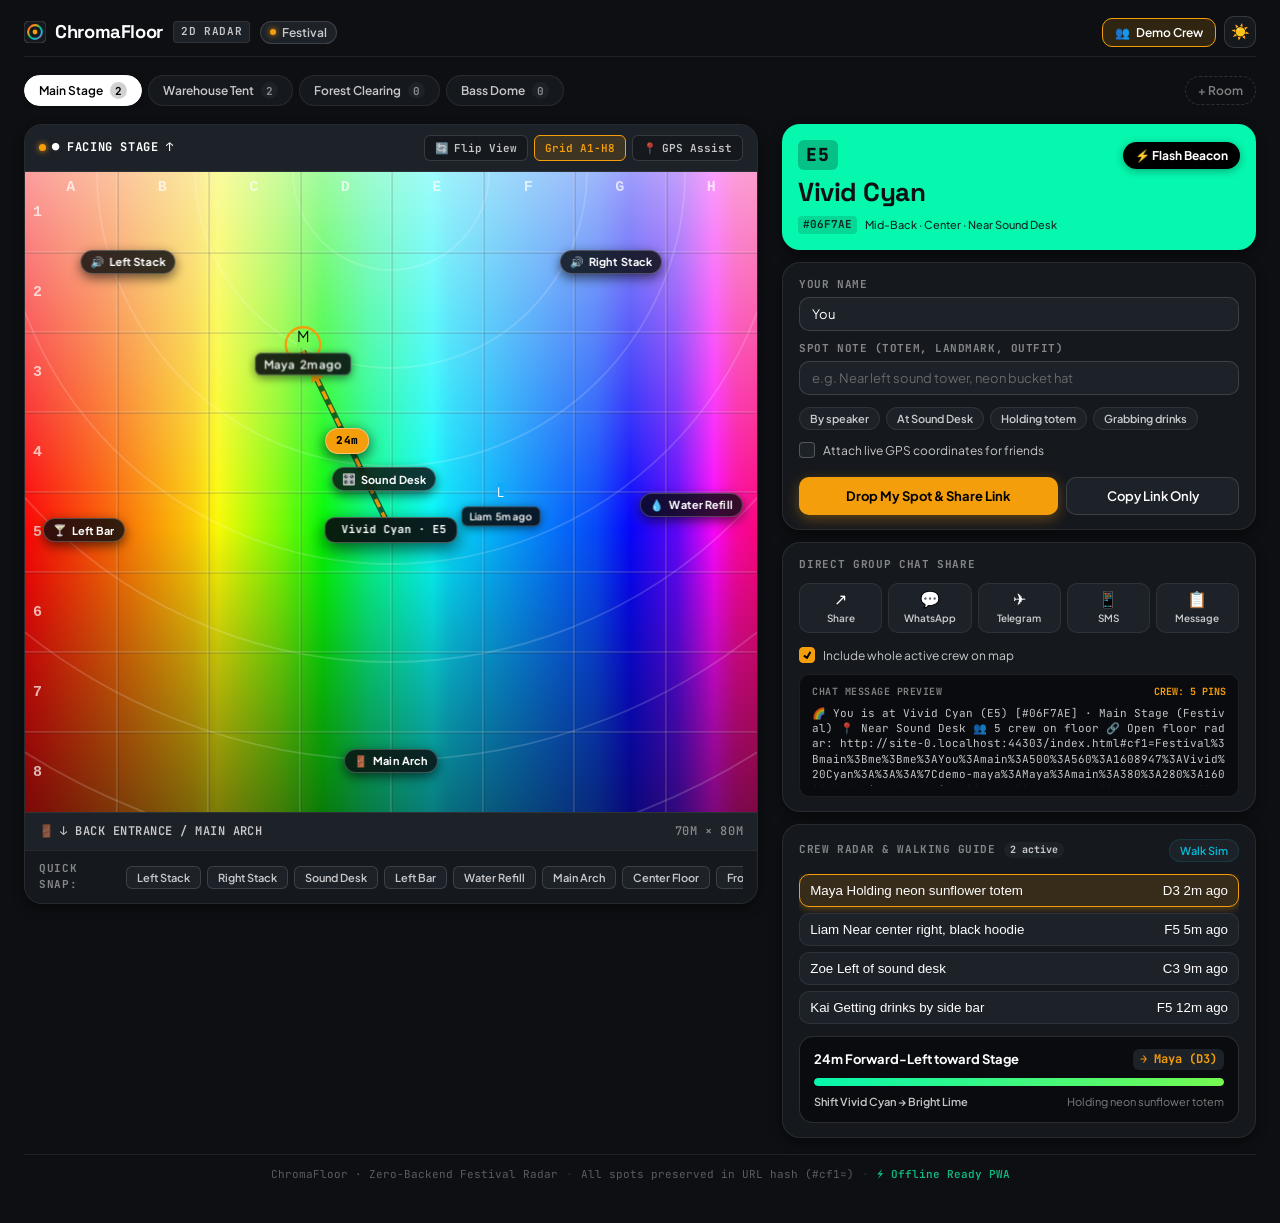
==== index.html @ 26ab07a5 "feat: initial ChromaFloor festival 2D radar and crowd color beacon PWA" ====
<!DOCTYPE html>
<html lang="en" data-theme="dark">
<head>
  <meta charset="UTF-8" />
  <meta name="viewport" content="width=device-width, initial-scale=1.0, maximum-scale=1.0, user-scalable=no, viewport-fit=cover" />
  <title>ChromaFloor — Festival 2D Radar & Crowd Locator</title>
  <meta name="description" content="Zero-backend 2D rainbow floor locator and crowd color beacon for music festivals, warehouse raves, and gigs." />
  <meta name="theme-color" content="#0D0F12" />

  <!-- Favicon & PWA Manifest (Strictly relative paths for GitHub Pages subpath) -->
  <link rel="icon" type="image/svg+xml" href="./favicon.svg" />
  <link rel="apple-touch-icon" href="./favicon.svg" />
  <link rel="manifest" href="./manifest.json" />

  <!-- Fonts & Stylesheet -->
  <link rel="preconnect" href="https://fonts.googleapis.com" />
  <link rel="preconnect" href="https://fonts.gstatic.com" crossorigin />
  <link href="https://fonts.googleapis.com/css2?family=JetBrains+Mono:wght@400;500;600;700&family=Plus+Jakarta+Sans:wght@400;500;600;700;800&family=Space+Grotesk:wght@500;600;700&display=swap" rel="stylesheet" />
  <link rel="stylesheet" href="./styles.css" />
</head>
<body>

  <div class="app-shell">

    <!-- Top Navigation Header -->
    <header class="app-header">
      <div class="header-left">
        <a href="./" class="brand-link" aria-label="ChromaFloor Home">
          <div class="brand-mark">
            <svg viewBox="0 0 32 32" width="22" height="22" fill="none" xmlns="http://www.w3.org/2000/svg" aria-hidden="true">
              <rect width="32" height="32" rx="8" fill="#15181D" stroke="rgba(255,255,255,0.18)" stroke-width="1.5" />
              <circle cx="16" cy="16" r="10" stroke="url(#hBrandGrad)" stroke-width="3" />
              <circle cx="16" cy="16" r="3.5" fill="#F59E0B" />
              <defs>
                <linearGradient id="hBrandGrad" x1="0%" y1="0%" x2="100%" y2="100%">
                  <stop offset="0%" stop-color="#EF4444" />
                  <stop offset="25%" stop-color="#F59E0B" />
                  <stop offset="50%" stop-color="#10B981" />
                  <stop offset="75%" stop-color="#06B6D4" />
                  <stop offset="100%" stop-color="#EC4899" />
                </linearGradient>
              </defs>
            </svg>
          </div>
          <span class="brand-title">ChromaFloor</span>
        </a>

        <span class="badge-tech">2D RADAR</span>

        <button id="event-badge-btn" type="button" class="event-badge-btn" title="Click to rename festival or event">
          <span class="status-dot-amber"></span>
          <span id="event-name-label">Festival</span>
        </button>
      </div>

      <div class="header-right">
        <button id="btn-demo-crew" type="button" class="btn-header-tool" title="Toggle sample crew on floor">
          <span class="tool-icon">👥</span>
          <span>Demo Crew</span>
        </button>

        <button id="btn-theme-toggle" type="button" class="btn-theme-toggle" title="Toggle daylight contrast theme" aria-label="Toggle theme">
          ☀️
        </button>
      </div>
    </header>

    <!-- Room Selector Strip -->
    <div class="room-strip-container">
      <div id="room-tabs" class="room-tabs" role="tablist" aria-label="Festival Stages"></div>
      <button id="btn-add-room" type="button" class="btn-add-room" title="Add a custom stage or venue room">+ Room</button>
    </div>

    <!-- Main 2-Column Grid Layout -->
    <main class="app-main">

      <!-- LEFT COLUMN: Stage Radar Card -->
      <section class="stage-map-card" aria-label="Stage Radar Floor">
        <!-- Top Map Bar -->
        <div class="map-top-bar">
          <div class="orientation-box">
            <span class="stage-dir-dot"></span>
            <span id="orientation-label">FACING STAGE ↑</span>
          </div>

          <div class="map-actions-group">
            <button id="btn-flip-view" type="button" class="map-action-btn" title="Flip view 180° perspective">
              <span>🔄</span>
              <span>Flip View</span>
            </button>
            <button id="btn-toggle-grid" type="button" class="map-action-btn active" title="Toggle A1-H8 grid lines">
              <span>Grid A1-H8</span>
            </button>
            <button id="btn-gps-assist" type="button" class="map-action-btn" title="Enable GPS assist">
              <span>📍</span>
              <span>GPS Assist</span>
            </button>
          </div>
        </div>

        <!-- Interactive Map Viewport -->
        <div id="map-viewport" class="map-viewport" tabIndex="0" role="region" aria-label="Interactive 2D rainbow floor canvas">
          <canvas id="floor-canvas" width="900" height="800"></canvas>
          <div id="map-overlay" class="map-overlay"></div>
        </div>

        <!-- Bottom Map Bar -->
        <div class="map-bottom-bar">
          <div class="bottom-left-info">
            <span class="door-icon">🚪</span>
            <span id="entrance-label">BACK ENTRANCE / MAIN ARCH</span>
          </div>
          <div class="bottom-right-info">
            <span id="room-dimensions-label">70M × 80M</span>
          </div>
        </div>

        <!-- Quick Snap Row Below Card -->
        <div class="quick-snap-container">
          <span class="quick-snap-title">QUICK SNAP:</span>
          <div id="quick-snap-list" class="quick-snap-list"></div>
        </div>
      </section>

      <!-- RIGHT COLUMN: Instrument, Form & Wayfinder Stack -->
      <aside class="control-stack" aria-label="Controls and Wayfinding">

        <!-- 1. Spot Swatch Card -->
        <div id="swatch-card" class="swatch-card">
          <div class="swatch-top-row">
            <span id="swatch-zone-badge" class="swatch-zone-badge">E6</span>
            <button id="btn-flash-beacon" type="button" class="btn-flash-beacon">⚡ Flash Beacon</button>
          </div>
          <h2 id="swatch-color-name" class="swatch-color-name">Deep Cyan</h2>
          <div class="swatch-meta-row">
            <span id="swatch-hex" class="swatch-hex">#08CBCF</span>
            <span id="swatch-position-meta" class="swatch-position-meta">Mid-Back · Center · Toward Sound Desk</span>
          </div>
        </div>

        <!-- 2. Form & Drop Spot Card -->
        <div class="panel-card form-card">
          <div class="form-group">
            <label for="user-name-input" class="field-label">YOUR NAME</label>
            <input id="user-name-input" type="text" class="field-input" value="You" maxlength="28" autocomplete="nickname" placeholder="Your name or callsign" />
          </div>

          <div class="form-group">
            <label for="user-note-input" class="field-label">SPOT NOTE (TOTEM, LANDMARK, OUTFIT)</label>
            <input id="user-note-input" type="text" class="field-input" placeholder="e.g. Near left sound tower, neon bucket hat" maxlength="80" />
          </div>

          <!-- Note Preset Chips -->
          <div id="note-preset-chips" class="note-preset-chips">
            <button type="button" class="chip-btn" data-note="By speaker">By speaker</button>
            <button type="button" class="chip-btn" data-note="At Sound Desk">At Sound Desk</button>
            <button type="button" class="chip-btn" data-note="Holding totem">Holding totem</button>
            <button type="button" class="chip-btn" data-note="Grabbing drinks">Grabbing drinks</button>
          </div>

          <!-- Live GPS Checkbox Row -->
          <div class="gps-control-row">
            <label class="checkbox-row">
              <input id="attach-gps-checkbox" type="checkbox" class="styled-checkbox" />
              <span class="checkbox-text">Attach live GPS coordinates for friends</span>
              <span id="gps-status-text" class="gps-status-text"></span>
            </label>
          </div>

          <!-- Primary & Secondary CTAs -->
          <div class="cta-actions-group">
            <button id="btn-drop-share" type="button" class="btn-primary-amber">Drop My Spot &amp; Share Link</button>
            <button id="btn-copy-link" type="button" class="btn-secondary-dark">Copy Link Only</button>
          </div>
        </div>

        <!-- 3. Direct Group Chat Share Section -->
        <div class="panel-card share-card">
          <div class="section-title-row">
            <span class="section-heading">DIRECT GROUP CHAT SHARE</span>
          </div>

          <!-- 5-Button Share Grid -->
          <div class="share-grid-5">
            <button id="btn-share-native" type="button" class="share-btn" title="Native System Share Sheet">
              <span class="share-icon">↗</span>
              <span class="share-name">Share</span>
            </button>
            <button id="btn-share-whatsapp" type="button" class="share-btn" title="Share via WhatsApp">
              <span class="share-icon">💬</span>
              <span class="share-name">WhatsApp</span>
            </button>
            <button id="btn-share-telegram" type="button" class="share-btn" title="Share via Telegram">
              <span class="share-icon">✈</span>
              <span class="share-name">Telegram</span>
            </button>
            <button id="btn-share-sms" type="button" class="share-btn" title="Share via SMS">
              <span class="share-icon">📱</span>
              <span class="share-name">SMS</span>
            </button>
            <button id="btn-copy-message" type="button" class="share-btn" title="Copy Full Message to Clipboard">
              <span class="share-icon">📋</span>
              <span class="share-name">Message</span>
            </button>
          </div>

          <!-- Include Crew Checkbox -->
          <div class="share-option-row">
            <label class="checkbox-row">
              <input id="include-crew-checkbox" type="checkbox" class="styled-checkbox" checked />
              <span class="checkbox-text">Include whole active crew on map</span>
            </label>
          </div>

          <!-- Message Preview Box -->
          <div class="chat-preview-box">
            <div class="chat-preview-header">
              <span class="preview-tag">CHAT MESSAGE PREVIEW</span>
              <span id="chat-preview-count" class="preview-crew-count">CREW: 4 PINS</span>
            </div>
            <div id="chat-message-preview" class="chat-message-preview"></div>
          </div>
        </div>

        <!-- 4. Crew Radar & Walking Wayfinder Card -->
        <div id="crew-wayfinder-card" class="crew-wayfinder-card">
          <div class="crew-card-header">
            <div class="crew-header-left">
              <span class="crew-header-title">CREW RADAR &amp; WALKING GUIDE</span>
              <span id="crew-active-count" class="crew-count-pill">4 ON FLOOR</span>
            </div>
            <button id="btn-walk-sim" type="button" class="chip-btn walk-sim-btn">Walk Sim</button>
          </div>

          <!-- Dynamic Crew Members List -->
          <div id="crew-list" class="crew-list"></div>

          <!-- Walking Guidance Banner -->
          <div id="wayfinder-banner" class="wayfinder-banner">
            <div class="wayfinder-top-line">
              <div id="wayfinder-headline" class="wayfinder-headline">29m Forward-Left toward Stage</div>
              <div id="wayfinder-target" class="wayfinder-target">→ Maya (D3)</div>
            </div>
            <div class="wayfinder-bar-track">
              <div id="wayfinder-gradient-bar" class="wayfinder-gradient-bar"></div>
            </div>
            <div class="wayfinder-bottom-line">
              <span id="wayfinder-shift-text" class="wayfinder-shift-text">Shift Vivid Mint → Bright Lime</span>
              <span id="wayfinder-landmark-text" class="wayfinder-landmark-text">Near Left Stack</span>
            </div>
          </div>
        </div>

      </aside>

    </main>

    <!-- Footer Meta -->
    <footer class="app-footer">
      <div class="footer-inner">
        <span>ChromaFloor · Zero-Backend Festival Radar</span>
        <span class="footer-sep">·</span>
        <span>All spots preserved in URL hash (#cf1=)</span>
        <span class="footer-sep">·</span>
        <span class="offline-badge">⚡ Offline Ready PWA</span>
      </div>
    </footer>

  </div>

  <!-- Full-Screen Crowd Color Beacon Modal -->
  <div id="beacon-modal" class="beacon-modal hidden" role="dialog" aria-modal="true" aria-label="Crowd Color Beacon">
    <div class="beacon-controls-top">
      <div class="beacon-title-badge">⚡ CROWD COLOR BEACON</div>
      <button id="beacon-pulse-btn" type="button" class="beacon-top-btn">Pulse: OFF</button>
      <button id="beacon-close-btn" type="button" class="beacon-close-icon-btn" aria-label="Close beacon">✕</button>
    </div>

    <div class="beacon-center-content">
      <div id="beacon-room-label" class="beacon-room-label">Main Stage</div>
      <div id="beacon-zone-code" class="beacon-zone-code">E6</div>
      <div id="beacon-color-title" class="beacon-color-title">Deep Cyan</div>
      <div id="beacon-hex-code" class="beacon-hex-code">#08CBCF</div>
      <div id="beacon-user-meta" class="beacon-user-meta">You · Toward Sound Desk</div>
      <div id="beacon-brightness-tip" class="beacon-brightness-tip">
        Hold screen high above the crowd facing your friends. They will see your color flash from across the field.
      </div>
    </div>

    <div class="beacon-controls-bottom">
      <button type="button" class="beacon-exit-btn" onclick="document.getElementById('beacon-close-btn').click()">
        Exit Beacon (Tap anywhere or Esc)
      </button>
    </div>
  </div>

  <!-- Add Custom Room Modal Dialog -->
  <div id="add-room-modal" class="modal-backdrop hidden" role="dialog" aria-modal="true" aria-label="Add Stage or Room">
    <div class="modal-card">
      <div class="modal-header">
        <h3 class="modal-title">Add Stage or Tent</h3>
      </div>
      <div class="modal-body">
        <div class="form-group">
          <label for="new-room-name" class="field-label">ROOM OR STAGE NAME</label>
          <input id="new-room-name" type="text" class="field-input" placeholder="e.g. Forest Clearing, Bass Dome" maxlength="32" />
        </div>

        <div class="modal-grid-2">
          <div class="form-group">
            <label for="new-room-width" class="field-label">WIDTH (METERS)</label>
            <input id="new-room-width" type="number" class="field-input" value="50" min="15" max="250" />
          </div>
          <div class="form-group">
            <label for="new-room-depth" class="field-label">DEPTH (METERS)</label>
            <input id="new-room-depth" type="number" class="field-input" value="60" min="15" max="250" />
          </div>
        </div>

        <div class="form-group">
          <label for="new-room-shape" class="field-label">ACOUSTIC SHAPE</label>
          <select id="new-room-shape" class="field-select">
            <option value="stage">Outdoor Stage (Forward Sound &amp; Rear Arch)</option>
            <option value="warehouse">Industrial Warehouse (Pillars &amp; Side Bars)</option>
            <option value="grove">Forest Grove (Organic Clearing)</option>
            <option value="dome">Geodesic Bass Dome (Central Cluster)</option>
          </select>
        </div>
      </div>
      <div class="modal-footer">
        <button id="btn-cancel-room" type="button" class="btn-modal-secondary">Cancel</button>
        <button id="btn-save-room" type="button" class="btn-modal-primary">Create Stage</button>
      </div>
    </div>
  </div>

  <!-- Toast Container (Fixed Notification) -->
  <div id="toast-container" class="toast-container" aria-live="polite"></div>

  <!-- Application Logic (Loaded in exact order with relative paths) -->
  <script src="./js/color-engine.js"></script>
  <script src="./js/url-state.js"></script>
  <script src="./js/app.js"></script>

  <!-- PWA Service Worker Registration -->
  <script>
    if ('serviceWorker' in navigator) {
      window.addEventListener('load', () => {
        navigator.serviceWorker.register('./sw.js', { scope: './' })
          .then((reg) => console.log('[ChromaFloor] Service worker registered with scope:', reg.scope))
          .catch((err) => console.warn('[ChromaFloor] Service worker registration error:', err));
      });
    }
  </script>

</body>
</html>
---- styles.css ----
/* ==========================================================================
   CHROMAFLOOR — FESTIVAL 2D RAINBOW LOCATOR & FIELD INSTRUMENT STYLESHEET
   Aesthetic: Teenage Engineering / Pocket Operator meets Outdoor Wayfinding
   Default Theme: Matte Obsidian (Night Mode) + High-Contrast Daylight Mode
   Strict Token Rule: Only obsidian, amber, emerald, cyan, crimson chrome accents
   ========================================================================== */

/* --------------------------------------------------------------------------
   0. FONTS & RESETS
   -------------------------------------------------------------------------- */
@import url('https://fonts.googleapis.com/css2?family=JetBrains+Mono:wght@400;500;600;700&family=Plus+Jakarta+Sans:wght@400;500;600;700;800&family=Space+Grotesk:wght@500;600;700&display=swap');

*,
*::before,
*::after {
  box-sizing: border-box;
  margin: 0;
  padding: 0;
}

html {
  -webkit-text-size-adjust: 100%;
  -webkit-tap-highlight-color: transparent;
  scroll-behavior: smooth;
  font-size: 16px;
}

body {
  min-height: 100vh;
  background-color: var(--bg-canvas);
  color: var(--text-primary);
  font-family: var(--font-body);
  font-size: 0.8125rem; /* 13px base for compact instrument feel */
  line-height: 1.45;
  text-rendering: optimizeLegibility;
  -webkit-font-smoothing: antialiased;
  -moz-osx-font-smoothing: grayscale;
  overflow-x: hidden;
}

/* --------------------------------------------------------------------------
   1. DESIGN TOKENS & SYSTEM VARIABLES
   Default Theme: Matte Obsidian (Night / Stage Field Instrument)
   -------------------------------------------------------------------------- */
:root {
  /* Typography Stacks */
  --font-display: 'Space Grotesk', -apple-system, BlinkMacSystemFont, "Segoe UI", Roboto, sans-serif;
  --font-body: 'Plus Jakarta Sans', -apple-system, BlinkMacSystemFont, "Segoe UI", Roboto, sans-serif;
  --font-mono: 'JetBrains Mono', SFMono-Regular, Menlo, Monaco, Consolas, monospace;

  /* Surface System (Matte Obsidian) */
  --bg-canvas: #0D0F12;
  --bg-surface: #15181D;
  --bg-surface-elevated: #1D2128;
  --bg-surface-sunken: #090B0E;
  --bg-glass: rgba(21, 24, 29, 0.88);
  --bg-glass-heavy: rgba(13, 15, 18, 0.94);

  /* Hairlines & Structural Borders */
  --border-hairline: rgba(255, 255, 255, 0.08);
  --border-subtle: rgba(255, 255, 255, 0.14);
  --border-strong: rgba(255, 255, 255, 0.24);

  /* High-Contrast Foreground Text */
  --text-primary: #FFFFFF;
  --text-secondary: rgba(255, 255, 255, 0.76);
  --text-muted: rgba(255, 255, 255, 0.48);
  --text-dim: rgba(255, 255, 255, 0.32);

  /* Tactical Instrument Signal Accents */
  --accent-amber: #F59E0B;
  --accent-amber-glow: rgba(245, 158, 11, 0.35);
  --accent-amber-subtle: rgba(245, 158, 11, 0.15);
  --accent-amber-text: #000000;

  --accent-emerald: #10B981;
  --accent-emerald-subtle: rgba(16, 185, 129, 0.15);

  --accent-cyan: #06B6D4;
  --accent-cyan-subtle: rgba(6, 182, 212, 0.15);

  --accent-crimson: #EF4444;
  --accent-crimson-subtle: rgba(239, 68, 68, 0.15);

  /* Geometry & Radii (Pocket Operator / Teenage Engineering crisp edges) */
  --radius-xs: 4px;
  --radius-sm: 6px;
  --radius-md: 10px;
  --radius-lg: 14px;
  --radius-xl: 18px;
  --radius-full: 9999px;

  /* Shadows */
  --shadow-sm: 0 1px 2px rgba(0, 0, 0, 0.35);
  --shadow-md: 0 4px 12px rgba(0, 0, 0, 0.45);
  --shadow-lg: 0 10px 28px rgba(0, 0, 0, 0.55);
  --shadow-focus: 0 0 0 2px var(--bg-canvas), 0 0 0 4px var(--accent-amber);
}

/* --------------------------------------------------------------------------
   2. HIGH-CONTRAST DAYLIGHT THEME
   -------------------------------------------------------------------------- */
[data-theme="light"] {
  --bg-canvas: #ECEFF3;
  --bg-surface: #FFFFFF;
  --bg-surface-elevated: #F6F8FA;
  --bg-surface-sunken: #DEE3E9;
  --bg-glass: rgba(255, 255, 255, 0.92);
  --bg-glass-heavy: rgba(246, 248, 250, 0.96);

  --border-hairline: rgba(0, 0, 0, 0.09);
  --border-subtle: rgba(0, 0, 0, 0.16);
  --border-strong: rgba(0, 0, 0, 0.28);

  --text-primary: #0F1318;
  --text-secondary: rgba(15, 19, 24, 0.78);
  --text-muted: rgba(15, 19, 24, 0.55);
  --text-dim: rgba(15, 19, 24, 0.36);

  --accent-amber: #D97706;
  --accent-amber-glow: rgba(217, 119, 6, 0.3);
  --accent-amber-subtle: rgba(217, 119, 6, 0.12);
  --accent-amber-text: #FFFFFF;

  --accent-emerald: #059669;
  --accent-emerald-subtle: rgba(5, 150, 105, 0.12);

  --accent-cyan: #0891B2;
  --accent-cyan-subtle: rgba(8, 145, 178, 0.12);

  --accent-crimson: #DC2626;
  --accent-crimson-subtle: rgba(220, 38, 38, 0.12);

  --shadow-sm: 0 1px 3px rgba(0, 0, 0, 0.08);
  --shadow-md: 0 4px 14px rgba(0, 0, 0, 0.12);
  --shadow-lg: 0 12px 30px rgba(0, 0, 0, 0.16);
}

/* --------------------------------------------------------------------------
   3. APP SHELL & LAYOUT
   -------------------------------------------------------------------------- */
.app-shell {
  max-width: 1440px;
  margin: 0 auto;
  padding: 12px 16px 32px 16px;
  display: flex;
  flex-direction: column;
  gap: 12px;
}

@media (min-width: 640px) {
  .app-shell {
    padding: 16px 24px 40px 24px;
    gap: 16px;
  }
}

/* --------------------------------------------------------------------------
   4. HEADER BAR
   -------------------------------------------------------------------------- */
.app-header {
  display: flex;
  align-items: center;
  justify-content: space-between;
  gap: 12px;
  padding-bottom: 8px;
  border-bottom: 1px solid var(--border-hairline);
}

.header-left {
  display: flex;
  align-items: center;
  gap: 10px;
  flex-wrap: wrap;
}

.brand-link {
  display: flex;
  align-items: center;
  gap: 9px;
  text-decoration: none;
  color: var(--text-primary);
}

.brand-mark {
  display: flex;
  align-items: center;
  justify-content: center;
  line-height: 0;
}

.brand-title {
  font-family: var(--font-display);
  font-weight: 700;
  font-size: 1.15rem;
  letter-spacing: -0.02em;
  color: var(--text-primary);
}

.badge-tech {
  font-family: var(--font-mono);
  font-weight: 600;
  font-size: 0.6875rem; /* 11px */
  letter-spacing: 0.06em;
  padding: 2px 7px;
  border-radius: var(--radius-xs);
  background: var(--bg-surface-elevated);
  color: var(--text-secondary);
  border: 1px solid var(--border-hairline);
  text-transform: uppercase;
}

.event-badge-btn {
  display: inline-flex;
  align-items: center;
  gap: 6px;
  padding: 3px 9px;
  border-radius: var(--radius-full);
  background: var(--bg-surface-elevated);
  border: 1px solid var(--border-subtle);
  color: var(--text-secondary);
  font-family: var(--font-body);
  font-size: 0.75rem;
  font-weight: 600;
  cursor: pointer;
  transition: all 0.15s ease;
}

.event-badge-btn:hover {
  background: var(--bg-surface);
  border-color: var(--accent-amber);
  color: var(--text-primary);
}

.status-dot-amber {
  width: 6px;
  height: 6px;
  border-radius: 50%;
  background-color: var(--accent-amber);
  box-shadow: 0 0 6px var(--accent-amber);
}

.header-right {
  display: flex;
  align-items: center;
  gap: 8px;
  shrink: 0;
}

.btn-header-tool {
  display: inline-flex;
  align-items: center;
  gap: 6px;
  padding: 6px 12px;
  border-radius: var(--radius-md);
  background: var(--bg-surface);
  border: 1px solid var(--border-subtle);
  color: var(--text-secondary);
  font-family: var(--font-body);
  font-size: 0.75rem;
  font-weight: 600;
  cursor: pointer;
  transition: all 0.15s ease;
}

.btn-header-tool:hover {
  background: var(--bg-surface-elevated);
  color: var(--text-primary);
  border-color: var(--border-strong);
}

.btn-header-tool.bg-amber-500\/20 {
  background: var(--accent-amber-subtle);
  border-color: var(--accent-amber);
  color: var(--text-primary);
}

.btn-theme-toggle {
  display: inline-flex;
  align-items: center;
  justify-content: center;
  width: 32px;
  height: 32px;
  border-radius: var(--radius-md);
  background: var(--bg-surface);
  border: 1px solid var(--border-subtle);
  color: var(--text-primary);
  font-size: 0.9375rem;
  cursor: pointer;
  transition: all 0.15s ease;
}

.btn-theme-toggle:hover {
  background: var(--bg-surface-elevated);
  border-color: var(--border-strong);
}

/* --------------------------------------------------------------------------
   5. ROOM SELECTOR STRIP
   -------------------------------------------------------------------------- */
.room-strip-container {
  display: flex;
  align-items: center;
  justify-content: space-between;
  gap: 8px;
  overflow: hidden;
}

.room-tabs {
  display: flex;
  align-items: center;
  gap: 6px;
  overflow-x: auto;
  padding: 2px 0;
  scrollbar-width: none;
}

.room-tabs::-webkit-scrollbar {
  display: none;
}

.room-tab {
  display: inline-flex;
  align-items: center;
  gap: 7px;
  padding: 6px 14px;
  border-radius: var(--radius-full);
  background: var(--bg-surface);
  border: 1px solid var(--border-hairline);
  color: var(--text-secondary);
  font-family: var(--font-body);
  font-size: 0.75rem;
  font-weight: 600;
  cursor: pointer;
  white-space: nowrap;
  transition: all 0.15s ease;
}

.room-tab:hover {
  background: var(--bg-surface-elevated);
  color: var(--text-primary);
  border-color: var(--border-subtle);
}

.room-tab.active {
  background: #FFFFFF;
  color: #000000;
  border-color: #FFFFFF;
  box-shadow: 0 2px 8px rgba(0, 0, 0, 0.25);
}

[data-theme="light"] .room-tab.active {
  background: #0F1318;
  color: #FFFFFF;
  border-color: #0F1318;
}

.room-tab-count {
  display: inline-flex;
  align-items: center;
  justify-content: center;
  min-width: 17px;
  height: 17px;
  padding: 0 4px;
  border-radius: var(--radius-full);
  background: rgba(0, 0, 0, 0.18);
  font-family: var(--font-mono);
  font-size: 0.6875rem;
  font-weight: 700;
}

.room-tab:not(.active) .room-tab-count {
  background: var(--bg-surface-elevated);
  color: var(--text-muted);
}

.btn-add-room {
  display: inline-flex;
  align-items: center;
  gap: 4px;
  padding: 6px 12px;
  border-radius: var(--radius-full);
  background: transparent;
  border: 1px dashed var(--border-subtle);
  color: var(--text-muted);
  font-family: var(--font-body);
  font-size: 0.75rem;
  font-weight: 600;
  cursor: pointer;
  white-space: nowrap;
  transition: all 0.15s ease;
}

.btn-add-room:hover {
  color: var(--text-primary);
  border-color: var(--accent-amber);
  background: var(--bg-surface);
}

/* --------------------------------------------------------------------------
   6. MAIN 2-COLUMN GRID LAYOUT
   -------------------------------------------------------------------------- */
.app-main {
  display: grid;
  grid-template-columns: 1fr;
  gap: 16px;
  align-items: start;
}

@media (min-width: 960px) {
  .app-main {
    grid-template-columns: minmax(480px, 1.45fr) minmax(360px, 1fr);
    gap: 20px;
  }
}

@media (min-width: 1200px) {
  .app-main {
    grid-template-columns: minmax(540px, 1.55fr) minmax(400px, 1fr);
    gap: 24px;
  }
}

/* --------------------------------------------------------------------------
   7. STAGE RADAR CARD (LEFT COLUMN)
   -------------------------------------------------------------------------- */
.stage-map-card {
  display: flex;
  flex-direction: column;
  background: var(--bg-surface);
  border: 1px solid var(--border-hairline);
  border-radius: var(--radius-xl);
  overflow: hidden;
  box-shadow: var(--shadow-md);
}

.map-top-bar {
  display: flex;
  align-items: center;
  justify-content: space-between;
  gap: 8px;
  padding: 10px 14px;
  background: var(--bg-surface-elevated);
  border-bottom: 1px solid var(--border-hairline);
}

.orientation-box {
  display: flex;
  align-items: center;
  gap: 6px;
  font-family: var(--font-mono);
  font-size: 0.75rem;
  font-weight: 700;
  letter-spacing: 0.05em;
  color: var(--text-primary);
  text-transform: uppercase;
}

.stage-dir-dot {
  width: 7px;
  height: 7px;
  border-radius: 50%;
  background: var(--accent-amber);
  box-shadow: 0 0 6px var(--accent-amber);
}

.map-actions-group {
  display: flex;
  align-items: center;
  gap: 6px;
}

.map-action-btn {
  display: inline-flex;
  align-items: center;
  gap: 5px;
  padding: 5px 10px;
  border-radius: var(--radius-sm);
  background: var(--bg-surface);
  border: 1px solid var(--border-subtle);
  color: var(--text-secondary);
  font-family: var(--font-mono);
  font-size: 0.6875rem; /* 11px */
  font-weight: 600;
  cursor: pointer;
  transition: all 0.15s ease;
  white-space: nowrap;
}

.map-action-btn:hover {
  background: var(--bg-surface-sunken);
  color: var(--text-primary);
  border-color: var(--border-strong);
}

.map-action-btn.active,
.map-action-btn.bg-amber-500\/20 {
  background: var(--accent-amber-subtle);
  border-color: var(--accent-amber);
  color: var(--accent-amber);
}

/* Map Viewport & Overlay Canvas */
.map-viewport {
  position: relative;
  width: 100%;
  aspect-ratio: 9 / 8;
  max-height: 640px;
  background: #000000;
  overflow: hidden;
  touch-action: none;
  cursor: crosshair;
  user-select: none;
}

.map-viewport canvas {
  width: 100%;
  height: 100%;
  display: block;
}

.map-overlay {
  position: absolute;
  inset: 0;
  pointer-events: auto;
}

/* Bottom Map Bar */
.map-bottom-bar {
  display: flex;
  align-items: center;
  justify-content: space-between;
  gap: 8px;
  padding: 10px 14px;
  background: var(--bg-surface-elevated);
  border-top: 1px solid var(--border-hairline);
  font-family: var(--font-mono);
  font-size: 0.75rem;
  font-weight: 600;
  color: var(--text-secondary);
}

.bottom-left-info {
  display: flex;
  align-items: center;
  gap: 6px;
  letter-spacing: 0.04em;
  text-transform: uppercase;
}

.bottom-right-info {
  font-family: var(--font-mono);
  color: var(--text-muted);
  font-weight: 500;
  letter-spacing: 0.05em;
}

/* Quick Snap Row Below Map Card */
.quick-snap-container {
  display: flex;
  align-items: center;
  gap: 8px;
  padding: 10px 14px;
  background: var(--bg-surface);
  border-top: 1px solid var(--border-hairline);
  overflow: hidden;
}

.quick-snap-title {
  font-family: var(--font-mono);
  font-size: 0.6875rem;
  font-weight: 700;
  color: var(--text-muted);
  letter-spacing: 0.06em;
  shrink: 0;
}

.quick-snap-list {
  display: flex;
  align-items: center;
  gap: 6px;
  overflow-x: auto;
  scrollbar-width: none;
  padding: 2px 0;
}

.quick-snap-list::-webkit-scrollbar {
  display: none;
}

.snap-btn {
  display: inline-flex;
  align-items: center;
  padding: 4px 10px;
  border-radius: var(--radius-sm);
  background: var(--bg-surface-elevated);
  border: 1px solid var(--border-subtle);
  color: var(--text-secondary);
  font-family: var(--font-body);
  font-size: 0.6875rem;
  font-weight: 600;
  white-space: nowrap;
  cursor: pointer;
  transition: all 0.15s ease;
}

.snap-btn:hover {
  background: var(--bg-surface-sunken);
  color: var(--text-primary);
  border-color: var(--accent-amber);
}

/* --------------------------------------------------------------------------
   8. INTERACTIVE MAP OVERLAY PILLS & RETICLE (Strict Contract with app.js)
   -------------------------------------------------------------------------- */
.landmark-pill {
  position: absolute;
  transform: translate(-50%, -50%);
  padding: 4px 9px;
  border-radius: var(--radius-full);
  background: rgba(9, 11, 14, 0.82);
  backdrop-filter: blur(6px);
  -webkit-backdrop-filter: blur(6px);
  border: 1px solid rgba(255, 255, 255, 0.22);
  color: #FFFFFF;
  font-family: var(--font-body);
  font-size: 0.6875rem; /* 11px */
  font-weight: 700;
  letter-spacing: 0.01em;
  display: flex;
  align-items: center;
  gap: 5px;
  box-shadow: 0 4px 12px rgba(0, 0, 0, 0.6);
  cursor: pointer;
  z-index: 10;
  transition: transform 0.12s ease, background 0.12s ease, border-color 0.12s ease;
}

.landmark-pill:hover {
  background: rgba(9, 11, 14, 0.95);
  border-color: #FFFFFF;
  transform: translate(-50%, -50%) scale(1.05);
}

.landmark-pill:active {
  transform: translate(-50%, -50%) scale(0.96);
}

/* Crew Pins */
.crew-pin {
  position: absolute;
  transform: translate(-50%, -50%);
  display: flex;
  flex-direction: column;
  align-items: center;
  cursor: pointer;
  z-index: 20;
  transition: transform 0.15s cubic-bezier(0.34, 1.56, 0.64, 1);
}

.crew-pin:hover {
  transform: translate(-50%, -50%) scale(1.08);
  z-index: 30;
}

.crew-pin.selected {
  transform: translate(-50%, -50%) scale(1.15);
  z-index: 35;
}

.crew-pin.selected::before {
  content: "";
  position: absolute;
  top: 0;
  width: 32px;
  height: 32px;
  border-radius: 50%;
  border: 2px solid var(--accent-amber);
  animation: pulse-halo 1.8s infinite;
  pointer-events: none;
}

@keyframes pulse-halo {
  0% { transform: scale(1); opacity: 0.9; }
  100% { transform: scale(1.8); opacity: 0; }
}

.crew-pin-tag {
  margin-top: 4px;
  padding: 2px 7px;
  border-radius: var(--radius-sm);
  background: rgba(9, 11, 14, 0.88);
  backdrop-filter: blur(6px);
  -webkit-backdrop-filter: blur(6px);
  border: 1px solid rgba(255, 255, 255, 0.2);
  color: #FFFFFF;
  font-family: var(--font-body);
  font-size: 0.625rem; /* 10px */
  font-weight: 600;
  white-space: nowrap;
  box-shadow: 0 2px 8px rgba(0, 0, 0, 0.5);
  display: flex;
  align-items: center;
  gap: 4px;
}

/* Sightline Midpoint Distance Badge */
.sightline-badge {
  position: absolute;
  transform: translate(-50%, -50%);
  padding: 4px 10px;
  border-radius: var(--radius-full);
  background: var(--accent-amber);
  color: #000000;
  font-family: var(--font-mono);
  font-size: 0.6875rem;
  font-weight: 800;
  letter-spacing: 0.02em;
  box-shadow: 0 4px 14px rgba(0, 0, 0, 0.7);
  border: 1px solid rgba(255, 255, 255, 0.4);
  z-index: 25;
  pointer-events: none;
  white-space: nowrap;
}

/* Active Reticle Marker */
.reticle-marker {
  position: absolute;
  transform: translate(-50%, -50%);
  pointer-events: none;
  z-index: 40;
  display: flex;
  flex-direction: column;
  align-items: center;
}

.reticle-label {
  padding: 4px 10px;
  border-radius: var(--radius-md);
  background: rgba(9, 11, 14, 0.92);
  backdrop-filter: blur(8px);
  -webkit-backdrop-filter: blur(8px);
  border: 1px solid rgba(255, 255, 255, 0.28);
  color: #FFFFFF;
  font-family: var(--font-mono);
  font-size: 0.6875rem;
  font-weight: 700;
  white-space: nowrap;
  box-shadow: 0 6px 18px rgba(0, 0, 0, 0.65);
  display: flex;
  align-items: center;
  gap: 6px;
}

/* --------------------------------------------------------------------------
   9. INSTRUMENT & CONTROL STACK (RIGHT COLUMN)
   -------------------------------------------------------------------------- */
.control-stack {
  display: flex;
  flex-direction: column;
  gap: 12px;
}

.panel-card {
  background: var(--bg-surface);
  border: 1px solid var(--border-hairline);
  border-radius: var(--radius-xl);
  padding: 14px 16px;
  box-shadow: var(--shadow-md);
  display: flex;
  flex-direction: column;
  gap: 12px;
}

/* Spot Swatch Card */
.swatch-card {
  border-radius: var(--radius-xl);
  padding: 16px;
  box-shadow: var(--shadow-md);
  display: flex;
  flex-direction: column;
  gap: 8px;
  transition: background-color 0.25s ease, color 0.25s ease;
  background-color: #08CBCF; /* Default Cyan */
  color: #000000;
}

.swatch-top-row {
  display: flex;
  align-items: center;
  justify-content: space-between;
}

.swatch-zone-badge {
  font-family: var(--font-mono);
  font-size: 1.125rem;
  font-weight: 900;
  letter-spacing: 0.05em;
  padding: 2px 8px;
  border-radius: var(--radius-sm);
  background: rgba(0, 0, 0, 0.22);
}

.btn-flash-beacon {
  display: inline-flex;
  align-items: center;
  gap: 5px;
  padding: 6px 12px;
  border-radius: var(--radius-full);
  background: #000000;
  color: #FFFFFF;
  font-family: var(--font-body);
  font-size: 0.75rem;
  font-weight: 700;
  border: none;
  cursor: pointer;
  box-shadow: 0 2px 8px rgba(0, 0, 0, 0.3);
  transition: transform 0.12s ease, opacity 0.12s ease;
}

.btn-flash-beacon:hover {
  opacity: 0.9;
  transform: scale(1.02);
}

.btn-flash-beacon:active {
  transform: scale(0.97);
}

.swatch-color-name {
  font-family: var(--font-display);
  font-size: 1.625rem;
  font-weight: 800;
  letter-spacing: -0.02em;
  line-height: 1.15;
}

.swatch-meta-row {
  display: flex;
  align-items: center;
  gap: 8px;
  font-family: var(--font-mono);
  font-size: 0.6875rem;
  opacity: 0.88;
  flex-wrap: wrap;
}

.swatch-hex {
  font-weight: 700;
  padding: 1px 5px;
  border-radius: var(--radius-xs);
  background: rgba(0, 0, 0, 0.15);
}

.swatch-position-meta {
  font-family: var(--font-body);
  font-weight: 500;
}

/* --------------------------------------------------------------------------
   10. FORM INPUTS & CHIPS
   -------------------------------------------------------------------------- */
.form-card {
  gap: 10px;
}

.form-group {
  display: flex;
  flex-direction: column;
  gap: 4px;
}

.field-label {
  font-family: var(--font-mono);
  font-size: 0.6875rem; /* 11px */
  font-weight: 700;
  color: var(--text-muted);
  letter-spacing: 0.05em;
  text-transform: uppercase;
}

.field-input,
.field-select {
  width: 100%;
  padding: 8px 12px;
  border-radius: var(--radius-md);
  background: var(--bg-surface-elevated);
  border: 1px solid var(--border-subtle);
  color: var(--text-primary);
  font-family: var(--font-body);
  font-size: 0.8125rem;
  transition: border-color 0.15s ease, box-shadow 0.15s ease;
}

.field-input:focus,
.field-select:focus {
  outline: none;
  border-color: var(--accent-amber);
  box-shadow: 0 0 0 2px var(--accent-amber-subtle);
}

.field-input::placeholder {
  color: var(--text-dim);
}

/* Preset Chips */
.note-preset-chips {
  display: flex;
  align-items: center;
  gap: 6px;
  flex-wrap: wrap;
  padding-top: 2px;
}

.chip-btn {
  display: inline-flex;
  align-items: center;
  padding: 4px 10px;
  border-radius: var(--radius-full);
  background: var(--bg-surface-elevated);
  border: 1px solid var(--border-hairline);
  color: var(--text-secondary);
  font-family: var(--font-body);
  font-size: 0.6875rem;
  font-weight: 600;
  cursor: pointer;
  transition: all 0.12s ease;
}

.chip-btn:hover {
  background: var(--bg-surface-sunken);
  color: var(--text-primary);
  border-color: var(--border-strong);
}

.chip-btn:active {
  transform: scale(0.96);
}

/* Checkbox Row */
.gps-control-row,
.share-option-row {
  padding-top: 2px;
}

.checkbox-row {
  display: inline-flex;
  align-items: center;
  gap: 8px;
  cursor: pointer;
  font-family: var(--font-body);
  font-size: 0.75rem;
  color: var(--text-secondary);
  user-select: none;
}

.styled-checkbox {
  appearance: none;
  -webkit-appearance: none;
  width: 16px;
  height: 16px;
  border-radius: var(--radius-xs);
  background: var(--bg-surface-elevated);
  border: 1px solid var(--border-strong);
  cursor: pointer;
  display: grid;
  place-content: center;
  transition: all 0.12s ease;
}

.styled-checkbox:checked {
  background: var(--accent-amber);
  border-color: var(--accent-amber);
}

.styled-checkbox:checked::before {
  content: "";
  width: 8px;
  height: 8px;
  clip-path: polygon(14% 44%, 0 65%, 50% 100%, 100% 16%, 80% 0%, 43% 62%);
  background-color: #000000;
}

.gps-status-text {
  font-family: var(--font-mono);
  font-size: 0.6875rem;
  color: var(--accent-emerald);
}

/* CTAs */
.cta-actions-group {
  display: grid;
  grid-template-columns: 1fr;
  gap: 8px;
  padding-top: 4px;
}

@media (min-width: 480px) {
  .cta-actions-group {
    grid-template-columns: 1.5fr 1fr;
  }
}

.btn-primary-amber {
  display: inline-flex;
  align-items: center;
  justify-content: center;
  gap: 6px;
  padding: 10px 16px;
  border-radius: var(--radius-md);
  background: var(--accent-amber);
  color: #000000;
  font-family: var(--font-body);
  font-size: 0.8125rem;
  font-weight: 700;
  border: none;
  cursor: pointer;
  box-shadow: 0 4px 14px var(--accent-amber-glow);
  transition: transform 0.12s ease, opacity 0.12s ease;
}

.btn-primary-amber:hover {
  opacity: 0.94;
  transform: translateY(-1px);
}

.btn-primary-amber:active {
  transform: translateY(0);
}

.btn-secondary-dark {
  display: inline-flex;
  align-items: center;
  justify-content: center;
  padding: 10px 14px;
  border-radius: var(--radius-md);
  background: var(--bg-surface-elevated);
  border: 1px solid var(--border-subtle);
  color: var(--text-primary);
  font-family: var(--font-body);
  font-size: 0.8125rem;
  font-weight: 600;
  cursor: pointer;
  transition: all 0.12s ease;
}

.btn-secondary-dark:hover {
  background: var(--bg-surface-sunken);
  border-color: var(--border-strong);
}

/* --------------------------------------------------------------------------
   11. DIRECT GROUP CHAT SHARE SECTION
   -------------------------------------------------------------------------- */
.share-card {
  gap: 10px;
}

.section-title-row {
  display: flex;
  align-items: center;
  justify-content: space-between;
}

.section-heading {
  font-family: var(--font-mono);
  font-size: 0.6875rem;
  font-weight: 700;
  color: var(--text-muted);
  letter-spacing: 0.06em;
  text-transform: uppercase;
}

.share-grid-5 {
  display: grid;
  grid-template-columns: repeat(5, 1fr);
  gap: 6px;
}

.share-btn {
  display: flex;
  flex-direction: column;
  align-items: center;
  justify-content: center;
  gap: 4px;
  padding: 8px 4px;
  border-radius: var(--radius-md);
  background: var(--bg-surface-elevated);
  border: 1px solid var(--border-hairline);
  color: var(--text-primary);
  cursor: pointer;
  transition: all 0.12s ease;
}

.share-btn:hover {
  background: var(--bg-surface-sunken);
  border-color: var(--accent-amber);
}

.share-btn:active {
  transform: scale(0.96);
}

.share-icon {
  font-size: 1rem;
  line-height: 1;
}

.share-name {
  font-family: var(--font-body);
  font-size: 0.625rem; /* 10px */
  font-weight: 600;
  color: var(--text-secondary);
}

.chat-preview-box {
  border-radius: var(--radius-md);
  background: var(--bg-surface-sunken);
  border: 1px solid var(--border-hairline);
  padding: 10px 12px;
  display: flex;
  flex-direction: column;
  gap: 6px;
}

.chat-preview-header {
  display: flex;
  align-items: center;
  justify-content: space-between;
}

.preview-tag {
  font-family: var(--font-mono);
  font-size: 0.625rem;
  font-weight: 700;
  color: var(--text-muted);
  letter-spacing: 0.05em;
}

.preview-crew-count {
  font-family: var(--font-mono);
  font-size: 0.625rem;
  font-weight: 700;
  color: var(--accent-amber);
}

.chat-message-preview {
  font-family: var(--font-mono);
  font-size: 0.6875rem;
  line-height: 1.4;
  color: var(--text-secondary);
  word-break: break-all;
  max-height: 80px;
  overflow-y: auto;
}

/* --------------------------------------------------------------------------
   12. CREW RADAR & WALKING WAYFINDER CARD
   -------------------------------------------------------------------------- */
.crew-wayfinder-card {
  background: var(--bg-surface);
  border: 1px solid var(--border-hairline);
  border-radius: var(--radius-xl);
  padding: 14px 16px;
  box-shadow: var(--shadow-md);
  display: flex;
  flex-direction: column;
  gap: 12px;
}

.crew-card-header {
  display: flex;
  align-items: center;
  justify-content: space-between;
}

.crew-header-left {
  display: flex;
  align-items: center;
  gap: 8px;
}

.crew-header-title {
  font-family: var(--font-mono);
  font-size: 0.6875rem;
  font-weight: 700;
  color: var(--text-muted);
  letter-spacing: 0.05em;
  text-transform: uppercase;
}

.crew-count-pill {
  font-family: var(--font-mono);
  font-size: 0.625rem;
  font-weight: 700;
  padding: 1px 6px;
  border-radius: var(--radius-full);
  background: var(--bg-surface-elevated);
  color: var(--text-secondary);
}

.walk-sim-btn {
  color: var(--accent-cyan);
  border-color: var(--accent-cyan-subtle);
}

.walk-sim-btn:hover {
  border-color: var(--accent-cyan);
}

/* Crew Members List */
.crew-list {
  display: flex;
  flex-direction: column;
  gap: 6px;
  max-height: 180px;
  overflow-y: auto;
}

.crew-card {
  width: 100%;
  padding: 8px 10px;
  border-radius: var(--radius-md);
  background: var(--bg-surface-elevated);
  border: 1px solid var(--border-hairline);
  color: var(--text-primary);
  display: flex;
  align-items: center;
  justify-content: space-between;
  cursor: pointer;
  transition: all 0.12s ease;
}

.crew-card:hover {
  background: var(--bg-surface-sunken);
  border-color: var(--border-strong);
}

.crew-card.selected {
  background: var(--accent-amber-subtle);
  border-color: var(--accent-amber);
  box-shadow: 0 2px 8px var(--accent-amber-glow);
}

/* Wayfinder Banner */
.wayfinder-banner {
  border-radius: var(--radius-lg);
  background: var(--bg-surface-sunken);
  border: 1px solid var(--border-subtle);
  padding: 12px 14px;
  display: flex;
  flex-direction: column;
  gap: 8px;
}

.wayfinder-top-line {
  display: flex;
  align-items: center;
  justify-content: space-between;
  gap: 8px;
}

.wayfinder-headline {
  font-family: var(--font-body);
  font-size: 0.8125rem;
  font-weight: 700;
  color: var(--text-primary);
  white-space: nowrap;
  overflow: hidden;
  text-overflow: ellipsis;
}

.wayfinder-target {
  font-family: var(--font-mono);
  font-size: 0.75rem;
  font-weight: 700;
  padding: 2px 7px;
  border-radius: var(--radius-sm);
  background: var(--bg-surface-elevated);
  color: var(--accent-amber);
  white-space: nowrap;
}

.wayfinder-bar-track {
  width: 100%;
  height: 8px;
  border-radius: var(--radius-full);
  background: rgba(255, 255, 255, 0.08);
  overflow: hidden;
  box-shadow: inset 0 1px 3px rgba(0, 0, 0, 0.6);
}

.wayfinder-gradient-bar {
  width: 100%;
  height: 100%;
  border-radius: var(--radius-full);
  transition: background 0.3s ease;
}

.wayfinder-bottom-line {
  display: flex;
  align-items: center;
  justify-content: space-between;
  gap: 8px;
  font-size: 0.6875rem;
  color: var(--text-muted);
}

.wayfinder-shift-text {
  font-weight: 600;
  color: var(--text-secondary);
  white-space: nowrap;
  overflow: hidden;
  text-overflow: ellipsis;
}

.wayfinder-landmark-text {
  white-space: nowrap;
  overflow: hidden;
  text-overflow: ellipsis;
}

/* --------------------------------------------------------------------------
   13. FOOTER
   -------------------------------------------------------------------------- */
.app-footer {
  padding-top: 12px;
  border-top: 1px solid var(--border-hairline);
  color: var(--text-dim);
  font-family: var(--font-mono);
  font-size: 0.6875rem;
  text-align: center;
}

.footer-inner {
  display: flex;
  align-items: center;
  justify-content: center;
  gap: 8px;
  flex-wrap: wrap;
}

.footer-sep {
  opacity: 0.4;
}

.offline-badge {
  color: var(--accent-emerald);
  font-weight: 600;
}

/* --------------------------------------------------------------------------
   14. FULL-SCREEN CROWD COLOR BEACON MODAL
   -------------------------------------------------------------------------- */
.beacon-modal {
  position: fixed;
  inset: 0;
  z-index: 1000;
  display: flex;
  flex-direction: column;
  justify-content: space-between;
  padding: 24px;
  transition: opacity 0.25s ease, transform 0.25s ease;
  user-select: none;
}

.beacon-modal.hidden {
  display: none !important;
}

.beacon-controls-top {
  display: flex;
  align-items: center;
  justify-content: space-between;
  width: 100%;
  z-index: 10;
}

.beacon-title-badge {
  font-family: var(--font-mono);
  font-size: 0.75rem;
  font-weight: 800;
  letter-spacing: 0.08em;
  padding: 6px 12px;
  border-radius: var(--radius-full);
  background: rgba(0, 0, 0, 0.35);
  color: #FFFFFF;
}

.beacon-top-btn {
  font-family: var(--font-mono);
  font-size: 0.75rem;
  font-weight: 700;
  padding: 6px 14px;
  border-radius: var(--radius-full);
  background: rgba(0, 0, 0, 0.35);
  color: #FFFFFF;
  border: none;
  cursor: pointer;
  transition: background 0.15s ease;
}

.beacon-top-btn:hover {
  background: rgba(0, 0, 0, 0.5);
}

.beacon-close-icon-btn {
  width: 34px;
  height: 34px;
  border-radius: 50%;
  background: rgba(0, 0, 0, 0.4);
  color: #FFFFFF;
  border: none;
  font-size: 1rem;
  font-weight: 700;
  display: flex;
  align-items: center;
  justify-content: center;
  cursor: pointer;
  transition: background 0.15s ease;
}

.beacon-close-icon-btn:hover {
  background: rgba(0, 0, 0, 0.65);
}

.beacon-center-content {
  display: flex;
  flex-direction: column;
  align-items: center;
  justify-content: center;
  text-align: center;
  gap: 8px;
  margin: auto;
}

.beacon-room-label {
  font-family: var(--font-mono);
  font-size: 1rem;
  font-weight: 700;
  letter-spacing: 0.12em;
  text-transform: uppercase;
  opacity: 0.85;
}

.beacon-zone-code {
  font-family: var(--font-mono);
  font-size: clamp(5rem, 18vw, 10rem);
  font-weight: 900;
  line-height: 0.9;
  letter-spacing: -0.04em;
}

.beacon-color-title {
  font-family: var(--font-display);
  font-size: clamp(1.8rem, 5vw, 3rem);
  font-weight: 800;
  letter-spacing: -0.02em;
}

.beacon-hex-code {
  font-family: var(--font-mono);
  font-size: 1rem;
  font-weight: 600;
  opacity: 0.8;
}

.beacon-user-meta {
  font-family: var(--font-body);
  font-size: 1rem;
  font-weight: 600;
  opacity: 0.9;
  margin-top: 4px;
}

.beacon-brightness-tip {
  max-width: 440px;
  margin-top: 16px;
  padding: 10px 16px;
  border-radius: var(--radius-lg);
  background: rgba(0, 0, 0, 0.28);
  font-family: var(--font-body);
  font-size: 0.8125rem;
  line-height: 1.4;
  opacity: 0.9;
}

.beacon-controls-bottom {
  display: flex;
  justify-content: center;
  width: 100%;
  z-index: 10;
}

.beacon-exit-btn {
  padding: 12px 28px;
  border-radius: var(--radius-full);
  background: rgba(0, 0, 0, 0.75);
  color: #FFFFFF;
  border: 1px solid rgba(255, 255, 255, 0.2);
  font-family: var(--font-body);
  font-size: 0.875rem;
  font-weight: 700;
  cursor: pointer;
  transition: all 0.15s ease;
  box-shadow: 0 6px 20px rgba(0, 0, 0, 0.4);
}

.beacon-exit-btn:hover {
  background: #000000;
  border-color: #FFFFFF;
}

/* Strobe / Pulse Animation for Beacon */
.beacon-modal.animate-pulse {
  animation: beacon-strobe 1s ease-in-out infinite;
}

@keyframes beacon-strobe {
  0%, 100% { filter: brightness(1); }
  50% { filter: brightness(1.75); }
}

/* --------------------------------------------------------------------------
   15. ADD ROOM MODAL DIALOG
   -------------------------------------------------------------------------- */
.modal-backdrop {
  position: fixed;
  inset: 0;
  z-index: 900;
  background: rgba(0, 0, 0, 0.75);
  backdrop-filter: blur(8px);
  -webkit-backdrop-filter: blur(8px);
  display: flex;
  align-items: center;
  justify-content: center;
  padding: 16px;
}

.modal-backdrop.hidden {
  display: none !important;
}

.modal-card {
  width: 100%;
  max-width: 440px;
  background: var(--bg-surface);
  border: 1px solid var(--border-subtle);
  border-radius: var(--radius-xl);
  box-shadow: var(--shadow-lg);
  overflow: hidden;
  display: flex;
  flex-direction: column;
}

.modal-header {
  padding: 16px 20px;
  border-bottom: 1px solid var(--border-hairline);
  background: var(--bg-surface-elevated);
}

.modal-title {
  font-family: var(--font-display);
  font-size: 1.125rem;
  font-weight: 700;
  color: var(--text-primary);
}

.modal-body {
  padding: 18px 20px;
  display: flex;
  flex-direction: column;
  gap: 14px;
}

.modal-grid-2 {
  display: grid;
  grid-template-columns: 1fr 1fr;
  gap: 12px;
}

.modal-footer {
  padding: 14px 20px;
  border-top: 1px solid var(--border-hairline);
  background: var(--bg-surface-elevated);
  display: flex;
  align-items: center;
  justify-content: flex-end;
  gap: 10px;
}

.btn-modal-secondary {
  padding: 8px 16px;
  border-radius: var(--radius-md);
  background: transparent;
  border: 1px solid var(--border-subtle);
  color: var(--text-secondary);
  font-family: var(--font-body);
  font-size: 0.8125rem;
  font-weight: 600;
  cursor: pointer;
}

.btn-modal-secondary:hover {
  background: var(--bg-surface);
  color: var(--text-primary);
}

.btn-modal-primary {
  padding: 8px 18px;
  border-radius: var(--radius-md);
  background: var(--accent-amber);
  color: #000000;
  font-family: var(--font-body);
  font-size: 0.8125rem;
  font-weight: 700;
  border: none;
  cursor: pointer;
  box-shadow: 0 2px 8px var(--accent-amber-glow);
}

.btn-modal-primary:hover {
  opacity: 0.92;
}

/* --------------------------------------------------------------------------
   16. TOAST NOTIFICATIONS
   -------------------------------------------------------------------------- */
.toast-container {
  position: fixed;
  bottom: 24px;
  left: 50%;
  transform: translateX(-50%);
  z-index: 1100;
  pointer-events: none;
  display: flex;
  flex-direction: column;
  align-items: center;
  gap: 8px;
}

#chroma-toast {
  pointer-events: none;
  background-color: var(--accent-emerald);
  color: #FFFFFF;
  box-shadow: var(--shadow-lg);
  border-radius: var(--radius-md);
  font-family: var(--font-body);
  font-size: 0.75rem;
  font-weight: 700;
  padding: 8px 16px;
  letter-spacing: 0.01em;
}

.toast {
  padding: 10px 18px;
  border-radius: var(--radius-lg);
  background: var(--bg-surface-elevated);
  border: 1px solid var(--border-subtle);
  color: var(--text-primary);
  font-family: var(--font-body);
  font-size: 0.8125rem;
  font-weight: 600;
  box-shadow: var(--shadow-lg);
  display: flex;
  align-items: center;
  gap: 8px;
}

.toast.toast-amber {
  border-color: var(--accent-amber);
}

.toast.toast-amber::before {
  content: "";
  width: 6px;
  height: 6px;
  border-radius: 50%;
  background-color: var(--accent-amber);
}

.toast.toast-emerald {
  border-color: var(--accent-emerald);
}

.toast.toast-emerald::before {
  content: "";
  width: 6px;
  height: 6px;
  border-radius: 50%;
  background-color: var(--accent-emerald);
}

/* --------------------------------------------------------------------------
   17. UTILITY CLASSES & ACCESSIBILITY
   -------------------------------------------------------------------------- */
.sr-only {
  position: absolute;
  width: 1px;
  height: 1px;
  padding: 0;
  margin: -1px;
  overflow: hidden;
  clip: rect(0, 0, 0, 0);
  white-space: nowrap;
  border: 0;
}

.truncate {
  overflow: hidden;
  text-overflow: ellipsis;
  white-space: nowrap;
}

/* Mobile Responsiveness Refinements */
@media (max-width: 640px) {
  .app-shell {
    padding: 10px 10px 24px 10px;
  }

  .stage-map-card {
    border-radius: var(--radius-lg);
  }

  .panel-card,
  .crew-wayfinder-card,
  .swatch-card {
    border-radius: var(--radius-lg);
    padding: 12px;
  }

  .map-top-bar,
  .map-bottom-bar {
    padding: 8px 10px;
  }

  .swatch-color-name {
    font-size: 1.35rem;
  }
}
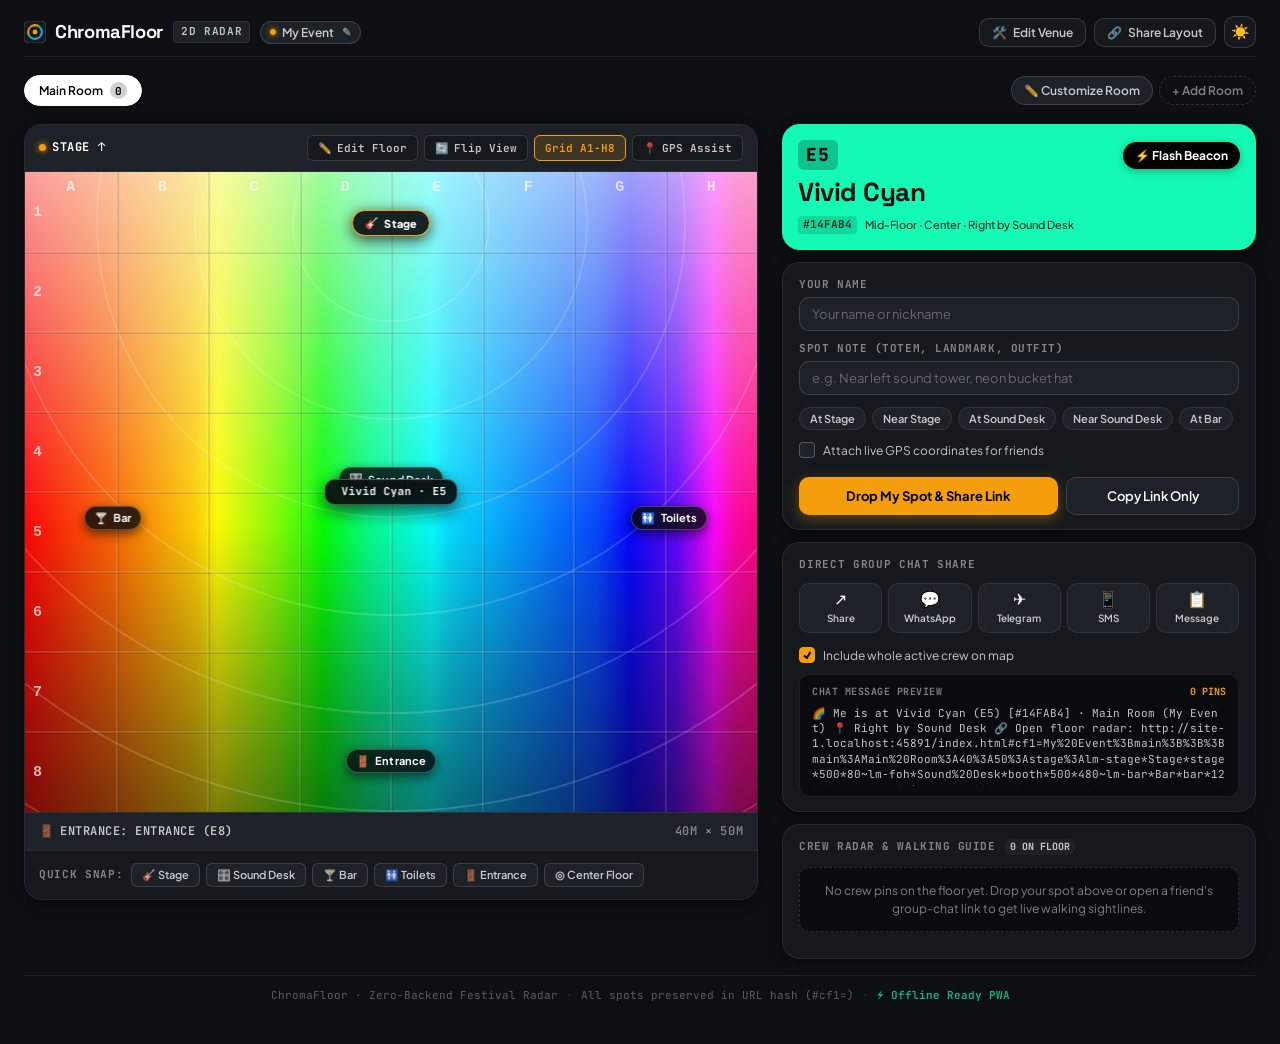
==== commit e0cc18c9: "feat: interactive room & floorplan builder and remove demo data" ====
--- a/index.html
+++ b/index.html
@@ -49,14 +49,20 @@
 
         <button id="event-badge-btn" type="button" class="event-badge-btn" title="Click to rename festival or event">
           <span class="status-dot-amber"></span>
-          <span id="event-name-label">Festival</span>
+          <span id="event-name-label">My Event</span>
+          <span class="event-edit-icon" aria-hidden="true">✎</span>
         </button>
       </div>
 
       <div class="header-right">
-        <button id="btn-demo-crew" type="button" class="btn-header-tool" title="Toggle sample crew on floor">
-          <span class="tool-icon">👥</span>
-          <span>Demo Crew</span>
+        <button id="btn-edit-layout" type="button" class="btn-header-tool" title="Customize rooms and place Stage, Bar, Entrance, etc.">
+          <span class="tool-icon">🛠️</span>
+          <span id="edit-layout-btn-text">Edit Venue</span>
+        </button>
+
+        <button id="btn-share-venue" type="button" class="btn-header-tool" title="Copy shareable link with your custom room layout">
+          <span class="tool-icon">🔗</span>
+          <span>Share Layout</span>
         </button>
 
         <button id="btn-theme-toggle" type="button" class="btn-theme-toggle" title="Toggle daylight contrast theme" aria-label="Toggle theme">
@@ -68,7 +74,10 @@
     <!-- Room Selector Strip -->
     <div class="room-strip-container">
       <div id="room-tabs" class="room-tabs" role="tablist" aria-label="Festival Stages"></div>
-      <button id="btn-add-room" type="button" class="btn-add-room" title="Add a custom stage or venue room">+ Room</button>
+      <div class="room-strip-actions">
+        <button id="btn-room-settings" type="button" class="btn-room-settings" title="Edit active room & place fixtures">✏️ Customize Room</button>
+        <button id="btn-add-room" type="button" class="btn-add-room" title="Add a custom stage or venue room">+ Add Room</button>
+      </div>
     </div>
 
     <!-- Main 2-Column Grid Layout -->
@@ -84,6 +93,10 @@
           </div>
 
           <div class="map-actions-group">
+            <button id="btn-map-edit-layout" type="button" class="map-action-btn" title="Place &amp; drag Stage, Bar, Toilets, Entrance, etc.">
+              <span>✏️</span>
+              <span id="map-edit-btn-label">Edit Floor</span>
+            </button>
             <button id="btn-flip-view" type="button" class="map-action-btn" title="Flip view 180° perspective">
               <span>🔄</span>
               <span>Flip View</span>
@@ -95,6 +108,68 @@
               <span>📍</span>
               <span>GPS Assist</span>
             </button>
+          </div>
+        </div>
+
+        <!-- Inline Venue Layout Editor Panel -->
+        <div id="layout-editor-panel" class="layout-editor-panel hidden" aria-label="Venue and Room Layout Editor">
+          <!-- 1. Room Config Row -->
+          <div class="editor-room-row">
+            <input id="editor-room-name" type="text" class="field-input editor-inline-input" maxlength="32" placeholder="Room name" aria-label="Room Name" />
+            <div class="editor-dim-group">
+              <input id="editor-room-width" type="number" class="field-input editor-dim-input" min="10" max="500" value="40" aria-label="Width in meters" />
+              <span class="editor-dim-sep">m ×</span>
+              <input id="editor-room-depth" type="number" class="field-input editor-dim-input" min="10" max="500" value="50" aria-label="Depth in meters" />
+              <span class="editor-dim-sep">m</span>
+            </div>
+            <label class="checkbox-row editor-snap-toggle">
+              <input id="btn-editor-snap-grid" type="checkbox" class="styled-checkbox" />
+              <span>Snap</span>
+            </label>
+            <button id="btn-editor-clear-landmarks" type="button" class="chip-btn" title="Remove all fixtures from this room">Clear Floor</button>
+            <button id="btn-editor-delete-room" type="button" class="chip-btn chip-danger" title="Delete this room">Delete Room</button>
+            <button id="btn-editor-done" type="button" class="btn-editor-done">✓ Done</button>
+          </div>
+
+          <!-- 2. Placeable Fixture Palette Row -->
+          <div class="editor-palette-section">
+            <div id="editor-mode-hint" class="editor-mode-hint">Tap a fixture below then tap the floor to place it — or drag any placed item directly on the map:</div>
+            <div id="fixture-palette" class="fixture-palette">
+              <button type="button" class="fixture-chip" data-fixture-type="stage">🎸 Stage</button>
+              <button type="button" class="fixture-chip" data-fixture-type="dj">🎧 DJ Booth</button>
+              <button type="button" class="fixture-chip" data-fixture-type="bar">🍸 Bar</button>
+              <button type="button" class="fixture-chip" data-fixture-type="booth">🎛️ Sound Desk</button>
+              <button type="button" class="fixture-chip" data-fixture-type="speaker">🔊 Speaker</button>
+              <button type="button" class="fixture-chip" data-fixture-type="entrance">🚪 Entrance</button>
+              <button type="button" class="fixture-chip" data-fixture-type="wc">🚻 Toilets</button>
+              <button type="button" class="fixture-chip" data-fixture-type="water">💧 Water</button>
+              <button type="button" class="fixture-chip" data-fixture-type="cloak">🧥 Cloakroom</button>
+              <button type="button" class="fixture-chip" data-fixture-type="chill">🌿 Chill / VIP</button>
+              <button type="button" class="fixture-chip" data-fixture-type="pillar">🏛️ Pillar</button>
+              <button type="button" class="fixture-chip" data-fixture-type="custom">🏷️ Custom...</button>
+            </div>
+          </div>
+
+          <!-- 3. Selected Fixture Inspector Row -->
+          <div id="selected-fixture-bar" class="selected-fixture-bar hidden">
+            <span id="selected-fixture-icon" class="selected-fixture-icon">🎸</span>
+            <input id="selected-fixture-name" type="text" class="field-input editor-inline-input" maxlength="28" placeholder="Fixture label (e.g. Main Bar)" aria-label="Fixture Label" />
+            <select id="selected-fixture-type" class="field-select editor-type-select" aria-label="Fixture Type">
+              <option value="stage">Stage</option>
+              <option value="dj">DJ Booth</option>
+              <option value="bar">Bar</option>
+              <option value="booth">Sound Desk</option>
+              <option value="speaker">Speaker</option>
+              <option value="entrance">Entrance</option>
+              <option value="wc">Toilets</option>
+              <option value="water">Water</option>
+              <option value="cloak">Cloakroom</option>
+              <option value="chill">Chill / VIP</option>
+              <option value="pillar">Pillar</option>
+              <option value="custom">Custom...</option>
+            </select>
+            <span id="selected-fixture-pos" class="selected-fixture-pos">E1</span>
+            <button id="btn-delete-fixture" type="button" class="chip-btn chip-danger">✕ Remove</button>
           </div>
         </div>
 
@@ -142,7 +217,7 @@
         <div class="panel-card form-card">
           <div class="form-group">
             <label for="user-name-input" class="field-label">YOUR NAME</label>
-            <input id="user-name-input" type="text" class="field-input" value="You" maxlength="28" autocomplete="nickname" placeholder="Your name or callsign" />
+            <input id="user-name-input" type="text" class="field-input" value="" maxlength="28" autocomplete="nickname" placeholder="Your name or nickname" />
           </div>
 
           <div class="form-group">
@@ -216,7 +291,7 @@
           <div class="chat-preview-box">
             <div class="chat-preview-header">
               <span class="preview-tag">CHAT MESSAGE PREVIEW</span>
-              <span id="chat-preview-count" class="preview-crew-count">CREW: 4 PINS</span>
+              <span id="chat-preview-count" class="preview-crew-count">0 PINS</span>
             </div>
             <div id="chat-message-preview" class="chat-message-preview"></div>
           </div>
@@ -227,26 +302,29 @@
           <div class="crew-card-header">
             <div class="crew-header-left">
               <span class="crew-header-title">CREW RADAR &amp; WALKING GUIDE</span>
-              <span id="crew-active-count" class="crew-count-pill">4 ON FLOOR</span>
-            </div>
-            <button id="btn-walk-sim" type="button" class="chip-btn walk-sim-btn">Walk Sim</button>
-          </div>
+              <span id="crew-active-count" class="crew-count-pill">0 ON FLOOR</span>
+            </div>
+            <button id="btn-clear-pins" type="button" class="chip-btn hidden" title="Clear all pins on floor">Clear Pins</button>
+          </div>
+
+          <!-- Empty State -->
+          <div id="crew-empty-state" class="crew-empty-state">No crew pins on the floor yet. Drop your spot above or open a friend's group-chat link to get live walking sightlines.</div>
 
           <!-- Dynamic Crew Members List -->
           <div id="crew-list" class="crew-list"></div>
 
           <!-- Walking Guidance Banner -->
-          <div id="wayfinder-banner" class="wayfinder-banner">
+          <div id="wayfinder-banner" class="wayfinder-banner hidden">
             <div class="wayfinder-top-line">
-              <div id="wayfinder-headline" class="wayfinder-headline">29m Forward-Left toward Stage</div>
-              <div id="wayfinder-target" class="wayfinder-target">→ Maya (D3)</div>
+              <div id="wayfinder-headline" class="wayfinder-headline">Select a crew member to start walking sightline</div>
+              <div id="wayfinder-target" class="wayfinder-target">→ Target</div>
             </div>
             <div class="wayfinder-bar-track">
               <div id="wayfinder-gradient-bar" class="wayfinder-gradient-bar"></div>
             </div>
             <div class="wayfinder-bottom-line">
-              <span id="wayfinder-shift-text" class="wayfinder-shift-text">Shift Vivid Mint → Bright Lime</span>
-              <span id="wayfinder-landmark-text" class="wayfinder-landmark-text">Near Left Stack</span>
+              <span id="wayfinder-shift-text" class="wayfinder-shift-text">Follow color gradient on floor</span>
+              <span id="wayfinder-landmark-text" class="wayfinder-landmark-text">Sightline active</span>
             </div>
           </div>
         </div>
@@ -309,12 +387,22 @@
         <div class="modal-grid-2">
           <div class="form-group">
             <label for="new-room-width" class="field-label">WIDTH (METERS)</label>
-            <input id="new-room-width" type="number" class="field-input" value="50" min="15" max="250" />
+            <input id="new-room-width" type="number" class="field-input" value="40" min="10" max="500" />
           </div>
           <div class="form-group">
             <label for="new-room-depth" class="field-label">DEPTH (METERS)</label>
-            <input id="new-room-depth" type="number" class="field-input" value="60" min="15" max="250" />
-          </div>
+            <input id="new-room-depth" type="number" class="field-input" value="50" min="10" max="500" />
+          </div>
+        </div>
+
+        <div class="form-group">
+          <label for="new-room-template" class="field-label">FIXTURE TEMPLATE</label>
+          <select id="new-room-template" class="field-select">
+            <option value="blank">Blank Floor (Place Stage, Bar &amp; Entrance yourself)</option>
+            <option value="club">Club / Gig Venue (Stage, Bar, Toilets, Entrance)</option>
+            <option value="festival">Festival Stage (Stage, L/R Stacks, Sound Desk, Bar, Water, Entrance)</option>
+            <option value="boiler">360° Center Booth (Center DJ Booth, 2 Bars, Chill, Entrance)</option>
+          </select>
         </div>
 
         <div class="form-group">
--- a/styles.css
+++ b/styles.css
@@ -232,6 +232,17 @@
   color: var(--text-primary);
 }
 
+.event-edit-icon {
+  font-size: 0.6875rem;
+  opacity: 0.6;
+  margin-left: 2px;
+}
+
+.event-badge-btn:hover .event-edit-icon {
+  opacity: 1;
+  color: var(--accent-amber);
+}
+
 .status-dot-amber {
   width: 6px;
   height: 6px;
@@ -372,6 +383,42 @@
 .room-tab:not(.active) .room-tab-count {
   background: var(--bg-surface-elevated);
   color: var(--text-muted);
+}
+
+.room-strip-actions {
+  display: flex;
+  align-items: center;
+  gap: 6px;
+  shrink: 0;
+}
+
+.btn-room-settings {
+  display: inline-flex;
+  align-items: center;
+  gap: 5px;
+  padding: 6px 12px;
+  border-radius: var(--radius-full);
+  background: var(--bg-surface-elevated);
+  border: 1px solid var(--border-subtle);
+  color: var(--text-secondary);
+  font-family: var(--font-body);
+  font-size: 0.75rem;
+  font-weight: 600;
+  cursor: pointer;
+  white-space: nowrap;
+  transition: all 0.15s ease;
+}
+
+.btn-room-settings:hover {
+  background: var(--bg-surface);
+  color: var(--text-primary);
+  border-color: var(--accent-amber);
+}
+
+.btn-room-settings.active {
+  background: var(--accent-amber-subtle);
+  border-color: var(--accent-amber);
+  color: var(--accent-amber);
 }
 
 .btn-add-room {
@@ -500,7 +547,183 @@
   color: var(--accent-amber);
 }
 
-/* Map Viewport & Overlay Canvas */
+/* --------------------------------------------------------------------------
+   7b. INLINE VENUE & ROOM LAYOUT EDITOR PANEL
+   -------------------------------------------------------------------------- */
+.layout-editor-panel {
+  display: flex;
+  flex-direction: column;
+  gap: 10px;
+  padding: 12px 14px;
+  background: var(--bg-surface-elevated);
+  border-bottom: 1px solid var(--border-hairline);
+  animation: slide-down 0.18s ease;
+}
+
+@keyframes slide-down {
+  from { opacity: 0; transform: translateY(-6px); }
+  to { opacity: 1; transform: translateY(0); }
+}
+
+.editor-room-row {
+  display: flex;
+  align-items: center;
+  gap: 8px;
+  flex-wrap: wrap;
+}
+
+.editor-inline-input {
+  flex: 1 1 140px;
+  min-width: 120px;
+  padding: 6px 10px;
+  font-size: 0.75rem;
+  background: var(--bg-surface);
+}
+
+.editor-dim-group {
+  display: inline-flex;
+  align-items: center;
+  gap: 4px;
+}
+
+.editor-dim-input {
+  width: 58px;
+  padding: 6px 6px;
+  text-align: center;
+  font-family: var(--font-mono);
+  font-size: 0.75rem;
+  background: var(--bg-surface);
+}
+
+.editor-dim-sep {
+  font-family: var(--font-mono);
+  font-size: 0.6875rem;
+  color: var(--text-muted);
+}
+
+.editor-snap-toggle {
+  font-family: var(--font-mono);
+  font-size: 0.6875rem;
+  font-weight: 600;
+  color: var(--text-secondary);
+  margin-left: 2px;
+}
+
+.btn-editor-done {
+  display: inline-flex;
+  align-items: center;
+  justify-content: center;
+  gap: 4px;
+  padding: 6px 14px;
+  border-radius: var(--radius-sm);
+  background: var(--accent-amber);
+  color: #000000;
+  font-family: var(--font-body);
+  font-size: 0.75rem;
+  font-weight: 700;
+  border: none;
+  cursor: pointer;
+  margin-left: auto;
+  box-shadow: 0 2px 8px var(--accent-amber-glow);
+  transition: opacity 0.12s ease, transform 0.12s ease;
+}
+
+.btn-editor-done:hover {
+  opacity: 0.92;
+  transform: translateY(-1px);
+}
+
+/* Fixture Palette */
+.editor-palette-section {
+  display: flex;
+  flex-direction: column;
+  gap: 6px;
+}
+
+.editor-mode-hint {
+  font-family: var(--font-body);
+  font-size: 0.6875rem;
+  color: var(--text-muted);
+}
+
+.fixture-palette {
+  display: flex;
+  align-items: center;
+  gap: 6px;
+  overflow-x: auto;
+  scrollbar-width: none;
+  padding: 2px 0 4px 0;
+}
+
+.fixture-palette::-webkit-scrollbar {
+  display: none;
+}
+
+.fixture-chip {
+  display: inline-flex;
+  align-items: center;
+  gap: 4px;
+  padding: 5px 10px;
+  border-radius: var(--radius-full);
+  background: var(--bg-surface);
+  border: 1px solid var(--border-subtle);
+  color: var(--text-secondary);
+  font-family: var(--font-body);
+  font-size: 0.6875rem;
+  font-weight: 600;
+  white-space: nowrap;
+  cursor: pointer;
+  transition: all 0.15s ease;
+}
+
+.fixture-chip:hover {
+  background: var(--bg-surface-sunken);
+  color: var(--text-primary);
+  border-color: var(--accent-amber);
+}
+
+.fixture-chip.armed {
+  background: var(--accent-amber-subtle);
+  border-color: var(--accent-amber);
+  color: var(--accent-amber);
+  box-shadow: 0 0 10px var(--accent-amber-glow);
+}
+
+/* Selected Fixture Inspector */
+.selected-fixture-bar {
+  display: flex;
+  align-items: center;
+  gap: 8px;
+  padding: 8px 12px;
+  border-radius: var(--radius-md);
+  background: var(--bg-surface-sunken);
+  border: 1px solid var(--accent-amber-glow);
+  flex-wrap: wrap;
+}
+
+.selected-fixture-icon {
+  font-size: 1.125rem;
+  line-height: 1;
+}
+
+.editor-type-select {
+  flex: 0 1 120px;
+  min-width: 100px;
+  padding: 6px 8px;
+  font-size: 0.75rem;
+  background: var(--bg-surface);
+}
+
+.selected-fixture-pos {
+  font-family: var(--font-mono);
+  font-size: 0.75rem;
+  font-weight: 700;
+  color: var(--accent-amber);
+  padding: 2px 6px;
+  border-radius: var(--radius-xs);
+  background: var(--bg-surface-elevated);
+}
+
 .map-viewport {
   position: relative;
   width: 100%;
@@ -511,6 +734,16 @@
   touch-action: none;
   cursor: crosshair;
   user-select: none;
+  transition: border-color 0.2s ease, box-shadow 0.2s ease;
+}
+
+.map-viewport.layout-editing {
+  outline: 2px dashed var(--accent-amber);
+  outline-offset: -2px;
+}
+
+.map-viewport.placing-fixture {
+  cursor: copy !important;
 }
 
 .map-viewport canvas {
@@ -646,6 +879,48 @@
   transform: translate(-50%, -50%) scale(0.96);
 }
 
+/* Prominent Stage / Booth Architectural Anchors */
+.landmark-pill[data-type="stage"],
+.landmark-pill[data-type="dj"] {
+  padding: 5px 12px;
+  background: rgba(13, 15, 18, 0.92);
+  border: 1.5px solid var(--accent-amber);
+  color: #FFFFFF;
+  font-weight: 800;
+  letter-spacing: 0.02em;
+  box-shadow: 0 4px 16px rgba(0, 0, 0, 0.7), 0 0 10px var(--accent-amber-glow);
+  z-index: 15;
+}
+
+/* Editable Draggable Fixture States */
+.landmark-pill.editable {
+  cursor: grab;
+  border-style: dashed;
+  border-color: rgba(245, 158, 11, 0.6);
+}
+
+.landmark-pill.editable:hover {
+  border-color: var(--accent-amber);
+  background: rgba(21, 24, 29, 0.96);
+}
+
+.landmark-pill.dragging {
+  cursor: grabbing !important;
+  transform: translate(-50%, -50%) scale(1.06) !important;
+  z-index: 40 !important;
+  box-shadow: 0 8px 24px rgba(0, 0, 0, 0.8), 0 0 14px var(--accent-amber-glow);
+  border-color: var(--accent-amber) !important;
+  border-style: solid !important;
+}
+
+/* Selected Fixture State (Halo Glow) */
+.landmark-pill.selected-fixture {
+  border-color: var(--accent-amber) !important;
+  border-style: solid !important;
+  box-shadow: 0 0 0 3px var(--bg-canvas), 0 0 0 5px var(--accent-amber), 0 4px 16px rgba(0, 0, 0, 0.8) !important;
+  z-index: 35 !important;
+}
+
 /* Crew Pins */
 .crew-pin {
   position: absolute;
@@ -937,6 +1212,17 @@
   transform: scale(0.96);
 }
 
+.chip-danger {
+  color: var(--accent-crimson) !important;
+  border-color: var(--accent-crimson-subtle) !important;
+}
+
+.chip-danger:hover {
+  background: var(--accent-crimson-subtle) !important;
+  border-color: var(--accent-crimson) !important;
+  color: #FFFFFF !important;
+}
+
 /* Checkbox Row */
 .gps-control-row,
 .share-option-row {
@@ -1236,10 +1522,38 @@
   border-color: var(--border-strong);
 }
 
-.crew-card.selected {
-  background: var(--accent-amber-subtle);
-  border-color: var(--accent-amber);
-  box-shadow: 0 2px 8px var(--accent-amber-glow);
+.crew-empty-state {
+  padding: 14px 10px;
+  text-align: center;
+  font-family: var(--font-body);
+  font-size: 0.75rem;
+  line-height: 1.45;
+  color: var(--text-muted);
+  border: 1px dashed var(--border-subtle);
+  border-radius: var(--radius-md);
+  background: var(--bg-surface-sunken);
+}
+
+.crew-card-remove {
+  display: inline-flex;
+  align-items: center;
+  justify-content: center;
+  width: 20px;
+  height: 20px;
+  border-radius: var(--radius-xs);
+  background: transparent;
+  border: none;
+  color: var(--text-dim);
+  font-size: 0.75rem;
+  font-weight: 700;
+  cursor: pointer;
+  transition: all 0.12s ease;
+  margin-left: 6px;
+}
+
+.crew-card-remove:hover {
+  background: var(--accent-crimson-subtle);
+  color: var(--accent-crimson);
 }
 
 /* Wayfinder Banner */
@@ -1712,7 +2026,34 @@
   white-space: nowrap;
 }
 
+.hidden {
+  display: none !important;
+}
+
 /* Mobile Responsiveness Refinements */
+@media (max-width: 960px) {
+  .editor-room-row {
+    gap: 6px;
+  }
+
+  .editor-inline-input {
+    flex: 1 1 100%;
+  }
+
+  .btn-editor-done {
+    margin-left: 0;
+    width: 100%;
+  }
+
+  .selected-fixture-bar {
+    gap: 6px;
+  }
+
+  .editor-type-select {
+    flex: 1 1 auto;
+  }
+}
+
 @media (max-width: 640px) {
   .app-shell {
     padding: 10px 10px 24px 10px;
@@ -1737,4 +2078,12 @@
   .swatch-color-name {
     font-size: 1.35rem;
   }
-}
+
+  .editor-dim-group {
+    flex-wrap: nowrap;
+  }
+
+  .editor-dim-input {
+    width: 48px;
+  }
+}
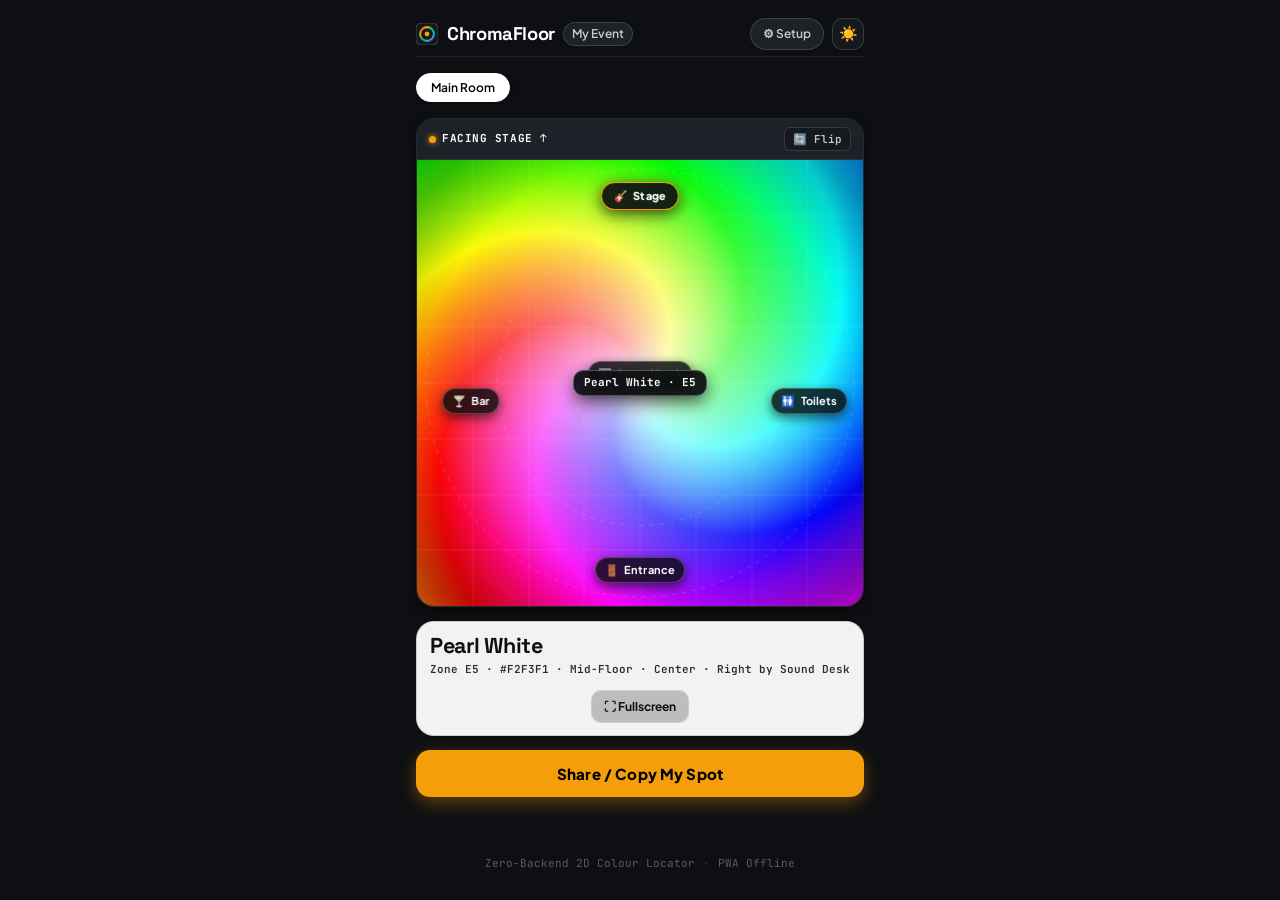
==== commit 80529576: "feat: 2D swirled colour wheel and split Setup & Sharing UIs" ====
--- a/index.html
+++ b/index.html
@@ -3,8 +3,8 @@
 <head>
   <meta charset="UTF-8" />
   <meta name="viewport" content="width=device-width, initial-scale=1.0, maximum-scale=1.0, user-scalable=no, viewport-fit=cover" />
-  <title>ChromaFloor — Festival 2D Radar & Crowd Locator</title>
-  <meta name="description" content="Zero-backend 2D rainbow floor locator and crowd color beacon for music festivals, warehouse raves, and gigs." />
+  <title>ChromaFloor — Crowd Spot & 2D Colour Wheel</title>
+  <meta name="description" content="Super-simple 2D colour wheel crowd locator for gigs, festivals, and warehouse events." />
   <meta name="theme-color" content="#0D0F12" />
 
   <!-- Favicon & PWA Manifest (Strictly relative paths for GitHub Pages subpath) -->
@@ -20,19 +20,20 @@
 </head>
 <body>
 
-  <div class="app-shell">
+  <!-- Radically Simple, Single-Column Sharing Shell (max-width: 480px) -->
+  <div class="share-shell">
 
-    <!-- Top Navigation Header -->
-    <header class="app-header">
-      <div class="header-left">
+    <!-- Minimal Header Bar -->
+    <header class="share-header">
+      <div class="share-header-left">
         <a href="./" class="brand-link" aria-label="ChromaFloor Home">
           <div class="brand-mark">
             <svg viewBox="0 0 32 32" width="22" height="22" fill="none" xmlns="http://www.w3.org/2000/svg" aria-hidden="true">
               <rect width="32" height="32" rx="8" fill="#15181D" stroke="rgba(255,255,255,0.18)" stroke-width="1.5" />
-              <circle cx="16" cy="16" r="10" stroke="url(#hBrandGrad)" stroke-width="3" />
+              <circle cx="16" cy="16" r="10" stroke="url(#shareBrandGrad)" stroke-width="3" />
               <circle cx="16" cy="16" r="3.5" fill="#F59E0B" />
               <defs>
-                <linearGradient id="hBrandGrad" x1="0%" y1="0%" x2="100%" y2="100%">
+                <linearGradient id="shareBrandGrad" x1="0%" y1="0%" x2="100%" y2="100%">
                   <stop offset="0%" stop-color="#EF4444" />
                   <stop offset="25%" stop-color="#F59E0B" />
                   <stop offset="50%" stop-color="#10B981" />
@@ -44,304 +45,57 @@
           </div>
           <span class="brand-title">ChromaFloor</span>
         </a>
-
-        <span class="badge-tech">2D RADAR</span>
-
-        <button id="event-badge-btn" type="button" class="event-badge-btn" title="Click to rename festival or event">
-          <span class="status-dot-amber"></span>
-          <span id="event-name-label">My Event</span>
-          <span class="event-edit-icon" aria-hidden="true">✎</span>
-        </button>
+        <span id="share-event-name" class="share-event-pill">My Event</span>
       </div>
 
-      <div class="header-right">
-        <button id="btn-edit-layout" type="button" class="btn-header-tool" title="Customize rooms and place Stage, Bar, Entrance, etc.">
-          <span class="tool-icon">🛠️</span>
-          <span id="edit-layout-btn-text">Edit Venue</span>
-        </button>
-
-        <button id="btn-share-venue" type="button" class="btn-header-tool" title="Copy shareable link with your custom room layout">
-          <span class="tool-icon">🔗</span>
-          <span>Share Layout</span>
-        </button>
-
-        <button id="btn-theme-toggle" type="button" class="btn-theme-toggle" title="Toggle daylight contrast theme" aria-label="Toggle theme">
-          ☀️
-        </button>
+      <div class="share-header-right">
+        <a id="link-to-setup" href="./setup.html" class="btn-setup-link" title="Customize rooms, stage & bar">⚙ Setup</a>
+        <button id="btn-theme-toggle" type="button" class="btn-theme-toggle" aria-label="Toggle theme">☀️</button>
       </div>
     </header>
 
-    <!-- Room Selector Strip -->
-    <div class="room-strip-container">
-      <div id="room-tabs" class="room-tabs" role="tablist" aria-label="Festival Stages"></div>
-      <div class="room-strip-actions">
-        <button id="btn-room-settings" type="button" class="btn-room-settings" title="Edit active room & place fixtures">✏️ Customize Room</button>
-        <button id="btn-add-room" type="button" class="btn-add-room" title="Add a custom stage or venue room">+ Add Room</button>
+    <!-- 1. Room Selector -->
+    <nav id="room-tabs" class="room-tabs share-room-tabs" role="tablist" aria-label="Select Room"></nav>
+
+    <!-- Optional incoming friend banner (hidden unless a shared link was opened) -->
+    <div id="shared-friend-banner" class="shared-friend-banner hidden"></div>
+
+    <!-- 2. The 2D Colour Wheel Map Card -->
+    <section class="wheel-stage-card" aria-label="2D Colour Wheel Stage Radar">
+      <div class="wheel-top-strip">
+        <div class="orientation-box">
+          <span class="stage-dir-dot"></span>
+          <span id="orientation-hint" class="orientation-hint">FACING STAGE ↑</span>
+        </div>
+        <button id="btn-flip-wheel" type="button" class="btn-flip-wheel" title="Flip perspective 180°">🔄 Flip</button>
       </div>
+
+      <!-- Square 1:1 Viewport -->
+      <div id="map-viewport" class="map-viewport share-wheel-viewport" tabindex="0" role="application" aria-label="Tap or drag on the colour wheel to choose where you are">
+        <canvas id="floor-canvas" width="800" height="800"></canvas>
+        <div id="map-overlay" class="map-overlay"></div>
+      </div>
+    </section>
+
+    <!-- 3. Your Chosen Colour Readout -->
+    <div id="swatch-card" class="swatch-card share-swatch-card">
+      <div class="share-swatch-info">
+        <div id="swatch-color-name" class="swatch-color-name">Pearl White</div>
+        <div id="swatch-meta" class="swatch-meta">#F8FAFC · Zone D4 · Center</div>
+      </div>
+      <button id="btn-fullscreen-beacon" type="button" class="btn-fullscreen-beacon" title="Fill screen with your colour">⛶ Fullscreen</button>
     </div>
 
-    <!-- Main 2-Column Grid Layout -->
-    <main class="app-main">
+    <!-- 4. Single Share / Copy Button -->
+    <button id="btn-share-spot" type="button" class="btn-primary-amber btn-single-share">
+      <span id="share-btn-label">Share / Copy My Spot</span>
+    </button>
 
-      <!-- LEFT COLUMN: Stage Radar Card -->
-      <section class="stage-map-card" aria-label="Stage Radar Floor">
-        <!-- Top Map Bar -->
-        <div class="map-top-bar">
-          <div class="orientation-box">
-            <span class="stage-dir-dot"></span>
-            <span id="orientation-label">FACING STAGE ↑</span>
-          </div>
-
-          <div class="map-actions-group">
-            <button id="btn-map-edit-layout" type="button" class="map-action-btn" title="Place &amp; drag Stage, Bar, Toilets, Entrance, etc.">
-              <span>✏️</span>
-              <span id="map-edit-btn-label">Edit Floor</span>
-            </button>
-            <button id="btn-flip-view" type="button" class="map-action-btn" title="Flip view 180° perspective">
-              <span>🔄</span>
-              <span>Flip View</span>
-            </button>
-            <button id="btn-toggle-grid" type="button" class="map-action-btn active" title="Toggle A1-H8 grid lines">
-              <span>Grid A1-H8</span>
-            </button>
-            <button id="btn-gps-assist" type="button" class="map-action-btn" title="Enable GPS assist">
-              <span>📍</span>
-              <span>GPS Assist</span>
-            </button>
-          </div>
-        </div>
-
-        <!-- Inline Venue Layout Editor Panel -->
-        <div id="layout-editor-panel" class="layout-editor-panel hidden" aria-label="Venue and Room Layout Editor">
-          <!-- 1. Room Config Row -->
-          <div class="editor-room-row">
-            <input id="editor-room-name" type="text" class="field-input editor-inline-input" maxlength="32" placeholder="Room name" aria-label="Room Name" />
-            <div class="editor-dim-group">
-              <input id="editor-room-width" type="number" class="field-input editor-dim-input" min="10" max="500" value="40" aria-label="Width in meters" />
-              <span class="editor-dim-sep">m ×</span>
-              <input id="editor-room-depth" type="number" class="field-input editor-dim-input" min="10" max="500" value="50" aria-label="Depth in meters" />
-              <span class="editor-dim-sep">m</span>
-            </div>
-            <label class="checkbox-row editor-snap-toggle">
-              <input id="btn-editor-snap-grid" type="checkbox" class="styled-checkbox" />
-              <span>Snap</span>
-            </label>
-            <button id="btn-editor-clear-landmarks" type="button" class="chip-btn" title="Remove all fixtures from this room">Clear Floor</button>
-            <button id="btn-editor-delete-room" type="button" class="chip-btn chip-danger" title="Delete this room">Delete Room</button>
-            <button id="btn-editor-done" type="button" class="btn-editor-done">✓ Done</button>
-          </div>
-
-          <!-- 2. Placeable Fixture Palette Row -->
-          <div class="editor-palette-section">
-            <div id="editor-mode-hint" class="editor-mode-hint">Tap a fixture below then tap the floor to place it — or drag any placed item directly on the map:</div>
-            <div id="fixture-palette" class="fixture-palette">
-              <button type="button" class="fixture-chip" data-fixture-type="stage">🎸 Stage</button>
-              <button type="button" class="fixture-chip" data-fixture-type="dj">🎧 DJ Booth</button>
-              <button type="button" class="fixture-chip" data-fixture-type="bar">🍸 Bar</button>
-              <button type="button" class="fixture-chip" data-fixture-type="booth">🎛️ Sound Desk</button>
-              <button type="button" class="fixture-chip" data-fixture-type="speaker">🔊 Speaker</button>
-              <button type="button" class="fixture-chip" data-fixture-type="entrance">🚪 Entrance</button>
-              <button type="button" class="fixture-chip" data-fixture-type="wc">🚻 Toilets</button>
-              <button type="button" class="fixture-chip" data-fixture-type="water">💧 Water</button>
-              <button type="button" class="fixture-chip" data-fixture-type="cloak">🧥 Cloakroom</button>
-              <button type="button" class="fixture-chip" data-fixture-type="chill">🌿 Chill / VIP</button>
-              <button type="button" class="fixture-chip" data-fixture-type="pillar">🏛️ Pillar</button>
-              <button type="button" class="fixture-chip" data-fixture-type="custom">🏷️ Custom...</button>
-            </div>
-          </div>
-
-          <!-- 3. Selected Fixture Inspector Row -->
-          <div id="selected-fixture-bar" class="selected-fixture-bar hidden">
-            <span id="selected-fixture-icon" class="selected-fixture-icon">🎸</span>
-            <input id="selected-fixture-name" type="text" class="field-input editor-inline-input" maxlength="28" placeholder="Fixture label (e.g. Main Bar)" aria-label="Fixture Label" />
-            <select id="selected-fixture-type" class="field-select editor-type-select" aria-label="Fixture Type">
-              <option value="stage">Stage</option>
-              <option value="dj">DJ Booth</option>
-              <option value="bar">Bar</option>
-              <option value="booth">Sound Desk</option>
-              <option value="speaker">Speaker</option>
-              <option value="entrance">Entrance</option>
-              <option value="wc">Toilets</option>
-              <option value="water">Water</option>
-              <option value="cloak">Cloakroom</option>
-              <option value="chill">Chill / VIP</option>
-              <option value="pillar">Pillar</option>
-              <option value="custom">Custom...</option>
-            </select>
-            <span id="selected-fixture-pos" class="selected-fixture-pos">E1</span>
-            <button id="btn-delete-fixture" type="button" class="chip-btn chip-danger">✕ Remove</button>
-          </div>
-        </div>
-
-        <!-- Interactive Map Viewport -->
-        <div id="map-viewport" class="map-viewport" tabIndex="0" role="region" aria-label="Interactive 2D rainbow floor canvas">
-          <canvas id="floor-canvas" width="900" height="800"></canvas>
-          <div id="map-overlay" class="map-overlay"></div>
-        </div>
-
-        <!-- Bottom Map Bar -->
-        <div class="map-bottom-bar">
-          <div class="bottom-left-info">
-            <span class="door-icon">🚪</span>
-            <span id="entrance-label">BACK ENTRANCE / MAIN ARCH</span>
-          </div>
-          <div class="bottom-right-info">
-            <span id="room-dimensions-label">70M × 80M</span>
-          </div>
-        </div>
-
-        <!-- Quick Snap Row Below Card -->
-        <div class="quick-snap-container">
-          <span class="quick-snap-title">QUICK SNAP:</span>
-          <div id="quick-snap-list" class="quick-snap-list"></div>
-        </div>
-      </section>
-
-      <!-- RIGHT COLUMN: Instrument, Form & Wayfinder Stack -->
-      <aside class="control-stack" aria-label="Controls and Wayfinding">
-
-        <!-- 1. Spot Swatch Card -->
-        <div id="swatch-card" class="swatch-card">
-          <div class="swatch-top-row">
-            <span id="swatch-zone-badge" class="swatch-zone-badge">E6</span>
-            <button id="btn-flash-beacon" type="button" class="btn-flash-beacon">⚡ Flash Beacon</button>
-          </div>
-          <h2 id="swatch-color-name" class="swatch-color-name">Deep Cyan</h2>
-          <div class="swatch-meta-row">
-            <span id="swatch-hex" class="swatch-hex">#08CBCF</span>
-            <span id="swatch-position-meta" class="swatch-position-meta">Mid-Back · Center · Toward Sound Desk</span>
-          </div>
-        </div>
-
-        <!-- 2. Form & Drop Spot Card -->
-        <div class="panel-card form-card">
-          <div class="form-group">
-            <label for="user-name-input" class="field-label">YOUR NAME</label>
-            <input id="user-name-input" type="text" class="field-input" value="" maxlength="28" autocomplete="nickname" placeholder="Your name or nickname" />
-          </div>
-
-          <div class="form-group">
-            <label for="user-note-input" class="field-label">SPOT NOTE (TOTEM, LANDMARK, OUTFIT)</label>
-            <input id="user-note-input" type="text" class="field-input" placeholder="e.g. Near left sound tower, neon bucket hat" maxlength="80" />
-          </div>
-
-          <!-- Note Preset Chips -->
-          <div id="note-preset-chips" class="note-preset-chips">
-            <button type="button" class="chip-btn" data-note="By speaker">By speaker</button>
-            <button type="button" class="chip-btn" data-note="At Sound Desk">At Sound Desk</button>
-            <button type="button" class="chip-btn" data-note="Holding totem">Holding totem</button>
-            <button type="button" class="chip-btn" data-note="Grabbing drinks">Grabbing drinks</button>
-          </div>
-
-          <!-- Live GPS Checkbox Row -->
-          <div class="gps-control-row">
-            <label class="checkbox-row">
-              <input id="attach-gps-checkbox" type="checkbox" class="styled-checkbox" />
-              <span class="checkbox-text">Attach live GPS coordinates for friends</span>
-              <span id="gps-status-text" class="gps-status-text"></span>
-            </label>
-          </div>
-
-          <!-- Primary & Secondary CTAs -->
-          <div class="cta-actions-group">
-            <button id="btn-drop-share" type="button" class="btn-primary-amber">Drop My Spot &amp; Share Link</button>
-            <button id="btn-copy-link" type="button" class="btn-secondary-dark">Copy Link Only</button>
-          </div>
-        </div>
-
-        <!-- 3. Direct Group Chat Share Section -->
-        <div class="panel-card share-card">
-          <div class="section-title-row">
-            <span class="section-heading">DIRECT GROUP CHAT SHARE</span>
-          </div>
-
-          <!-- 5-Button Share Grid -->
-          <div class="share-grid-5">
-            <button id="btn-share-native" type="button" class="share-btn" title="Native System Share Sheet">
-              <span class="share-icon">↗</span>
-              <span class="share-name">Share</span>
-            </button>
-            <button id="btn-share-whatsapp" type="button" class="share-btn" title="Share via WhatsApp">
-              <span class="share-icon">💬</span>
-              <span class="share-name">WhatsApp</span>
-            </button>
-            <button id="btn-share-telegram" type="button" class="share-btn" title="Share via Telegram">
-              <span class="share-icon">✈</span>
-              <span class="share-name">Telegram</span>
-            </button>
-            <button id="btn-share-sms" type="button" class="share-btn" title="Share via SMS">
-              <span class="share-icon">📱</span>
-              <span class="share-name">SMS</span>
-            </button>
-            <button id="btn-copy-message" type="button" class="share-btn" title="Copy Full Message to Clipboard">
-              <span class="share-icon">📋</span>
-              <span class="share-name">Message</span>
-            </button>
-          </div>
-
-          <!-- Include Crew Checkbox -->
-          <div class="share-option-row">
-            <label class="checkbox-row">
-              <input id="include-crew-checkbox" type="checkbox" class="styled-checkbox" checked />
-              <span class="checkbox-text">Include whole active crew on map</span>
-            </label>
-          </div>
-
-          <!-- Message Preview Box -->
-          <div class="chat-preview-box">
-            <div class="chat-preview-header">
-              <span class="preview-tag">CHAT MESSAGE PREVIEW</span>
-              <span id="chat-preview-count" class="preview-crew-count">0 PINS</span>
-            </div>
-            <div id="chat-message-preview" class="chat-message-preview"></div>
-          </div>
-        </div>
-
-        <!-- 4. Crew Radar & Walking Wayfinder Card -->
-        <div id="crew-wayfinder-card" class="crew-wayfinder-card">
-          <div class="crew-card-header">
-            <div class="crew-header-left">
-              <span class="crew-header-title">CREW RADAR &amp; WALKING GUIDE</span>
-              <span id="crew-active-count" class="crew-count-pill">0 ON FLOOR</span>
-            </div>
-            <button id="btn-clear-pins" type="button" class="chip-btn hidden" title="Clear all pins on floor">Clear Pins</button>
-          </div>
-
-          <!-- Empty State -->
-          <div id="crew-empty-state" class="crew-empty-state">No crew pins on the floor yet. Drop your spot above or open a friend's group-chat link to get live walking sightlines.</div>
-
-          <!-- Dynamic Crew Members List -->
-          <div id="crew-list" class="crew-list"></div>
-
-          <!-- Walking Guidance Banner -->
-          <div id="wayfinder-banner" class="wayfinder-banner hidden">
-            <div class="wayfinder-top-line">
-              <div id="wayfinder-headline" class="wayfinder-headline">Select a crew member to start walking sightline</div>
-              <div id="wayfinder-target" class="wayfinder-target">→ Target</div>
-            </div>
-            <div class="wayfinder-bar-track">
-              <div id="wayfinder-gradient-bar" class="wayfinder-gradient-bar"></div>
-            </div>
-            <div class="wayfinder-bottom-line">
-              <span id="wayfinder-shift-text" class="wayfinder-shift-text">Follow color gradient on floor</span>
-              <span id="wayfinder-landmark-text" class="wayfinder-landmark-text">Sightline active</span>
-            </div>
-          </div>
-        </div>
-
-      </aside>
-
-    </main>
-
-    <!-- Footer Meta -->
-    <footer class="app-footer">
-      <div class="footer-inner">
-        <span>ChromaFloor · Zero-Backend Festival Radar</span>
-        <span class="footer-sep">·</span>
-        <span>All spots preserved in URL hash (#cf1=)</span>
-        <span class="footer-sep">·</span>
-        <span class="offline-badge">⚡ Offline Ready PWA</span>
-      </div>
+    <!-- Minimal footer info -->
+    <footer class="share-footer">
+      <span>Zero-Backend 2D Colour Locator</span>
+      <span class="footer-sep">·</span>
+      <span>PWA Offline</span>
     </footer>
 
   </div>
@@ -355,80 +109,29 @@
     </div>
 
     <div class="beacon-center-content">
-      <div id="beacon-room-label" class="beacon-room-label">Main Stage</div>
-      <div id="beacon-zone-code" class="beacon-zone-code">E6</div>
-      <div id="beacon-color-title" class="beacon-color-title">Deep Cyan</div>
-      <div id="beacon-hex-code" class="beacon-hex-code">#08CBCF</div>
-      <div id="beacon-user-meta" class="beacon-user-meta">You · Toward Sound Desk</div>
-      <div id="beacon-brightness-tip" class="beacon-brightness-tip">
-        Hold screen high above the crowd facing your friends. They will see your color flash from across the field.
+      <div id="beacon-room-label" class="beacon-room-label">Main Room</div>
+      <div id="beacon-zone-code" class="beacon-zone-code">D4</div>
+      <div id="beacon-color-title" class="beacon-color-title">Pearl White</div>
+      <div id="beacon-hex-code" class="beacon-hex-code">#F8FAFC</div>
+      <div class="beacon-brightness-tip">
+        Hold screen high above the crowd facing your friends so they spot your colour across the floor.
       </div>
     </div>
 
     <div class="beacon-controls-bottom">
-      <button type="button" class="beacon-exit-btn" onclick="document.getElementById('beacon-close-btn').click()">
+      <button id="beacon-exit-btn" type="button" class="beacon-exit-btn" onclick="document.getElementById('beacon-close-btn').click()">
         Exit Beacon (Tap anywhere or Esc)
       </button>
     </div>
   </div>
 
-  <!-- Add Custom Room Modal Dialog -->
-  <div id="add-room-modal" class="modal-backdrop hidden" role="dialog" aria-modal="true" aria-label="Add Stage or Room">
-    <div class="modal-card">
-      <div class="modal-header">
-        <h3 class="modal-title">Add Stage or Tent</h3>
-      </div>
-      <div class="modal-body">
-        <div class="form-group">
-          <label for="new-room-name" class="field-label">ROOM OR STAGE NAME</label>
-          <input id="new-room-name" type="text" class="field-input" placeholder="e.g. Forest Clearing, Bass Dome" maxlength="32" />
-        </div>
-
-        <div class="modal-grid-2">
-          <div class="form-group">
-            <label for="new-room-width" class="field-label">WIDTH (METERS)</label>
-            <input id="new-room-width" type="number" class="field-input" value="40" min="10" max="500" />
-          </div>
-          <div class="form-group">
-            <label for="new-room-depth" class="field-label">DEPTH (METERS)</label>
-            <input id="new-room-depth" type="number" class="field-input" value="50" min="10" max="500" />
-          </div>
-        </div>
-
-        <div class="form-group">
-          <label for="new-room-template" class="field-label">FIXTURE TEMPLATE</label>
-          <select id="new-room-template" class="field-select">
-            <option value="blank">Blank Floor (Place Stage, Bar &amp; Entrance yourself)</option>
-            <option value="club">Club / Gig Venue (Stage, Bar, Toilets, Entrance)</option>
-            <option value="festival">Festival Stage (Stage, L/R Stacks, Sound Desk, Bar, Water, Entrance)</option>
-            <option value="boiler">360° Center Booth (Center DJ Booth, 2 Bars, Chill, Entrance)</option>
-          </select>
-        </div>
-
-        <div class="form-group">
-          <label for="new-room-shape" class="field-label">ACOUSTIC SHAPE</label>
-          <select id="new-room-shape" class="field-select">
-            <option value="stage">Outdoor Stage (Forward Sound &amp; Rear Arch)</option>
-            <option value="warehouse">Industrial Warehouse (Pillars &amp; Side Bars)</option>
-            <option value="grove">Forest Grove (Organic Clearing)</option>
-            <option value="dome">Geodesic Bass Dome (Central Cluster)</option>
-          </select>
-        </div>
-      </div>
-      <div class="modal-footer">
-        <button id="btn-cancel-room" type="button" class="btn-modal-secondary">Cancel</button>
-        <button id="btn-save-room" type="button" class="btn-modal-primary">Create Stage</button>
-      </div>
-    </div>
-  </div>
-
-  <!-- Toast Container (Fixed Notification) -->
+  <!-- Toast Notification Container -->
   <div id="toast-container" class="toast-container" aria-live="polite"></div>
 
-  <!-- Application Logic (Loaded in exact order with relative paths) -->
+  <!-- Application Logic (Strict relative paths) -->
   <script src="./js/color-engine.js"></script>
   <script src="./js/url-state.js"></script>
-  <script src="./js/app.js"></script>
+  <script src="./js/share-app.js"></script>
 
   <!-- PWA Service Worker Registration -->
   <script>
--- a/styles.css
+++ b/styles.css
@@ -2087,3 +2087,549 @@
     width: 48px;
   }
 }
+
+/* ==========================================================================
+   18. DEDICATED SHARING UI STYLES (.share-shell)
+   Compact, ultra-simple, 1-screen mobile & desktop crowd locator (max-width: 480px)
+   ========================================================================== */
+.share-shell {
+  max-width: 480px;
+  margin: 0 auto;
+  padding: 12px 16px 28px 16px;
+  display: flex;
+  flex-direction: column;
+  gap: 12px;
+  min-height: 100vh;
+  justify-content: flex-start;
+}
+
+@media (min-height: 700px) and (min-width: 420px) {
+  .share-shell {
+    padding-top: 18px;
+    gap: 14px;
+  }
+}
+
+/* Minimal Share Header */
+.share-header {
+  display: flex;
+  align-items: center;
+  justify-content: space-between;
+  gap: 10px;
+  padding-bottom: 6px;
+  border-bottom: 1px solid var(--border-hairline);
+}
+
+.share-header-left {
+  display: flex;
+  align-items: center;
+  gap: 8px;
+  flex-wrap: wrap;
+}
+
+.share-event-pill {
+  font-family: var(--font-body);
+  font-size: 0.75rem;
+  font-weight: 600;
+  color: var(--text-secondary);
+  background: var(--bg-surface-elevated);
+  border: 1px solid var(--border-subtle);
+  padding: 2px 8px;
+  border-radius: var(--radius-full);
+  max-width: 140px;
+  overflow: hidden;
+  text-overflow: ellipsis;
+  white-space: nowrap;
+}
+
+.share-header-right {
+  display: flex;
+  align-items: center;
+  gap: 8px;
+}
+
+.btn-setup-link {
+  display: inline-flex;
+  align-items: center;
+  gap: 5px;
+  padding: 6px 12px;
+  border-radius: var(--radius-full);
+  background: var(--bg-surface-elevated);
+  border: 1px solid var(--border-subtle);
+  color: var(--text-secondary);
+  font-family: var(--font-body);
+  font-size: 0.75rem;
+  font-weight: 600;
+  text-decoration: none;
+  transition: all 0.15s ease;
+  white-space: nowrap;
+}
+
+.btn-setup-link:hover {
+  background: var(--bg-surface);
+  border-color: var(--accent-amber);
+  color: var(--text-primary);
+}
+
+/* Room tabs for sharing */
+.share-room-tabs {
+  width: 100%;
+}
+
+/* Incoming friend spot banner */
+.shared-friend-banner {
+  display: flex;
+  align-items: center;
+  justify-content: space-between;
+  gap: 8px;
+  padding: 8px 12px;
+  border-radius: var(--radius-md);
+  background: var(--bg-surface-elevated);
+  border: 1px solid var(--accent-amber);
+  color: var(--text-primary);
+  font-family: var(--font-body);
+  font-size: 0.75rem;
+  box-shadow: 0 4px 12px var(--accent-amber-subtle);
+  animation: slide-down 0.2s ease;
+}
+
+.friend-banner-content {
+  display: flex;
+  align-items: center;
+  gap: 6px;
+  overflow: hidden;
+  text-overflow: ellipsis;
+  white-space: nowrap;
+}
+
+.friend-dot {
+  width: 8px;
+  height: 8px;
+  border-radius: 50%;
+  background: var(--accent-amber);
+  box-shadow: 0 0 8px var(--accent-amber);
+  flex-shrink: 0;
+}
+
+.friend-banner-close {
+  background: transparent;
+  border: none;
+  color: var(--text-muted);
+  cursor: pointer;
+  font-size: 0.875rem;
+  padding: 2px 4px;
+}
+
+.friend-banner-close:hover {
+  color: var(--text-primary);
+}
+
+/* Friend pin pulsing on map overlay */
+.friend-pin-marker {
+  position: absolute;
+  transform: translate(-50%, -50%);
+  pointer-events: auto;
+  cursor: pointer;
+  z-index: 25;
+  display: flex;
+  flex-direction: column;
+  align-items: center;
+}
+
+.friend-pin-pulse {
+  position: absolute;
+  width: 28px;
+  height: 28px;
+  border-radius: 50%;
+  border: 2px solid var(--accent-amber);
+  animation: pulse-halo 1.6s infinite;
+  pointer-events: none;
+}
+
+.friend-pin-dot {
+  width: 12px;
+  height: 12px;
+  border-radius: 50%;
+  background: var(--accent-amber);
+  border: 2px solid #FFFFFF;
+  box-shadow: 0 0 8px rgba(0, 0, 0, 0.8);
+}
+
+.friend-pin-label {
+  margin-top: 3px;
+  padding: 2px 6px;
+  border-radius: var(--radius-xs);
+  background: rgba(9, 11, 14, 0.9);
+  color: #FFFFFF;
+  font-family: var(--font-mono);
+  font-size: 0.625rem;
+  font-weight: 700;
+  white-space: nowrap;
+  box-shadow: 0 2px 6px rgba(0, 0, 0, 0.6);
+}
+
+/* 2D Colour Wheel Map Card in Sharing UI */
+.wheel-stage-card {
+  display: flex;
+  flex-direction: column;
+  background: var(--bg-surface);
+  border: 1px solid var(--border-hairline);
+  border-radius: var(--radius-xl);
+  overflow: hidden;
+  box-shadow: var(--shadow-md);
+}
+
+.wheel-top-strip {
+  display: flex;
+  align-items: center;
+  justify-content: space-between;
+  gap: 8px;
+  padding: 8px 12px;
+  background: var(--bg-surface-elevated);
+  border-bottom: 1px solid var(--border-hairline);
+}
+
+.orientation-hint {
+  font-family: var(--font-mono);
+  font-size: 0.6875rem;
+  font-weight: 700;
+  letter-spacing: 0.05em;
+  color: var(--text-primary);
+}
+
+.btn-flip-wheel {
+  display: inline-flex;
+  align-items: center;
+  gap: 4px;
+  padding: 4px 8px;
+  border-radius: var(--radius-sm);
+  background: var(--bg-surface);
+  border: 1px solid var(--border-subtle);
+  color: var(--text-secondary);
+  font-family: var(--font-mono);
+  font-size: 0.6875rem;
+  font-weight: 600;
+  cursor: pointer;
+  transition: all 0.12s ease;
+}
+
+.btn-flip-wheel:hover {
+  background: var(--bg-surface-sunken);
+  color: var(--text-primary);
+  border-color: var(--border-strong);
+}
+
+.share-wheel-viewport {
+  width: 100%;
+  aspect-ratio: 1 / 1;
+  max-height: 480px;
+  background: #000000;
+  position: relative;
+  overflow: hidden;
+  touch-action: none;
+  cursor: crosshair;
+  user-select: none;
+}
+
+/* Swatch Card in Sharing UI */
+.share-swatch-card {
+  display: flex;
+  align-items: center;
+  justify-content: space-between;
+  gap: 12px;
+  padding: 12px 16px;
+  border-radius: var(--radius-xl);
+  border: 1px solid var(--border-subtle);
+  box-shadow: var(--shadow-sm);
+  transition: background-color 0.15s ease, color 0.15s ease, border-color 0.15s ease;
+}
+
+.share-swatch-info {
+  display: flex;
+  flex-direction: column;
+  gap: 3px;
+  min-width: 0;
+}
+
+.share-swatch-card .swatch-color-name {
+  font-size: 1.35rem;
+  font-weight: 800;
+  line-height: 1.15;
+  letter-spacing: -0.02em;
+}
+
+.swatch-meta {
+  font-family: var(--font-mono);
+  font-size: 0.6875rem;
+  opacity: 0.88;
+  font-weight: 600;
+  white-space: nowrap;
+  overflow: hidden;
+  text-overflow: ellipsis;
+}
+
+.btn-fullscreen-beacon {
+  display: inline-flex;
+  align-items: center;
+  gap: 5px;
+  padding: 8px 12px;
+  border-radius: var(--radius-md);
+  background: rgba(0, 0, 0, 0.22);
+  border: 1px solid rgba(255, 255, 255, 0.25);
+  color: inherit;
+  font-family: var(--font-body);
+  font-size: 0.75rem;
+  font-weight: 700;
+  cursor: pointer;
+  white-space: nowrap;
+  transition: all 0.12s ease;
+  flex-shrink: 0;
+}
+
+.btn-fullscreen-beacon:hover {
+  background: rgba(0, 0, 0, 0.35);
+  border-color: rgba(255, 255, 255, 0.45);
+}
+
+/* Single Share Button in Sharing UI */
+.btn-single-share {
+  width: 100%;
+  padding: 14px 20px;
+  font-size: 0.9375rem;
+  letter-spacing: 0.01em;
+  font-weight: 800;
+  border-radius: var(--radius-lg);
+  box-shadow: 0 6px 18px var(--accent-amber-glow);
+}
+
+.btn-single-share:active {
+  transform: translateY(1px);
+}
+
+.share-footer {
+  margin-top: auto;
+  padding-top: 10px;
+  font-family: var(--font-mono);
+  font-size: 0.6875rem;
+  color: var(--text-dim);
+  text-align: center;
+  display: flex;
+  align-items: center;
+  justify-content: center;
+  gap: 8px;
+}
+
+/* ==========================================================================
+   19. DEDICATED VENUE SETUP STUDIO STYLES (.setup-shell)
+   Spacious 2-column hardware studio (max-width: 1120px)
+   ========================================================================== */
+.setup-shell {
+  max-width: 1120px;
+  margin: 0 auto;
+  padding: 14px 20px 36px 20px;
+  display: flex;
+  flex-direction: column;
+  gap: 14px;
+  min-height: 100vh;
+}
+
+/* Setup Header */
+.setup-header {
+  display: flex;
+  align-items: center;
+  justify-content: space-between;
+  gap: 12px;
+  padding-bottom: 10px;
+  border-bottom: 1px solid var(--border-hairline);
+  flex-wrap: wrap;
+}
+
+.setup-header-left {
+  display: flex;
+  align-items: center;
+  gap: 10px;
+  flex: 1 1 320px;
+}
+
+.setup-event-input {
+  max-width: 200px;
+  padding: 6px 10px;
+  font-size: 0.8125rem;
+  font-weight: 600;
+  background: var(--bg-surface-elevated);
+}
+
+.setup-header-right {
+  display: flex;
+  align-items: center;
+  gap: 8px;
+  flex-shrink: 0;
+}
+
+.btn-open-sharing {
+  text-decoration: none;
+  font-size: 0.75rem;
+  padding: 6px 14px;
+}
+
+/* Room Bar */
+.setup-room-bar {
+  display: flex;
+  align-items: center;
+  justify-content: space-between;
+  gap: 10px;
+}
+
+/* 2-Column Main Studio Grid */
+.setup-main {
+  display: grid;
+  grid-template-columns: 1fr;
+  gap: 16px;
+  align-items: start;
+}
+
+@media (min-width: 860px) {
+  .setup-main {
+    grid-template-columns: minmax(460px, 1.25fr) minmax(360px, 1fr);
+    gap: 20px;
+  }
+}
+
+/* Setup Canvas Card */
+.setup-canvas-card {
+  display: flex;
+  flex-direction: column;
+  background: var(--bg-surface);
+  border: 1px solid var(--border-hairline);
+  border-radius: var(--radius-xl);
+  overflow: hidden;
+  box-shadow: var(--shadow-md);
+}
+
+.setup-canvas-top-bar {
+  display: flex;
+  align-items: center;
+  justify-content: space-between;
+  gap: 8px;
+  padding: 10px 14px;
+  background: var(--bg-surface-elevated);
+  border-bottom: 1px solid var(--border-hairline);
+}
+
+.setup-canvas-controls {
+  display: flex;
+  align-items: center;
+  gap: 6px;
+}
+
+.setup-snap-label {
+  font-family: var(--font-mono);
+  font-size: 0.6875rem;
+  font-weight: 600;
+  margin-right: 4px;
+}
+
+.setup-canvas-bottom-bar {
+  display: flex;
+  align-items: center;
+  justify-content: space-between;
+  gap: 8px;
+  padding: 10px 14px;
+  background: var(--bg-surface-elevated);
+  border-top: 1px solid var(--border-hairline);
+  font-family: var(--font-mono);
+  font-size: 0.75rem;
+  font-weight: 600;
+  color: var(--text-secondary);
+}
+
+.setup-drag-hint {
+  color: var(--text-muted);
+  font-size: 0.6875rem;
+}
+
+.setup-dim-badge {
+  font-family: var(--font-mono);
+  color: var(--text-secondary);
+}
+
+/* Setup Sidebar & Palette */
+.setup-sidebar {
+  display: flex;
+  flex-direction: column;
+  gap: 14px;
+}
+
+.card-section-title {
+  font-family: var(--font-mono);
+  font-size: 0.6875rem;
+  font-weight: 700;
+  color: var(--text-muted);
+  letter-spacing: 0.06em;
+  text-transform: uppercase;
+  margin-bottom: 2px;
+}
+
+.form-row-2 {
+  display: grid;
+  grid-template-columns: 1fr 1fr;
+  gap: 10px;
+}
+
+.room-action-row {
+  display: flex;
+  align-items: center;
+  gap: 8px;
+  padding-top: 4px;
+}
+
+.fixture-palette-grid {
+  display: grid;
+  grid-template-columns: repeat(auto-fill, minmax(105px, 1fr));
+  gap: 6px;
+  padding-top: 2px;
+}
+
+.fixture-palette-grid .fixture-chip {
+  justify-content: center;
+}
+
+.selected-fixture-name-input {
+  flex: 1 1 120px;
+  min-width: 90px;
+  padding: 5px 8px;
+  font-size: 0.75rem;
+  background: var(--bg-surface);
+}
+
+.selected-fixture-type-select {
+  flex: 0 1 110px;
+  padding: 5px 8px;
+  font-size: 0.75rem;
+  background: var(--bg-surface);
+}
+
+.setup-footer {
+  margin-top: 12px;
+  padding-top: 12px;
+  border-top: 1px solid var(--border-hairline);
+  color: var(--text-dim);
+  font-family: var(--font-mono);
+  font-size: 0.6875rem;
+  text-align: center;
+  display: flex;
+  align-items: center;
+  justify-content: center;
+  gap: 8px;
+  flex-wrap: wrap;
+}
+
+.footer-link {
+  color: var(--accent-amber);
+  text-decoration: none;
+}
+
+.footer-link:hover {
+  text-decoration: underline;
+}
+
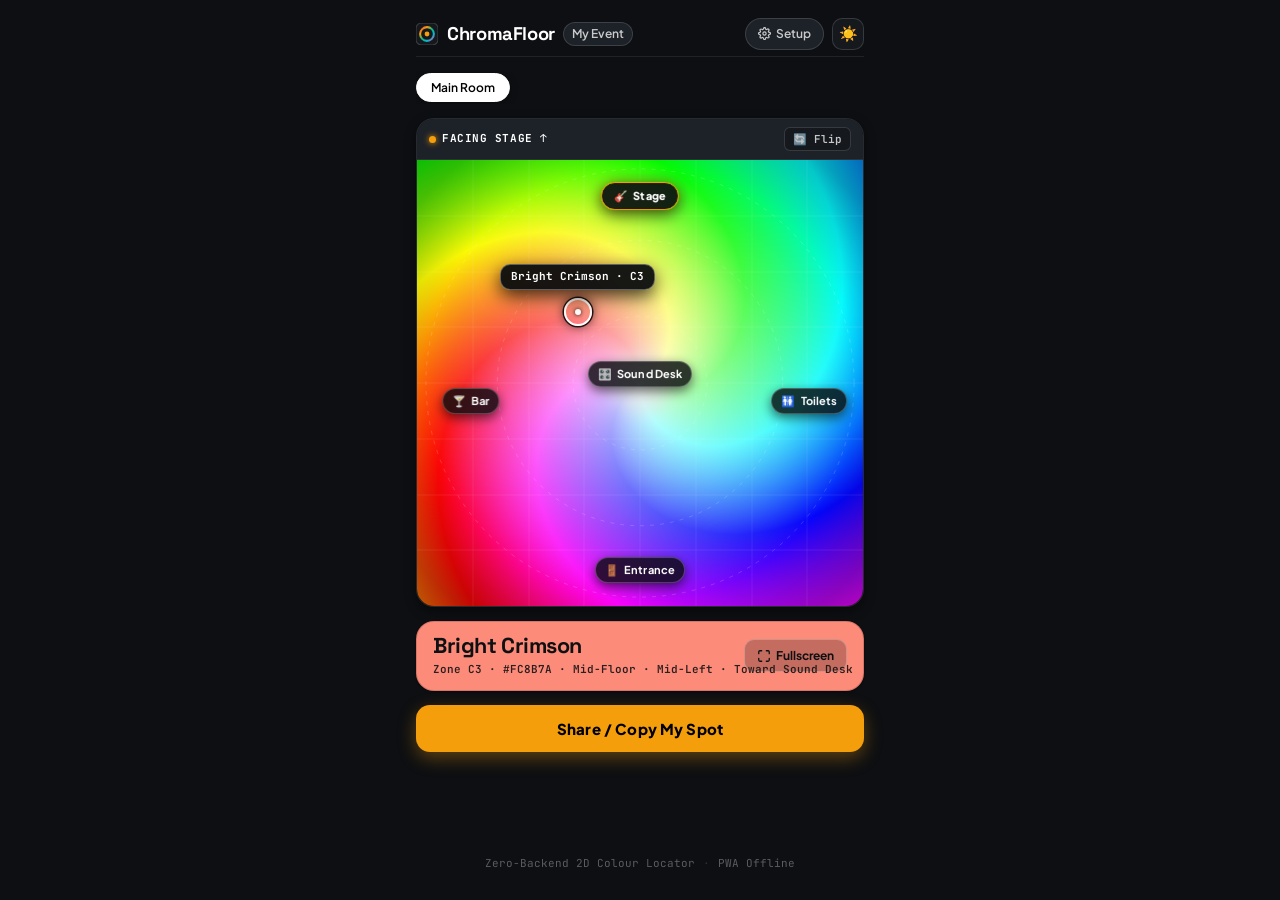
==== commit fb903c32: "style: crisp inline SVGs, offset reticle ring, and row swatch layout" ====
--- a/index.html
+++ b/index.html
@@ -49,7 +49,10 @@
       </div>
 
       <div class="share-header-right">
-        <a id="link-to-setup" href="./setup.html" class="btn-setup-link" title="Customize rooms, stage & bar">⚙ Setup</a>
+        <a id="link-to-setup" href="./setup.html" class="btn-setup-link" title="Customize rooms, stage & bar">
+          <svg width="13" height="13" viewBox="0 0 24 24" fill="none" stroke="currentColor" stroke-width="2.2" stroke-linecap="round" stroke-linejoin="round" aria-hidden="true"><circle cx="12" cy="12" r="3"/><path d="M19.4 15a1.65 1.65 0 0 0 .33 1.82l.06.06a2 2 0 0 1 0 2.83 2 2 0 0 1-2.83 0l-.06-.06a1.65 1.65 0 0 0-1.82-.33 1.65 1.65 0 0 0-1 1.51V21a2 2 0 0 1-2 2 2 2 0 0 1-2-2v-.09A1.65 1.65 0 0 0 9 19.4a1.65 1.65 0 0 0-1.82.33l-.06.06a2 2 0 0 1-2.83 0 2 2 0 0 1 0-2.83l.06-.06a1.65 1.65 0 0 0 .33-1.82 1.65 1.65 0 0 0-1.51-1H3a2 2 0 0 1-2-2 2 2 0 0 1 2-2h.09A1.65 1.65 0 0 0 4.6 9a1.65 1.65 0 0 0-.33-1.82l-.06-.06a2 2 0 0 1 0-2.83 2 2 0 0 1 2.83 0l.06.06a1.65 1.65 0 0 0 1.82.33H9a1.65 1.65 0 0 0 1-1.51V3a2 2 0 0 1 2-2 2 2 0 0 1 2 2v.09a1.65 1.65 0 0 0 1 1.51 1.65 1.65 0 0 0 1.82-.33l.06-.06a2 2 0 0 1 2.83 0 2 2 0 0 1 0 2.83l-.06.06a1.65 1.65 0 0 0-.33 1.82V9a1.65 1.65 0 0 0 1.51 1H21a2 2 0 0 1 2 2 2 2 0 0 1-2 2h-.09a1.65 1.65 0 0 0-1.51 1z"/></svg>
+          <span>Setup</span>
+        </a>
         <button id="btn-theme-toggle" type="button" class="btn-theme-toggle" aria-label="Toggle theme">☀️</button>
       </div>
     </header>
@@ -83,7 +86,10 @@
         <div id="swatch-color-name" class="swatch-color-name">Pearl White</div>
         <div id="swatch-meta" class="swatch-meta">#F8FAFC · Zone D4 · Center</div>
       </div>
-      <button id="btn-fullscreen-beacon" type="button" class="btn-fullscreen-beacon" title="Fill screen with your colour">⛶ Fullscreen</button>
+      <button id="btn-fullscreen-beacon" type="button" class="btn-fullscreen-beacon" title="Fill screen with your colour">
+        <svg width="14" height="14" viewBox="0 0 24 24" fill="none" stroke="currentColor" stroke-width="2.2" stroke-linecap="round" stroke-linejoin="round" aria-hidden="true"><path d="M8 3H5a2 2 0 0 0-2 2v3m18 0V5a2 2 0 0 0-2-2h-3m0 18h3a2 2 0 0 0 2-2v-3M3 16v3a2 2 0 0 0 2 2h3"/></svg>
+        <span>Fullscreen</span>
+      </button>
     </div>
 
     <!-- 4. Single Share / Copy Button -->
--- a/styles.css
+++ b/styles.css
@@ -1007,21 +1007,50 @@
   display: flex;
   flex-direction: column;
   align-items: center;
+  justify-content: center;
+  width: 28px;
+  height: 28px;
+}
+
+.reticle-ring {
+  position: absolute;
+  width: 28px;
+  height: 28px;
+  border-radius: 50%;
+  border: 2px solid #FFFFFF;
+  box-shadow: 0 0 0 1.5px rgba(0, 0, 0, 0.8), 0 0 12px rgba(0, 0, 0, 0.75);
+  animation: reticle-breathe 2.4s ease-in-out infinite;
+}
+
+@keyframes reticle-breathe {
+  0%, 100% { transform: scale(1); }
+  50% { transform: scale(1.08); }
+}
+
+.reticle-dot {
+  position: absolute;
+  width: 6px;
+  height: 6px;
+  border-radius: 50%;
+  background: #FFFFFF;
+  box-shadow: 0 0 4px rgba(0, 0, 0, 0.9);
 }
 
 .reticle-label {
+  position: absolute;
+  bottom: calc(100% + 8px);
   padding: 4px 10px;
   border-radius: var(--radius-md);
-  background: rgba(9, 11, 14, 0.92);
+  background: rgba(9, 11, 14, 0.94);
   backdrop-filter: blur(8px);
   -webkit-backdrop-filter: blur(8px);
-  border: 1px solid rgba(255, 255, 255, 0.28);
+  border: 1px solid rgba(255, 255, 255, 0.32);
   color: #FFFFFF;
   font-family: var(--font-mono);
   font-size: 0.6875rem;
   font-weight: 700;
   white-space: nowrap;
-  box-shadow: 0 6px 18px rgba(0, 0, 0, 0.65);
+  box-shadow: 0 6px 18px rgba(0, 0, 0, 0.75);
   display: flex;
   align-items: center;
   gap: 6px;
@@ -2333,9 +2362,11 @@
 
 /* Swatch Card in Sharing UI */
 .share-swatch-card {
-  display: flex;
-  align-items: center;
-  justify-content: space-between;
+  display: flex !important;
+  flex-direction: row !important;
+  align-items: center !important;
+  justify-content: space-between !important;
+  text-align: left !important;
   gap: 12px;
   padding: 12px 16px;
   border-radius: var(--radius-xl);
@@ -2347,8 +2378,11 @@
 .share-swatch-info {
   display: flex;
   flex-direction: column;
+  align-items: flex-start;
+  text-align: left;
   gap: 3px;
   min-width: 0;
+  flex: 1 1 auto;
 }
 
 .share-swatch-card .swatch-color-name {
@@ -2356,6 +2390,7 @@
   font-weight: 800;
   line-height: 1.15;
   letter-spacing: -0.02em;
+  text-align: left;
 }
 
 .swatch-meta {
@@ -2366,6 +2401,7 @@
   white-space: nowrap;
   overflow: hidden;
   text-overflow: ellipsis;
+  text-align: left;
 }
 
 .btn-fullscreen-beacon {
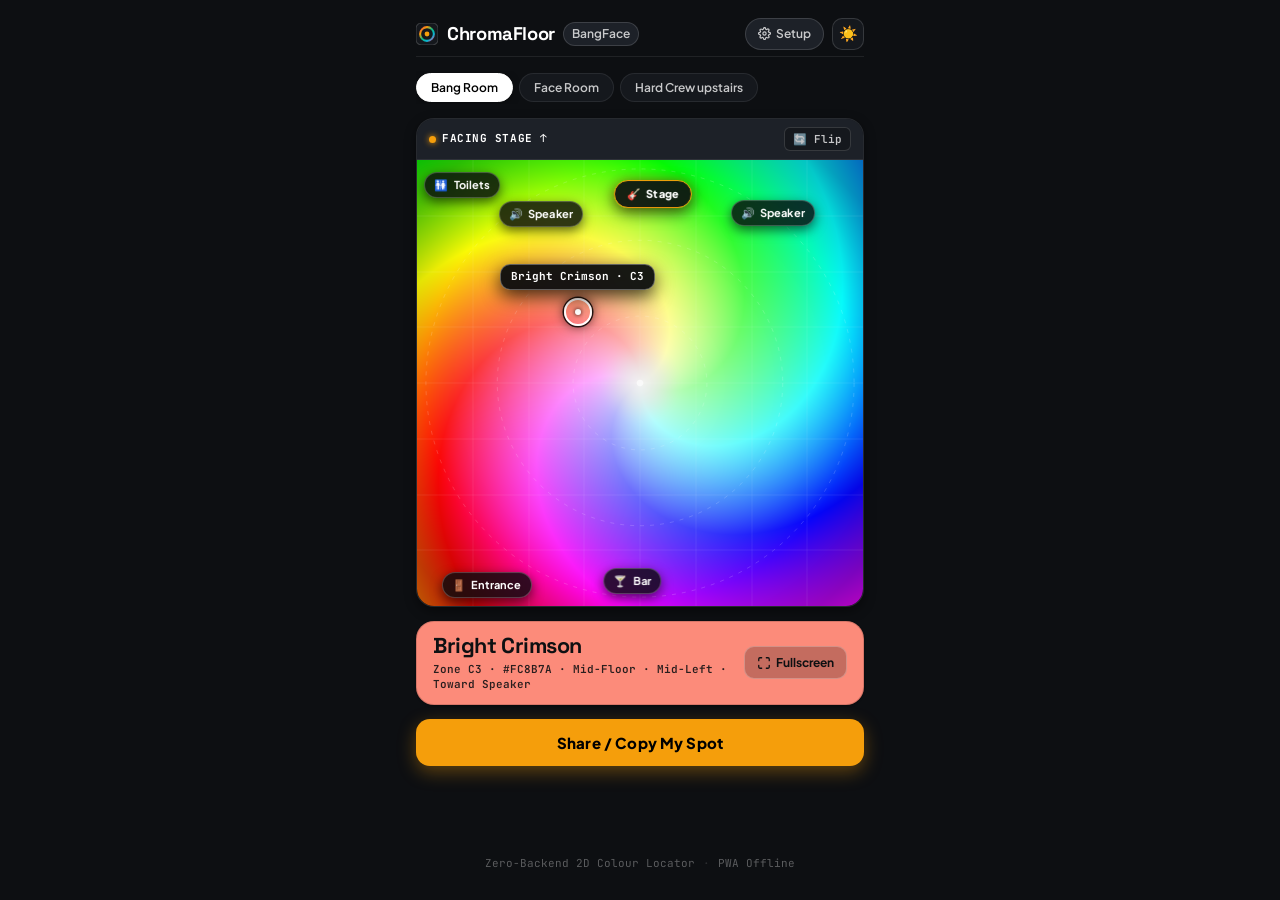
==== commit f99a0756: "feat: set BangFace rooms and fixtures as default venue config" ====
--- a/index.html
+++ b/index.html
@@ -45,7 +45,7 @@
           </div>
           <span class="brand-title">ChromaFloor</span>
         </a>
-        <span id="share-event-name" class="share-event-pill">My Event</span>
+        <span id="share-event-name" class="share-event-pill">BangFace</span>
       </div>
 
       <div class="share-header-right">
--- a/styles.css
+++ b/styles.css
@@ -2398,9 +2398,8 @@
   font-size: 0.6875rem;
   opacity: 0.88;
   font-weight: 600;
-  white-space: nowrap;
-  overflow: hidden;
-  text-overflow: ellipsis;
+  max-width: 100%;
+  line-height: 1.35;
   text-align: left;
 }
 
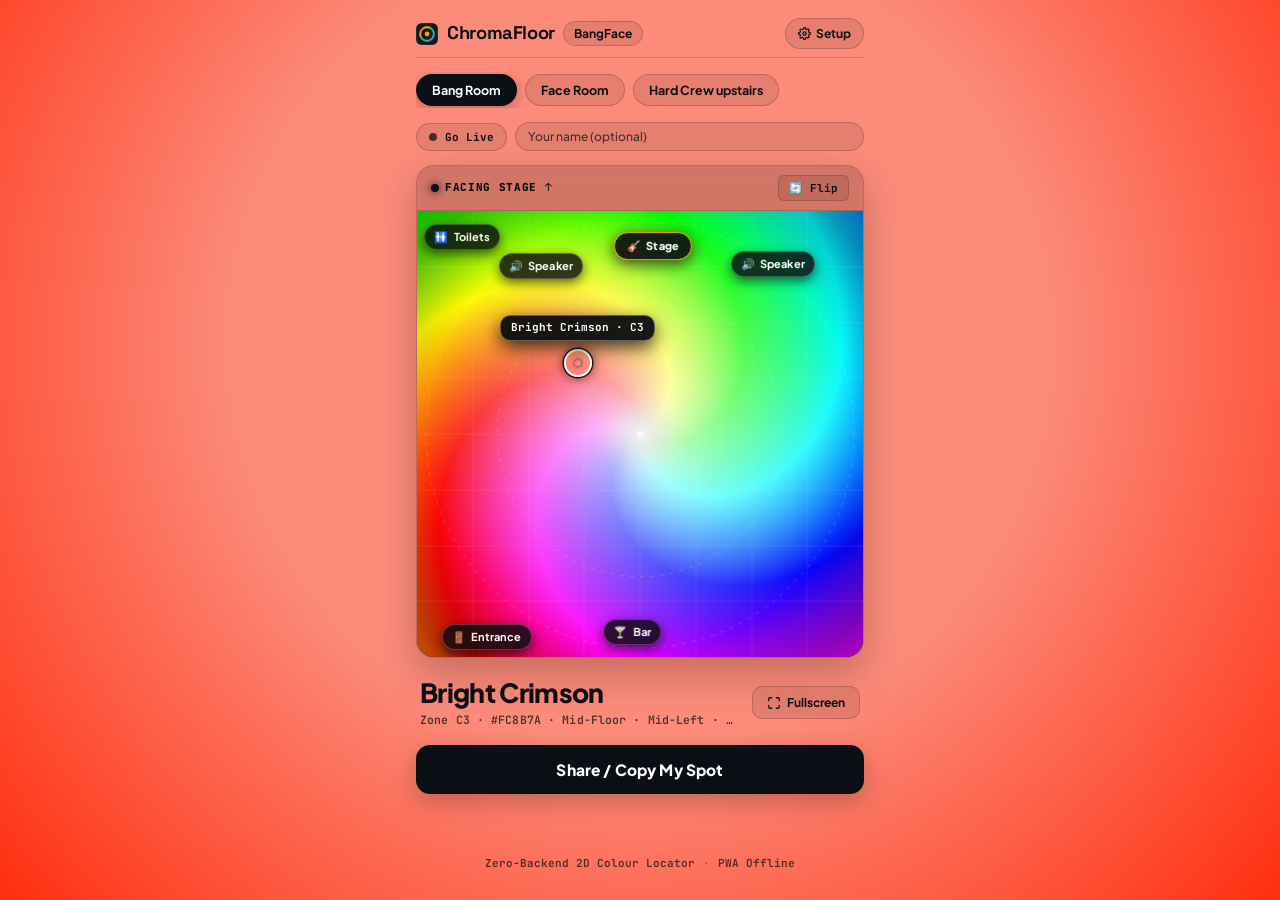
==== commit cbda2e1f: "feat: dynamic whole-app colour theming and zero-account Live Finder mode" ====
--- a/index.html
+++ b/index.html
@@ -18,7 +18,7 @@
   <link href="https://fonts.googleapis.com/css2?family=JetBrains+Mono:wght@400;500;600;700&family=Plus+Jakarta+Sans:wght@400;500;600;700;800&family=Space+Grotesk:wght@500;600;700&display=swap" rel="stylesheet" />
   <link rel="stylesheet" href="./styles.css" />
 </head>
-<body>
+<body class="themed-share-body">
 
   <!-- Radically Simple, Single-Column Sharing Shell (max-width: 480px) -->
   <div class="share-shell">
@@ -53,12 +53,21 @@
           <svg width="13" height="13" viewBox="0 0 24 24" fill="none" stroke="currentColor" stroke-width="2.2" stroke-linecap="round" stroke-linejoin="round" aria-hidden="true"><circle cx="12" cy="12" r="3"/><path d="M19.4 15a1.65 1.65 0 0 0 .33 1.82l.06.06a2 2 0 0 1 0 2.83 2 2 0 0 1-2.83 0l-.06-.06a1.65 1.65 0 0 0-1.82-.33 1.65 1.65 0 0 0-1 1.51V21a2 2 0 0 1-2 2 2 2 0 0 1-2-2v-.09A1.65 1.65 0 0 0 9 19.4a1.65 1.65 0 0 0-1.82.33l-.06.06a2 2 0 0 1-2.83 0 2 2 0 0 1 0-2.83l.06-.06a1.65 1.65 0 0 0 .33-1.82 1.65 1.65 0 0 0-1.51-1H3a2 2 0 0 1-2-2 2 2 0 0 1 2-2h.09A1.65 1.65 0 0 0 4.6 9a1.65 1.65 0 0 0-.33-1.82l-.06-.06a2 2 0 0 1 0-2.83 2 2 0 0 1 2.83 0l.06.06a1.65 1.65 0 0 0 1.82.33H9a1.65 1.65 0 0 0 1-1.51V3a2 2 0 0 1 2-2 2 2 0 0 1 2 2v.09a1.65 1.65 0 0 0 1 1.51 1.65 1.65 0 0 0 1.82-.33l.06-.06a2 2 0 0 1 2.83 0 2 2 0 0 1 0 2.83l-.06.06a1.65 1.65 0 0 0-.33 1.82V9a1.65 1.65 0 0 0 1.51 1H21a2 2 0 0 1 2 2 2 2 0 0 1-2 2h-.09a1.65 1.65 0 0 0-1.51 1z"/></svg>
           <span>Setup</span>
         </a>
-        <button id="btn-theme-toggle" type="button" class="btn-theme-toggle" aria-label="Toggle theme">☀️</button>
       </div>
     </header>
 
     <!-- 1. Room Selector -->
     <nav id="room-tabs" class="room-tabs share-room-tabs" role="tablist" aria-label="Select Room"></nav>
+
+    <!-- Sleek single-line frosted Live Bar -->
+    <div id="live-bar" class="live-bar">
+      <button id="btn-live-toggle" type="button" class="live-status-pill" title="Start or copy Live Finder session">
+        <span id="live-dot" class="live-dot"></span>
+        <span id="live-status-text">Go Live</span>
+      </button>
+      <input id="live-name-input" type="text" class="live-name-input" maxlength="20" placeholder="Your name (optional)" aria-label="Your name for Live Finder" />
+    </div>
+    <div id="live-peers-strip" class="live-peers-strip hidden"></div>
 
     <!-- Optional incoming friend banner (hidden unless a shared link was opened) -->
     <div id="shared-friend-banner" class="shared-friend-banner hidden"></div>
@@ -81,12 +90,12 @@
     </section>
 
     <!-- 3. Your Chosen Colour Readout -->
-    <div id="swatch-card" class="swatch-card share-swatch-card">
-      <div class="share-swatch-info">
-        <div id="swatch-color-name" class="swatch-color-name">Pearl White</div>
-        <div id="swatch-meta" class="swatch-meta">#F8FAFC · Zone D4 · Center</div>
+    <div id="spot-readout" class="spot-readout-row">
+      <div class="spot-readout-info">
+        <h1 id="swatch-color-name" class="spot-color-title">Bright Mint</h1>
+        <div id="swatch-meta" class="spot-color-meta">Zone G3 · #49FB82 · Toward Speaker</div>
       </div>
-      <button id="btn-fullscreen-beacon" type="button" class="btn-fullscreen-beacon" title="Fill screen with your colour">
+      <button id="btn-fullscreen-beacon" type="button" class="btn-themed-glass" title="Fill screen with pure colour">
         <svg width="14" height="14" viewBox="0 0 24 24" fill="none" stroke="currentColor" stroke-width="2.2" stroke-linecap="round" stroke-linejoin="round" aria-hidden="true"><path d="M8 3H5a2 2 0 0 0-2 2v3m18 0V5a2 2 0 0 0-2-2h-3m0 18h3a2 2 0 0 0 2-2v-3M3 16v3a2 2 0 0 0 2 2h3"/></svg>
         <span>Fullscreen</span>
       </button>
@@ -137,6 +146,7 @@
   <!-- Application Logic (Strict relative paths) -->
   <script src="./js/color-engine.js"></script>
   <script src="./js/url-state.js"></script>
+  <script src="./js/live-sync.js"></script>
   <script src="./js/share-app.js"></script>
 
   <!-- PWA Service Worker Registration -->
--- a/styles.css
+++ b/styles.css
@@ -2118,52 +2118,76 @@
 }
 
 /* ==========================================================================
-   18. DEDICATED SHARING UI STYLES (.share-shell)
-   Compact, ultra-simple, 1-screen mobile & desktop crowd locator (max-width: 480px)
+   18. DEDICATED SHARING UI STYLES (.themed-share-body & .share-shell)
+   Dynamic Whole-App Colour Theming: Tints the entire UI with the selected spot colour!
    ========================================================================== */
-.share-shell {
+html:has(body.themed-share-body),
+body.themed-share-body {
+  min-height: 100dvh;
+  margin: 0;
+  padding: 0;
+  background: radial-gradient(circle at 50% 38%, var(--spot-hex, #F8FAFC) 0%, var(--spot-hex, #F8FAFC) 48%, var(--spot-bg-edge, #B3B9C1) 100%);
+  background-attachment: fixed;
+  color: var(--theme-fg, #0B0E14);
+  overflow-x: hidden;
+}
+
+.themed-share-body .share-shell {
   max-width: 480px;
   margin: 0 auto;
   padding: 12px 16px 28px 16px;
   display: flex;
   flex-direction: column;
   gap: 12px;
-  min-height: 100vh;
+  min-height: 100dvh;
   justify-content: flex-start;
 }
 
 @media (min-height: 700px) and (min-width: 420px) {
-  .share-shell {
+  .themed-share-body .share-shell {
     padding-top: 18px;
     gap: 14px;
   }
 }
 
-/* Minimal Share Header */
-.share-header {
+/* Dynamic Frosted Header */
+.themed-share-body .share-header {
   display: flex;
   align-items: center;
   justify-content: space-between;
   gap: 10px;
-  padding-bottom: 6px;
-  border-bottom: 1px solid var(--border-hairline);
-}
-
-.share-header-left {
+  padding-bottom: 8px;
+  border-bottom: 1px solid var(--theme-glass-border, rgba(11, 14, 20, 0.18));
+}
+
+.themed-share-body .share-header-left {
   display: flex;
   align-items: center;
   gap: 8px;
   flex-wrap: wrap;
 }
 
-.share-event-pill {
+.themed-share-body .brand-link {
+  color: var(--theme-fg, #0B0E14);
+  text-decoration: none;
+}
+
+.themed-share-body .brand-title {
+  color: var(--theme-fg, #0B0E14);
+  font-weight: 800;
+  letter-spacing: -0.02em;
+}
+
+.themed-share-body .share-event-pill {
   font-family: var(--font-body);
   font-size: 0.75rem;
-  font-weight: 600;
-  color: var(--text-secondary);
-  background: var(--bg-surface-elevated);
-  border: 1px solid var(--border-subtle);
-  padding: 2px 8px;
+  font-weight: 700;
+  color: var(--theme-fg, #0B0E14);
+  background: var(--theme-glass, rgba(11, 14, 20, 0.09));
+  border: 1px solid var(--theme-glass-border, rgba(11, 14, 20, 0.18));
+  backdrop-filter: blur(16px);
+  -webkit-backdrop-filter: blur(16px);
+  padding: 3px 10px;
   border-radius: var(--radius-full);
   max-width: 140px;
   overflow: hidden;
@@ -2171,86 +2195,135 @@
   white-space: nowrap;
 }
 
-.share-header-right {
-  display: flex;
-  align-items: center;
-  gap: 8px;
-}
-
-.btn-setup-link {
+.themed-share-body .share-header-right {
+  display: flex;
+  align-items: center;
+  gap: 8px;
+}
+
+.themed-share-body .btn-setup-link {
   display: inline-flex;
   align-items: center;
   gap: 5px;
   padding: 6px 12px;
   border-radius: var(--radius-full);
-  background: var(--bg-surface-elevated);
-  border: 1px solid var(--border-subtle);
-  color: var(--text-secondary);
+  background: var(--theme-glass, rgba(11, 14, 20, 0.09));
+  border: 1px solid var(--theme-glass-border, rgba(11, 14, 20, 0.18));
+  color: var(--theme-fg, #0B0E14);
+  backdrop-filter: blur(16px);
+  -webkit-backdrop-filter: blur(16px);
   font-family: var(--font-body);
   font-size: 0.75rem;
-  font-weight: 600;
+  font-weight: 700;
   text-decoration: none;
+  transition: background 0.15s ease, border-color 0.15s ease, transform 0.1s ease;
+  white-space: nowrap;
+}
+
+.themed-share-body .btn-setup-link:hover {
+  background: var(--theme-glass-hover, rgba(11, 14, 20, 0.16));
+  border-color: var(--theme-fg, #0B0E14);
+  color: var(--theme-fg, #0B0E14);
+}
+
+/* Room tabs for sharing */
+.themed-share-body .share-room-tabs {
+  width: 100%;
+}
+
+.themed-share-body .room-tabs {
+  display: flex;
+  align-items: center;
+  gap: 8px;
+  overflow-x: auto;
+  padding: 2px 0;
+  scrollbar-width: none;
+}
+
+.themed-share-body .room-tabs::-webkit-scrollbar {
+  display: none;
+}
+
+.themed-share-body .room-tab {
+  display: inline-flex;
+  align-items: center;
+  gap: 7px;
+  padding: 7px 15px;
+  border-radius: var(--radius-full);
+  background: var(--theme-glass, rgba(11, 14, 20, 0.09));
+  border: 1px solid var(--theme-glass-border, rgba(11, 14, 20, 0.18));
+  color: var(--theme-fg, #0B0E14);
+  backdrop-filter: blur(16px);
+  -webkit-backdrop-filter: blur(16px);
+  font-family: var(--font-body);
+  font-size: 0.78125rem;
+  font-weight: 700;
+  cursor: pointer;
+  white-space: nowrap;
   transition: all 0.15s ease;
-  white-space: nowrap;
-}
-
-.btn-setup-link:hover {
-  background: var(--bg-surface);
-  border-color: var(--accent-amber);
-  color: var(--text-primary);
-}
-
-/* Room tabs for sharing */
-.share-room-tabs {
-  width: 100%;
-}
-
-/* Incoming friend spot banner */
-.shared-friend-banner {
+}
+
+.themed-share-body .room-tab:hover {
+  background: var(--theme-glass-hover, rgba(11, 14, 20, 0.16));
+  color: var(--theme-fg, #0B0E14);
+}
+
+.themed-share-body .room-tab.active {
+  background: var(--theme-solid-bg, #0B0E14) !important;
+  color: var(--theme-solid-fg, #FFFFFF) !important;
+  border-color: transparent !important;
+  box-shadow: 0 4px 14px rgba(0, 0, 0, 0.22);
+}
+
+/* Incoming friend spot banner in themed UI */
+.themed-share-body .shared-friend-banner {
   display: flex;
   align-items: center;
   justify-content: space-between;
   gap: 8px;
-  padding: 8px 12px;
-  border-radius: var(--radius-md);
-  background: var(--bg-surface-elevated);
-  border: 1px solid var(--accent-amber);
-  color: var(--text-primary);
-  font-family: var(--font-body);
-  font-size: 0.75rem;
-  box-shadow: 0 4px 12px var(--accent-amber-subtle);
+  padding: 10px 14px;
+  border-radius: var(--radius-lg);
+  background: var(--theme-glass, rgba(11, 14, 20, 0.09));
+  border: 1.5px solid var(--theme-glass-border, rgba(11, 14, 20, 0.18));
+  backdrop-filter: blur(18px);
+  -webkit-backdrop-filter: blur(18px);
+  color: var(--theme-fg, #0B0E14);
+  font-family: var(--font-body);
+  font-size: 0.8125rem;
+  box-shadow: 0 6px 18px rgba(0, 0, 0, 0.15);
   animation: slide-down 0.2s ease;
 }
 
-.friend-banner-content {
-  display: flex;
-  align-items: center;
-  gap: 6px;
+.themed-share-body .friend-banner-content {
+  display: flex;
+  align-items: center;
+  gap: 7px;
   overflow: hidden;
   text-overflow: ellipsis;
   white-space: nowrap;
 }
 
-.friend-dot {
-  width: 8px;
-  height: 8px;
+.themed-share-body .friend-dot {
+  width: 9px;
+  height: 9px;
   border-radius: 50%;
-  background: var(--accent-amber);
-  box-shadow: 0 0 8px var(--accent-amber);
+  background: var(--theme-fg, #0B0E14);
+  box-shadow: 0 0 8px var(--theme-fg, #0B0E14);
   flex-shrink: 0;
 }
 
-.friend-banner-close {
+.themed-share-body .friend-banner-close {
   background: transparent;
   border: none;
-  color: var(--text-muted);
+  color: var(--theme-fg-muted, rgba(11, 14, 20, 0.72));
   cursor: pointer;
   font-size: 0.875rem;
-  padding: 2px 4px;
-}
-
-.friend-banner-close:hover {
-  color: var(--text-primary);
+  padding: 2px 6px;
+  border-radius: var(--radius-xs);
+}
+
+.themed-share-body .friend-banner-close:hover {
+  color: var(--theme-fg, #0B0E14);
 }
 
 /* Friend pin pulsing on map overlay */
@@ -2270,7 +2343,7 @@
   width: 28px;
   height: 28px;
   border-radius: 50%;
-  border: 2px solid var(--accent-amber);
+  border: 2px solid var(--theme-solid-bg, #0B0E14);
   animation: pulse-halo 1.6s infinite;
   pointer-events: none;
 }
@@ -2279,17 +2352,17 @@
   width: 12px;
   height: 12px;
   border-radius: 50%;
-  background: var(--accent-amber);
-  border: 2px solid #FFFFFF;
+  background: var(--theme-solid-bg, #0B0E14);
+  border: 2px solid var(--theme-solid-fg, #FFFFFF);
   box-shadow: 0 0 8px rgba(0, 0, 0, 0.8);
 }
 
 .friend-pin-label {
   margin-top: 3px;
-  padding: 2px 6px;
+  padding: 2px 7px;
   border-radius: var(--radius-xs);
-  background: rgba(9, 11, 14, 0.9);
-  color: #FFFFFF;
+  background: var(--theme-solid-bg, #0B0E14);
+  color: var(--theme-solid-fg, #FFFFFF);
   font-family: var(--font-mono);
   font-size: 0.625rem;
   font-weight: 700;
@@ -2297,55 +2370,256 @@
   box-shadow: 0 2px 6px rgba(0, 0, 0, 0.6);
 }
 
-/* 2D Colour Wheel Map Card in Sharing UI */
-.wheel-stage-card {
+/* ==========================================================================
+   LIVE FINDER BAR & PEERS STRIP (Frosted Whole-App Theme Integration)
+   ========================================================================== */
+.themed-share-body .live-bar {
+  display: flex;
+  align-items: center;
+  gap: 8px;
+  width: 100%;
+}
+
+.themed-share-body .live-status-pill {
+  display: inline-flex;
+  align-items: center;
+  gap: 8px;
+  padding: 6px 12px;
+  border-radius: var(--radius-full);
+  background: var(--theme-glass, rgba(11, 14, 20, 0.09));
+  border: 1px solid var(--theme-glass-border, rgba(11, 14, 20, 0.18));
+  color: var(--theme-fg, #0B0E14);
+  font-family: var(--font-mono);
+  font-size: 0.6875rem;
+  font-weight: 700;
+  cursor: pointer;
+  white-space: nowrap;
+  backdrop-filter: blur(14px);
+  -webkit-backdrop-filter: blur(14px);
+  transition: all 0.15s ease;
+  flex-shrink: 0;
+}
+
+.themed-share-body .live-status-pill:hover {
+  background: var(--theme-glass-hover, rgba(11, 14, 20, 0.16));
+  border-color: var(--theme-fg, #0B0E14);
+}
+
+.themed-share-body .live-dot {
+  width: 8px;
+  height: 8px;
+  border-radius: 50%;
+  background: var(--theme-fg-muted, rgba(11, 14, 20, 0.4));
+  display: inline-block;
+  flex-shrink: 0;
+  transition: background 0.2s ease, box-shadow 0.2s ease;
+}
+
+.themed-share-body .live-dot.connecting {
+  background: var(--accent-amber, #F59E0B);
+  box-shadow: 0 0 8px rgba(245, 158, 11, 0.6);
+  animation: pulse-halo 1.5s infinite;
+}
+
+.themed-share-body .live-dot.live {
+  background: #10B981;
+  box-shadow: 0 0 10px rgba(16, 185, 129, 0.85);
+  animation: pulse-live-dot 1.4s infinite;
+}
+
+@keyframes pulse-live-dot {
+  0% { transform: scale(0.95); box-shadow: 0 0 0 0 rgba(16, 185, 129, 0.7); }
+  70% { transform: scale(1.15); box-shadow: 0 0 0 6px rgba(16, 185, 129, 0); }
+  100% { transform: scale(0.95); box-shadow: 0 0 0 0 rgba(16, 185, 129, 0); }
+}
+
+.themed-share-body .live-name-input {
+  flex: 1 1 auto;
+  min-width: 0;
+  padding: 6px 12px;
+  border-radius: var(--radius-full);
+  background: var(--theme-glass, rgba(11, 14, 20, 0.09));
+  border: 1px solid var(--theme-glass-border, rgba(11, 14, 20, 0.18));
+  color: var(--theme-fg, #0B0E14);
+  font-family: var(--font-body);
+  font-size: 0.75rem;
+  font-weight: 600;
+  backdrop-filter: blur(14px);
+  -webkit-backdrop-filter: blur(14px);
+  outline: none;
+  transition: all 0.15s ease;
+}
+
+.themed-share-body .live-name-input::placeholder {
+  color: var(--theme-fg-muted, rgba(11, 14, 20, 0.72));
+  font-weight: 500;
+}
+
+.themed-share-body .live-name-input:focus {
+  border-color: var(--theme-fg, #0B0E14);
+  background: var(--theme-glass-hover, rgba(11, 14, 20, 0.16));
+}
+
+/* Horizontal Scrollable Live Peers Strip */
+.themed-share-body .live-peers-strip {
+  display: flex;
+  align-items: center;
+  gap: 6px;
+  overflow-x: auto;
+  width: 100%;
+  padding: 2px 0;
+  scrollbar-width: none;
+}
+
+.themed-share-body .live-peers-strip::-webkit-scrollbar {
+  display: none;
+}
+
+.themed-share-body .live-peer-chip {
+  display: inline-flex;
+  align-items: center;
+  gap: 6px;
+  padding: 5px 10px;
+  border-radius: var(--radius-full);
+  background: var(--theme-glass, rgba(11, 14, 20, 0.09));
+  border: 1px solid var(--theme-glass-border, rgba(11, 14, 20, 0.18));
+  color: var(--theme-fg, #0B0E14);
+  font-family: var(--font-body);
+  font-size: 0.6875rem;
+  font-weight: 700;
+  cursor: pointer;
+  white-space: nowrap;
+  backdrop-filter: blur(14px);
+  -webkit-backdrop-filter: blur(14px);
+  transition: all 0.15s ease;
+  flex-shrink: 0;
+}
+
+.themed-share-body .live-peer-chip:hover {
+  background: var(--theme-glass-hover, rgba(11, 14, 20, 0.16));
+  border-color: var(--theme-fg, #0B0E14);
+}
+
+.themed-share-body .live-peer-chip-dot {
+  width: 8px;
+  height: 8px;
+  border-radius: 50%;
+  border: 1px solid rgba(255, 255, 255, 0.7);
+  flex-shrink: 0;
+}
+
+.themed-share-body .live-peer-chip-dist {
+  font-family: var(--font-mono);
+  font-size: 0.625rem;
+  color: var(--theme-fg-muted, rgba(11, 14, 20, 0.72));
+}
+
+/* Live Peer Pin on Radar Overlay */
+.live-peer-pin {
+  position: absolute;
+  transform: translate(-50%, -50%);
+  pointer-events: auto;
+  cursor: pointer;
+  z-index: 28;
   display: flex;
   flex-direction: column;
-  background: var(--bg-surface);
-  border: 1px solid var(--border-hairline);
+  align-items: center;
+}
+
+.live-peer-halo {
+  position: absolute;
+  width: 32px;
+  height: 32px;
+  border-radius: 50%;
+  animation: pulse-halo 1.5s infinite;
+  pointer-events: none;
+}
+
+.live-peer-circle {
+  width: 14px;
+  height: 14px;
+  border-radius: 50%;
+  border: 2px solid #FFFFFF;
+  box-shadow: 0 0 8px rgba(0, 0, 0, 0.85);
+  position: relative;
+  z-index: 2;
+}
+
+.live-peer-tag {
+  margin-top: 3px;
+  padding: 2px 7px;
+  border-radius: var(--radius-xs);
+  background: var(--theme-solid-bg, #0B0E14);
+  color: var(--theme-solid-fg, #FFFFFF);
+  font-family: var(--font-mono);
+  font-size: 0.625rem;
+  font-weight: 700;
+  white-space: nowrap;
+  box-shadow: 0 2px 6px rgba(0, 0, 0, 0.6);
+  z-index: 2;
+}
+
+/* 2D Colour Wheel Map Card in Themed Sharing UI */
+.themed-share-body .wheel-stage-card {
+  display: flex;
+  flex-direction: column;
+  background: var(--theme-glass, rgba(11, 14, 20, 0.09));
+  border: 1.5px solid var(--theme-glass-border, rgba(11, 14, 20, 0.18));
   border-radius: var(--radius-xl);
   overflow: hidden;
-  box-shadow: var(--shadow-md);
-}
-
-.wheel-top-strip {
+  box-shadow: 0 16px 40px rgba(0, 0, 0, 0.22);
+  backdrop-filter: blur(18px);
+  -webkit-backdrop-filter: blur(18px);
+}
+
+.themed-share-body .wheel-top-strip {
   display: flex;
   align-items: center;
   justify-content: space-between;
   gap: 8px;
-  padding: 8px 12px;
-  background: var(--bg-surface-elevated);
-  border-bottom: 1px solid var(--border-hairline);
-}
-
-.orientation-hint {
+  padding: 9px 14px;
+  background: var(--theme-wheel-bar, rgba(11, 14, 20, 0.09));
+  border-bottom: 1px solid var(--theme-glass-border, rgba(11, 14, 20, 0.18));
+}
+
+.themed-share-body .stage-dir-dot {
+  width: 8px;
+  height: 8px;
+  border-radius: 50%;
+  background: var(--theme-fg, #0B0E14);
+  box-shadow: 0 0 8px var(--theme-fg, #0B0E14);
+  display: inline-block;
+  vertical-align: middle;
+}
+
+.themed-share-body .orientation-hint {
   font-family: var(--font-mono);
   font-size: 0.6875rem;
-  font-weight: 700;
-  letter-spacing: 0.05em;
-  color: var(--text-primary);
-}
-
-.btn-flip-wheel {
+  font-weight: 800;
+  letter-spacing: 0.06em;
+  color: var(--theme-fg, #0B0E14);
+}
+
+.themed-share-body .btn-flip-wheel {
   display: inline-flex;
   align-items: center;
-  gap: 4px;
-  padding: 4px 8px;
+  gap: 5px;
+  padding: 5px 10px;
   border-radius: var(--radius-sm);
-  background: var(--bg-surface);
-  border: 1px solid var(--border-subtle);
-  color: var(--text-secondary);
+  background: var(--theme-glass, rgba(11, 14, 20, 0.09));
+  border: 1px solid var(--theme-glass-border, rgba(11, 14, 20, 0.18));
+  color: var(--theme-fg, #0B0E14);
   font-family: var(--font-mono);
   font-size: 0.6875rem;
-  font-weight: 600;
+  font-weight: 700;
   cursor: pointer;
   transition: all 0.12s ease;
 }
 
-.btn-flip-wheel:hover {
-  background: var(--bg-surface-sunken);
-  color: var(--text-primary);
-  border-color: var(--border-strong);
+.themed-share-body .btn-flip-wheel:hover {
+  background: var(--theme-glass-hover, rgba(11, 14, 20, 0.16));
+  color: var(--theme-fg, #0B0E14);
+  border-color: var(--theme-fg, #0B0E14);
 }
 
 .share-wheel-viewport {
@@ -2360,22 +2634,24 @@
   user-select: none;
 }
 
-/* Swatch Card in Sharing UI */
-.share-swatch-card {
-  display: flex !important;
-  flex-direction: row !important;
-  align-items: center !important;
-  justify-content: space-between !important;
-  text-align: left !important;
+/* Reticle Center Dot in Themed Viewport */
+.themed-share-body .reticle-dot {
+  background: var(--spot-hex, #FFFFFF);
+  box-shadow: 0 0 4px rgba(0, 0, 0, 0.9);
+}
+
+/* ==========================================================================
+   UNBOXED SPOT READOUT ROW (Sits directly on tinted app canvas)
+   ========================================================================== */
+.spot-readout-row {
+  display: flex;
+  align-items: center;
+  justify-content: space-between;
   gap: 12px;
-  padding: 12px 16px;
-  border-radius: var(--radius-xl);
-  border: 1px solid var(--border-subtle);
-  box-shadow: var(--shadow-sm);
-  transition: background-color 0.15s ease, color 0.15s ease, border-color 0.15s ease;
-}
-
-.share-swatch-info {
+  padding: 6px 4px 4px 4px;
+}
+
+.spot-readout-info {
   display: flex;
   flex-direction: column;
   align-items: flex-start;
@@ -2385,33 +2661,40 @@
   flex: 1 1 auto;
 }
 
-.share-swatch-card .swatch-color-name {
-  font-size: 1.35rem;
+.spot-color-title {
+  font-size: 1.65rem;
   font-weight: 800;
   line-height: 1.15;
-  letter-spacing: -0.02em;
-  text-align: left;
-}
-
-.swatch-meta {
-  font-family: var(--font-mono);
-  font-size: 0.6875rem;
-  opacity: 0.88;
+  letter-spacing: -0.025em;
+  color: var(--theme-fg, #0B0E14);
+  margin: 0;
+  padding: 0;
+}
+
+.spot-color-meta {
+  font-family: var(--font-mono);
+  font-size: 0.71875rem;
   font-weight: 600;
+  color: var(--theme-fg-muted, rgba(11, 14, 20, 0.72));
+  letter-spacing: 0.01em;
+  line-height: 1.35;
+  white-space: nowrap;
+  overflow: hidden;
+  text-overflow: ellipsis;
   max-width: 100%;
-  line-height: 1.35;
-  text-align: left;
-}
-
-.btn-fullscreen-beacon {
+}
+
+.btn-themed-glass {
   display: inline-flex;
   align-items: center;
-  gap: 5px;
-  padding: 8px 12px;
+  gap: 6px;
+  padding: 8px 14px;
   border-radius: var(--radius-md);
-  background: rgba(0, 0, 0, 0.22);
-  border: 1px solid rgba(255, 255, 255, 0.25);
-  color: inherit;
+  background: var(--theme-glass, rgba(11, 14, 20, 0.09));
+  border: 1px solid var(--theme-glass-border, rgba(11, 14, 20, 0.18));
+  color: var(--theme-fg, #0B0E14);
+  backdrop-filter: blur(14px);
+  -webkit-backdrop-filter: blur(14px);
   font-family: var(--font-body);
   font-size: 0.75rem;
   font-weight: 700;
@@ -2421,32 +2704,51 @@
   flex-shrink: 0;
 }
 
-.btn-fullscreen-beacon:hover {
-  background: rgba(0, 0, 0, 0.35);
-  border-color: rgba(255, 255, 255, 0.45);
-}
-
-/* Single Share Button in Sharing UI */
-.btn-single-share {
+.btn-themed-glass:hover {
+  background: var(--theme-glass-hover, rgba(11, 14, 20, 0.16));
+  border-color: var(--theme-fg, #0B0E14);
+}
+
+.btn-themed-glass:active {
+  transform: translateY(1px);
+}
+
+/* Primary Share Button in Themed Sharing UI */
+.themed-share-body #btn-share-spot,
+.themed-share-body .btn-single-share {
   width: 100%;
-  padding: 14px 20px;
-  font-size: 0.9375rem;
+  padding: 15px 22px;
+  font-size: 0.96875rem;
   letter-spacing: 0.01em;
   font-weight: 800;
   border-radius: var(--radius-lg);
-  box-shadow: 0 6px 18px var(--accent-amber-glow);
-}
-
-.btn-single-share:active {
+  background: var(--theme-solid-bg, #0B0E14);
+  color: var(--theme-solid-fg, #FFFFFF);
+  border: none;
+  box-shadow: 0 8px 24px rgba(0, 0, 0, 0.22);
+  cursor: pointer;
+  transition: transform 0.1s ease, box-shadow 0.15s ease, filter 0.15s ease;
+}
+
+.themed-share-body #btn-share-spot:hover,
+.themed-share-body .btn-single-share:hover {
+  filter: brightness(1.08);
+  box-shadow: 0 10px 28px rgba(0, 0, 0, 0.28);
+}
+
+.themed-share-body #btn-share-spot:active,
+.themed-share-body .btn-single-share:active {
   transform: translateY(1px);
 }
 
-.share-footer {
+/* Minimal Footer in Themed Sharing UI */
+.themed-share-body .share-footer {
   margin-top: auto;
   padding-top: 10px;
   font-family: var(--font-mono);
   font-size: 0.6875rem;
-  color: var(--text-dim);
+  font-weight: 600;
+  color: var(--theme-fg-muted, rgba(11, 14, 20, 0.72));
   text-align: center;
   display: flex;
   align-items: center;
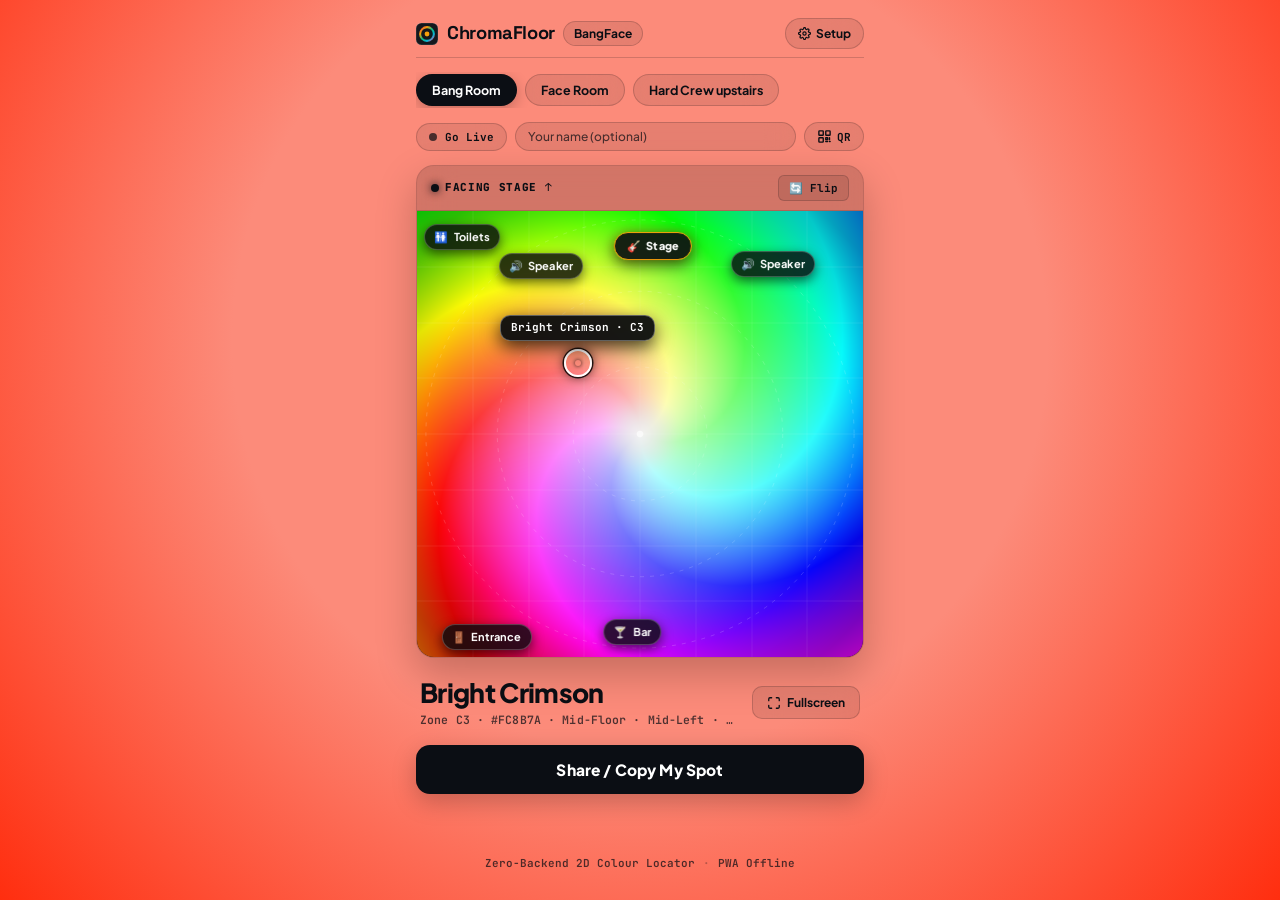
==== commit 3465ec3f: "feat: offline dancefloor QR code join modal and compact default-venue URLs" ====
--- a/index.html
+++ b/index.html
@@ -66,6 +66,10 @@
         <span id="live-status-text">Go Live</span>
       </button>
       <input id="live-name-input" type="text" class="live-name-input" maxlength="20" placeholder="Your name (optional)" aria-label="Your name for Live Finder" />
+      <button id="btn-show-qr" type="button" class="btn-live-qr" title="Show QR code for people nearby to scan & join">
+        <svg width="15" height="15" viewBox="0 0 24 24" fill="none" stroke="currentColor" stroke-width="2.2" stroke-linecap="round" stroke-linejoin="round" aria-hidden="true"><rect x="3" y="3" width="7" height="7" rx="1"/><rect x="14" y="3" width="7" height="7" rx="1"/><rect x="3" y="14" width="7" height="7" rx="1"/><path d="M14 14h3v3h-3zM20 14v3M14 20h3M20 20h1"/></svg>
+        <span>QR</span>
+      </button>
     </div>
     <div id="live-peers-strip" class="live-peers-strip hidden"></div>
 
@@ -119,6 +123,7 @@
   <div id="beacon-modal" class="beacon-modal hidden" role="dialog" aria-modal="true" aria-label="Crowd Color Beacon">
     <div class="beacon-controls-top">
       <div class="beacon-title-badge">⚡ CROWD COLOR BEACON</div>
+      <button id="beacon-qr-btn" type="button" class="beacon-top-btn" title="Show scannable QR code on top of beacon">QR Code</button>
       <button id="beacon-pulse-btn" type="button" class="beacon-top-btn">Pulse: OFF</button>
       <button id="beacon-close-btn" type="button" class="beacon-close-icon-btn" aria-label="Close beacon">✕</button>
     </div>
@@ -140,6 +145,29 @@
     </div>
   </div>
 
+  <!-- Dancefloor Join QR Modal -->
+  <div id="qr-modal" class="qr-modal hidden" role="dialog" aria-modal="true" aria-label="Scan QR to join Live Radar">
+    <div class="qr-modal-card">
+      <div class="qr-modal-header">
+        <div>
+          <div class="qr-modal-eyebrow">SCAN CAMERA TO JOIN</div>
+          <h2 id="qr-modal-title" class="qr-modal-title">BangFace · Bang Room</h2>
+        </div>
+        <button id="btn-close-qr" type="button" class="qr-close-btn" aria-label="Close QR code">✕</button>
+      </div>
+      <div id="qr-svg-wrap" class="qr-svg-wrap" aria-label="QR Code"></div>
+      <div id="qr-spot-summary" class="qr-spot-summary">Bright Mint · Zone G3</div>
+      <div id="qr-live-badge" class="qr-live-badge">
+        <span class="live-dot live"></span>
+        <span id="qr-live-text">Live radar ready — scan with phone camera</span>
+      </div>
+      <div class="qr-modal-actions">
+        <button id="btn-qr-copy" type="button" class="btn-qr-action">Copy Link</button>
+        <button id="btn-qr-done" type="button" class="btn-qr-primary">Done</button>
+      </div>
+    </div>
+  </div>
+
   <!-- Toast Notification Container -->
   <div id="toast-container" class="toast-container" aria-live="polite"></div>
 
@@ -147,6 +175,7 @@
   <script src="./js/color-engine.js"></script>
   <script src="./js/url-state.js"></script>
   <script src="./js/live-sync.js"></script>
+  <script src="./js/qr.js"></script>
   <script src="./js/share-app.js"></script>
 
   <!-- PWA Service Worker Registration -->
--- a/styles.css
+++ b/styles.css
@@ -2460,6 +2460,32 @@
   background: var(--theme-glass-hover, rgba(11, 14, 20, 0.16));
 }
 
+.themed-share-body .btn-live-qr {
+  display: inline-flex;
+  align-items: center;
+  gap: 5px;
+  padding: 6px 12px;
+  border-radius: var(--radius-full);
+  background: var(--theme-glass, rgba(11, 14, 20, 0.09));
+  border: 1px solid var(--theme-glass-border, rgba(11, 14, 20, 0.18));
+  color: var(--theme-fg, #0B0E14);
+  font-family: var(--font-mono);
+  font-size: 0.6875rem;
+  font-weight: 700;
+  cursor: pointer;
+  white-space: nowrap;
+  backdrop-filter: blur(14px);
+  -webkit-backdrop-filter: blur(14px);
+  transition: all 0.15s ease;
+  flex-shrink: 0;
+}
+
+.themed-share-body .btn-live-qr:hover {
+  background: var(--theme-glass-hover, rgba(11, 14, 20, 0.16));
+  border-color: var(--theme-fg, #0B0E14);
+  transform: translateY(-1px);
+}
+
 /* Horizontal Scrollable Live Peers Strip */
 .themed-share-body .live-peers-strip {
   display: flex;
@@ -2970,3 +2996,185 @@
   text-decoration: underline;
 }
 
+/* ==========================================================================
+   OFFLINE DANCEFLOOR JOIN QR MODAL
+   ========================================================================== */
+.qr-modal {
+  position: fixed;
+  inset: 0;
+  z-index: 1100;
+  display: flex;
+  align-items: center;
+  justify-content: center;
+  padding: 16px;
+  background: rgba(0, 0, 0, 0.62);
+  backdrop-filter: blur(14px);
+  -webkit-backdrop-filter: blur(14px);
+  user-select: none;
+  animation: qr-fade-in 0.2s cubic-bezier(0.16, 1, 0.3, 1);
+}
+
+.qr-modal.hidden {
+  display: none !important;
+}
+
+@keyframes qr-fade-in {
+  from { opacity: 0; transform: scale(0.97); }
+  to { opacity: 1; transform: scale(1); }
+}
+
+.qr-modal-card {
+  width: 100%;
+  max-width: 360px;
+  background: var(--bg-surface-overlay, #151921);
+  border: 1px solid var(--border-medium, rgba(255, 255, 255, 0.14));
+  box-shadow: 0 20px 48px -8px rgba(0, 0, 0, 0.75), 0 0 0 1px rgba(255, 255, 255, 0.06);
+  border-radius: var(--radius-lg, 16px);
+  padding: 20px;
+  display: flex;
+  flex-direction: column;
+  align-items: center;
+  gap: 14px;
+  color: var(--text-primary, #F8FAFC);
+  text-align: center;
+}
+
+.qr-modal-header {
+  display: flex;
+  align-items: flex-start;
+  justify-content: space-between;
+  width: 100%;
+  text-align: left;
+}
+
+.qr-modal-eyebrow {
+  font-family: var(--font-mono, monospace);
+  font-size: 0.625rem;
+  font-weight: 800;
+  letter-spacing: 0.08em;
+  color: var(--accent-amber, #F59E0B);
+  margin-bottom: 3px;
+}
+
+.qr-modal-title {
+  font-family: var(--font-display, sans-serif);
+  font-size: 1.05rem;
+  font-weight: 700;
+  color: var(--text-primary, #F8FAFC);
+  margin: 0;
+  line-height: 1.25;
+}
+
+.qr-close-btn {
+  background: rgba(255, 255, 255, 0.08);
+  border: 1px solid rgba(255, 255, 255, 0.12);
+  color: var(--text-secondary, #94A3B8);
+  width: 28px;
+  height: 28px;
+  border-radius: 50%;
+  display: inline-flex;
+  align-items: center;
+  justify-content: center;
+  font-size: 0.8125rem;
+  cursor: pointer;
+  transition: all 0.15s ease;
+  flex-shrink: 0;
+}
+
+.qr-close-btn:hover {
+  background: rgba(255, 255, 255, 0.18);
+  color: #FFFFFF;
+}
+
+/* Pure white crisp SVG container for maximum scanning contrast in dark clubs */
+.qr-svg-wrap {
+  background: #FFFFFF;
+  border-radius: 12px;
+  padding: 10px;
+  width: min(268px, 72vw);
+  aspect-ratio: 1 / 1;
+  box-shadow: 0 8px 24px rgba(0, 0, 0, 0.5);
+  display: flex;
+  align-items: center;
+  justify-content: center;
+  box-sizing: border-box;
+}
+
+.qr-svg-wrap svg {
+  width: 100%;
+  height: 100%;
+  display: block;
+}
+
+.qr-spot-summary {
+  font-family: var(--font-mono, monospace);
+  font-size: 0.75rem;
+  font-weight: 700;
+  color: var(--text-secondary, #CBD5E1);
+  letter-spacing: 0.02em;
+}
+
+.qr-live-badge {
+  display: inline-flex;
+  align-items: center;
+  justify-content: center;
+  gap: 8px;
+  padding: 6px 14px;
+  border-radius: var(--radius-full, 9999px);
+  background: rgba(16, 185, 129, 0.12);
+  border: 1px solid rgba(16, 185, 129, 0.3);
+  font-family: var(--font-mono, monospace);
+  font-size: 0.6875rem;
+  font-weight: 700;
+  color: #34D399;
+  width: 100%;
+  box-sizing: border-box;
+}
+
+.qr-modal-actions {
+  display: flex;
+  gap: 8px;
+  width: 100%;
+  margin-top: 4px;
+}
+
+.btn-qr-action {
+  flex: 1;
+  padding: 10px 14px;
+  border-radius: var(--radius-md, 8px);
+  background: rgba(255, 255, 255, 0.08);
+  border: 1px solid rgba(255, 255, 255, 0.14);
+  color: var(--text-primary, #F8FAFC);
+  font-family: var(--font-body, sans-serif);
+  font-size: 0.8125rem;
+  font-weight: 600;
+  cursor: pointer;
+  transition: all 0.15s ease;
+}
+
+.btn-qr-action:hover {
+  background: rgba(255, 255, 255, 0.15);
+  border-color: rgba(255, 255, 255, 0.28);
+}
+
+.btn-qr-primary {
+  flex: 1;
+  padding: 10px 14px;
+  border-radius: var(--radius-md, 8px);
+  background: var(--accent-amber, #F59E0B);
+  border: 1px solid var(--accent-amber, #F59E0B);
+  color: #0E1012;
+  font-family: var(--font-body, sans-serif);
+  font-size: 0.8125rem;
+  font-weight: 700;
+  cursor: pointer;
+  transition: all 0.15s ease;
+}
+
+.btn-qr-primary:hover {
+  background: #D97706;
+  border-color: #D97706;
+  transform: translateY(-1px);
+}
+
+
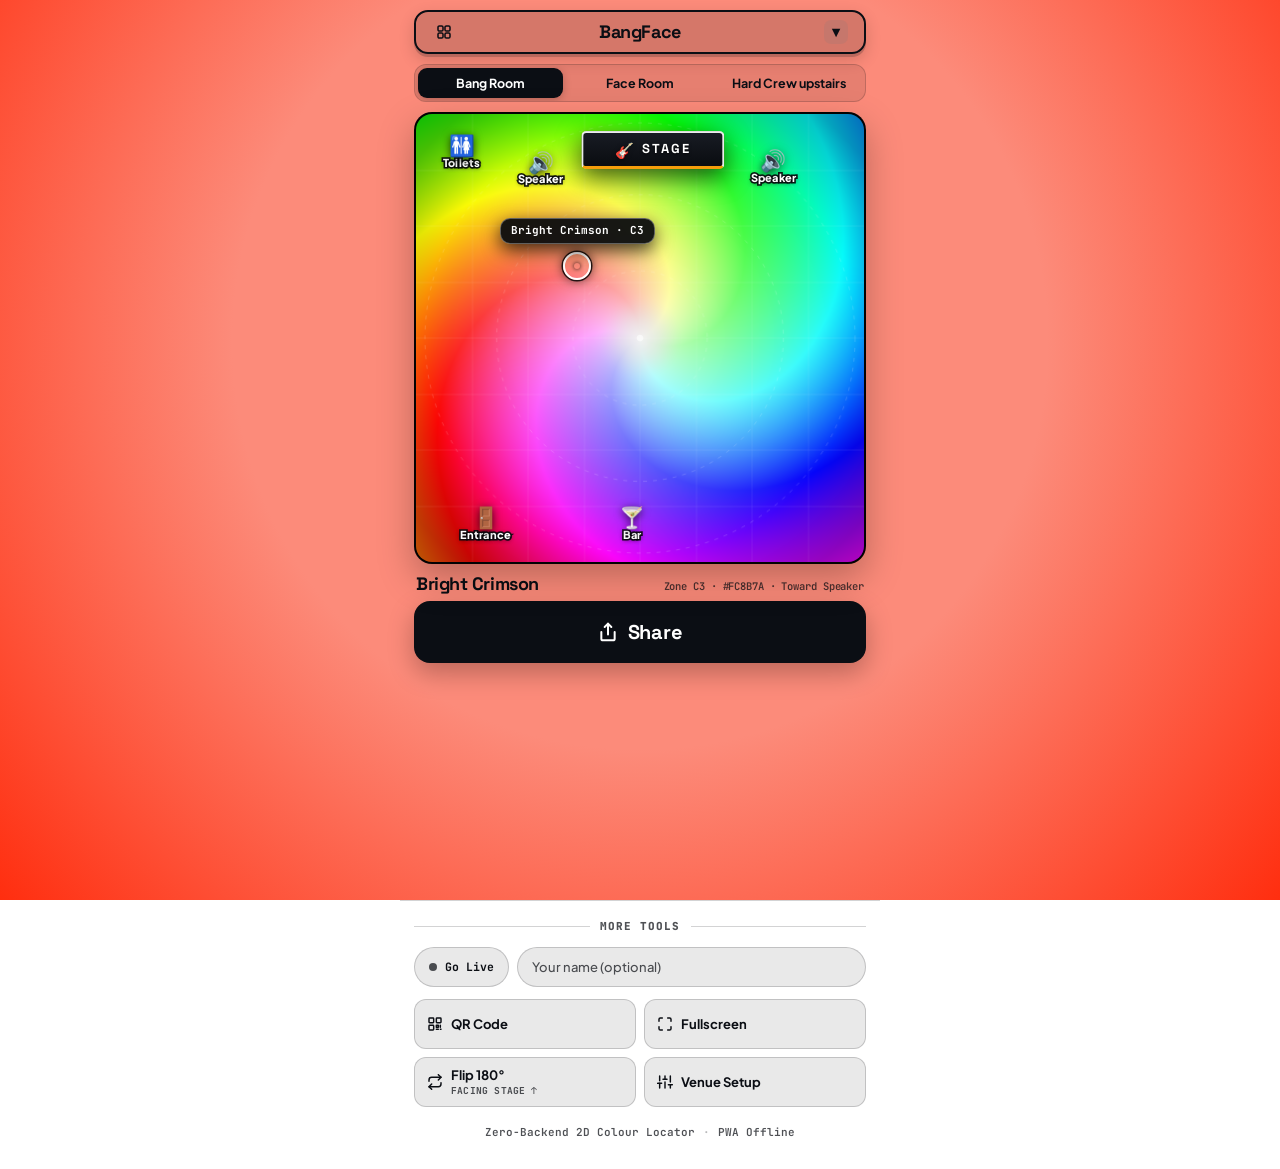
==== commit 21805a6f: "feat: strict 100dvh above-the-fold sharing hero, full-screen room menu, and solid friend colour badg" ====
--- a/index.html
+++ b/index.html
@@ -23,100 +23,118 @@
   <!-- Radically Simple, Single-Column Sharing Shell (max-width: 480px) -->
   <div class="share-shell">
 
-    <!-- Minimal Header Bar -->
-    <header class="share-header">
-      <div class="share-header-left">
-        <a href="./" class="brand-link" aria-label="ChromaFloor Home">
-          <div class="brand-mark">
-            <svg viewBox="0 0 32 32" width="22" height="22" fill="none" xmlns="http://www.w3.org/2000/svg" aria-hidden="true">
-              <rect width="32" height="32" rx="8" fill="#15181D" stroke="rgba(255,255,255,0.18)" stroke-width="1.5" />
-              <circle cx="16" cy="16" r="10" stroke="url(#shareBrandGrad)" stroke-width="3" />
-              <circle cx="16" cy="16" r="3.5" fill="#F59E0B" />
-              <defs>
-                <linearGradient id="shareBrandGrad" x1="0%" y1="0%" x2="100%" y2="100%">
-                  <stop offset="0%" stop-color="#EF4444" />
-                  <stop offset="25%" stop-color="#F59E0B" />
-                  <stop offset="50%" stop-color="#10B981" />
-                  <stop offset="75%" stop-color="#06B6D4" />
-                  <stop offset="100%" stop-color="#EC4899" />
-                </linearGradient>
-              </defs>
+    <!-- ZONE 1: Strictly Above the Fold (100dvh) -->
+    <div class="above-fold-hero">
+
+      <!-- Top Bar: Tactile Venue & Rooms Menu Button -->
+      <header class="share-header">
+        <button id="btn-venue-menu" type="button" class="btn-venue-menu" aria-haspopup="dialog" aria-expanded="false" title="Open rooms & venue menu">
+          <span class="venue-btn-icon" aria-hidden="true">
+            <svg width="16" height="16" viewBox="0 0 24 24" fill="none" stroke="currentColor" stroke-width="2.3" stroke-linecap="round" stroke-linejoin="round" aria-hidden="true">
+              <rect x="3" y="3" width="7.5" height="7.5" rx="2" />
+              <rect x="13.5" y="3" width="7.5" height="7.5" rx="2" />
+              <rect x="3" y="13.5" width="7.5" height="7.5" rx="2" />
+              <rect x="13.5" y="13.5" width="7.5" height="7.5" rx="2" />
             </svg>
-          </div>
-          <span class="brand-title">ChromaFloor</span>
+          </span>
+          <span id="share-event-name" class="venue-btn-title">BangFace</span>
+          <span class="venue-btn-chevron" aria-hidden="true">▾</span>
+        </button>
+      </header>
+
+      <!-- Tidy Segmented Room Navbar -->
+      <nav id="room-tabs" class="room-tabs share-room-tabs" role="tablist" aria-label="Select Room"></nav>
+
+      <!-- Friend Location Pill Area (collapsed when .hidden) -->
+      <div id="live-peers-strip" class="live-peers-strip hidden"></div>
+      <div id="shared-friend-banner" class="shared-friend-banner hidden"></div>
+
+      <!-- 2D Colour Wheel Stage Radar -->
+      <section class="wheel-stage-card" aria-label="2D Colour Wheel Stage Radar">
+        <div id="map-viewport" class="map-viewport share-wheel-viewport" tabindex="0" role="application" aria-label="Tap or drag on the colour wheel to choose where you are">
+          <canvas id="floor-canvas" width="800" height="800"></canvas>
+          <div id="map-overlay" class="map-overlay"></div>
+        </div>
+      </section>
+
+      <!-- Compact 1-Line Spot Readout + Big Share Button -->
+      <div class="share-cta-block">
+        <div id="spot-readout" class="spot-readout-compact">
+          <h1 id="swatch-color-name" class="spot-color-title">Bright Mint</h1>
+          <span id="swatch-meta" class="spot-color-meta">Zone G3 · #49FB82 · Toward Speaker</span>
+        </div>
+
+        <button id="btn-share-spot" type="button" class="btn-primary-amber btn-single-share">
+          <svg width="20" height="20" viewBox="0 0 24 24" fill="none" stroke="currentColor" stroke-width="2.4" stroke-linecap="round" stroke-linejoin="round" aria-hidden="true"><path d="M4 12v8a2 2 0 0 0 2 2h12a2 2 0 0 0 2-2v-8"/><polyline points="16 6 12 2 8 6"/><line x1="12" y1="2" x2="12" y2="15"/></svg>
+          <span id="share-btn-label">Share</span>
+        </button>
+      </div>
+
+    </div>
+
+    <!-- ZONE 2: Below the Fold Extra Controls -->
+    <section class="below-fold-tools" aria-label="More Tools">
+      <div class="below-fold-divider">
+        <span class="below-fold-caption">MORE TOOLS</span>
+      </div>
+
+      <!-- Live Finder Bar -->
+      <div id="live-bar" class="live-bar">
+        <button id="btn-live-toggle" type="button" class="live-status-pill" title="Start or copy Live Finder session">
+          <span id="live-dot" class="live-dot"></span>
+          <span id="live-status-text">Go Live</span>
+        </button>
+        <input id="live-name-input" type="text" class="live-name-input" maxlength="20" placeholder="Your name (optional)" aria-label="Your name for Live Finder" />
+      </div>
+
+      <!-- 2x2 Utility Grid -->
+      <div class="bottom-utility-grid">
+        <button id="btn-show-qr" type="button" class="btn-themed-glass btn-utility-item" title="Show QR code for people nearby to scan & join">
+          <svg width="16" height="16" viewBox="0 0 24 24" fill="none" stroke="currentColor" stroke-width="2.2" stroke-linecap="round" stroke-linejoin="round" aria-hidden="true"><rect x="3" y="3" width="7" height="7" rx="1"/><rect x="14" y="3" width="7" height="7" rx="1"/><rect x="3" y="14" width="7" height="7" rx="1"/><path d="M14 14h3v3h-3zM20 14v3M14 20h3M20 20h1"/></svg>
+          <span class="utility-item-label">QR Code</span>
+        </button>
+
+        <button id="btn-fullscreen-beacon" type="button" class="btn-themed-glass btn-utility-item" title="Fill screen with pure colour">
+          <svg width="16" height="16" viewBox="0 0 24 24" fill="none" stroke="currentColor" stroke-width="2.2" stroke-linecap="round" stroke-linejoin="round" aria-hidden="true"><path d="M8 3H5a2 2 0 0 0-2 2v3m18 0V5a2 2 0 0 0-2-2h-3m0 18h3a2 2 0 0 0 2-2v-3M3 16v3a2 2 0 0 0 2 2h3"/></svg>
+          <span class="utility-item-label">Fullscreen</span>
+        </button>
+
+        <button id="btn-flip-wheel" type="button" class="btn-themed-glass btn-utility-item btn-utility-flip" title="Flip perspective 180°">
+          <svg width="16" height="16" viewBox="0 0 24 24" fill="none" stroke="currentColor" stroke-width="2.2" stroke-linecap="round" stroke-linejoin="round" aria-hidden="true"><polyline points="17 1 21 5 17 9"/><path d="M3 11V9a4 4 0 0 1 4-4h14"/><polyline points="7 23 3 19 7 15"/><path d="M21 13v2a4 4 0 0 1-4 4H3"/></svg>
+          <span class="utility-flip-stack">
+            <span class="utility-item-label">Flip 180°</span>
+            <span id="orientation-hint" class="orientation-hint-sub">Facing Stage ↑</span>
+          </span>
+        </button>
+
+        <a id="link-to-setup" href="./setup.html" class="btn-themed-glass btn-utility-item" title="Customize rooms, stage & bar">
+          <svg width="16" height="16" viewBox="0 0 24 24" fill="none" stroke="currentColor" stroke-width="2.2" stroke-linecap="round" stroke-linejoin="round" aria-hidden="true"><line x1="4" y1="21" x2="4" y2="14"/><line x1="4" y1="10" x2="4" y2="3"/><line x1="12" y1="21" x2="12" y2="12"/><line x1="12" y1="8" x2="12" y2="3"/><line x1="20" y1="21" x2="20" y2="16"/><line x1="20" y1="12" x2="20" y2="3"/><line x1="1" y1="14" x2="7" y2="14"/><line x1="9" y1="8" x2="15" y2="8"/><line x1="17" y1="16" x2="23" y2="16"/></svg>
+          <span class="utility-item-label">Venue Setup</span>
         </a>
-        <span id="share-event-name" class="share-event-pill">BangFace</span>
-      </div>
-
-      <div class="share-header-right">
-        <a id="link-to-setup" href="./setup.html" class="btn-setup-link" title="Customize rooms, stage & bar">
-          <svg width="13" height="13" viewBox="0 0 24 24" fill="none" stroke="currentColor" stroke-width="2.2" stroke-linecap="round" stroke-linejoin="round" aria-hidden="true"><circle cx="12" cy="12" r="3"/><path d="M19.4 15a1.65 1.65 0 0 0 .33 1.82l.06.06a2 2 0 0 1 0 2.83 2 2 0 0 1-2.83 0l-.06-.06a1.65 1.65 0 0 0-1.82-.33 1.65 1.65 0 0 0-1 1.51V21a2 2 0 0 1-2 2 2 2 0 0 1-2-2v-.09A1.65 1.65 0 0 0 9 19.4a1.65 1.65 0 0 0-1.82.33l-.06.06a2 2 0 0 1-2.83 0 2 2 0 0 1 0-2.83l.06-.06a1.65 1.65 0 0 0 .33-1.82 1.65 1.65 0 0 0-1.51-1H3a2 2 0 0 1-2-2 2 2 0 0 1 2-2h.09A1.65 1.65 0 0 0 4.6 9a1.65 1.65 0 0 0-.33-1.82l-.06-.06a2 2 0 0 1 0-2.83 2 2 0 0 1 2.83 0l.06.06a1.65 1.65 0 0 0 1.82.33H9a1.65 1.65 0 0 0 1-1.51V3a2 2 0 0 1 2-2 2 2 0 0 1 2 2v.09a1.65 1.65 0 0 0 1 1.51 1.65 1.65 0 0 0 1.82-.33l.06-.06a2 2 0 0 1 2.83 0 2 2 0 0 1 0 2.83l-.06.06a1.65 1.65 0 0 0-.33 1.82V9a1.65 1.65 0 0 0 1.51 1H21a2 2 0 0 1 2 2 2 2 0 0 1-2 2h-.09a1.65 1.65 0 0 0-1.51 1z"/></svg>
-          <span>Setup</span>
-        </a>
-      </div>
-    </header>
-
-    <!-- 1. Room Selector -->
-    <nav id="room-tabs" class="room-tabs share-room-tabs" role="tablist" aria-label="Select Room"></nav>
-
-    <!-- Sleek single-line frosted Live Bar -->
-    <div id="live-bar" class="live-bar">
-      <button id="btn-live-toggle" type="button" class="live-status-pill" title="Start or copy Live Finder session">
-        <span id="live-dot" class="live-dot"></span>
-        <span id="live-status-text">Go Live</span>
-      </button>
-      <input id="live-name-input" type="text" class="live-name-input" maxlength="20" placeholder="Your name (optional)" aria-label="Your name for Live Finder" />
-      <button id="btn-show-qr" type="button" class="btn-live-qr" title="Show QR code for people nearby to scan & join">
-        <svg width="15" height="15" viewBox="0 0 24 24" fill="none" stroke="currentColor" stroke-width="2.2" stroke-linecap="round" stroke-linejoin="round" aria-hidden="true"><rect x="3" y="3" width="7" height="7" rx="1"/><rect x="14" y="3" width="7" height="7" rx="1"/><rect x="3" y="14" width="7" height="7" rx="1"/><path d="M14 14h3v3h-3zM20 14v3M14 20h3M20 20h1"/></svg>
-        <span>QR</span>
-      </button>
-    </div>
-    <div id="live-peers-strip" class="live-peers-strip hidden"></div>
-
-    <!-- Optional incoming friend banner (hidden unless a shared link was opened) -->
-    <div id="shared-friend-banner" class="shared-friend-banner hidden"></div>
-
-    <!-- 2. The 2D Colour Wheel Map Card -->
-    <section class="wheel-stage-card" aria-label="2D Colour Wheel Stage Radar">
-      <div class="wheel-top-strip">
-        <div class="orientation-box">
-          <span class="stage-dir-dot"></span>
-          <span id="orientation-hint" class="orientation-hint">FACING STAGE ↑</span>
-        </div>
-        <button id="btn-flip-wheel" type="button" class="btn-flip-wheel" title="Flip perspective 180°">🔄 Flip</button>
-      </div>
-
-      <!-- Square 1:1 Viewport -->
-      <div id="map-viewport" class="map-viewport share-wheel-viewport" tabindex="0" role="application" aria-label="Tap or drag on the colour wheel to choose where you are">
-        <canvas id="floor-canvas" width="800" height="800"></canvas>
-        <div id="map-overlay" class="map-overlay"></div>
-      </div>
+      </div>
+
+      <!-- Minimal footer info -->
+      <footer class="share-footer">
+        <span>Zero-Backend 2D Colour Locator</span>
+        <span class="footer-sep">·</span>
+        <span>PWA Offline</span>
+      </footer>
     </section>
 
-    <!-- 3. Your Chosen Colour Readout -->
-    <div id="spot-readout" class="spot-readout-row">
-      <div class="spot-readout-info">
-        <h1 id="swatch-color-name" class="spot-color-title">Bright Mint</h1>
-        <div id="swatch-meta" class="spot-color-meta">Zone G3 · #49FB82 · Toward Speaker</div>
-      </div>
-      <button id="btn-fullscreen-beacon" type="button" class="btn-themed-glass" title="Fill screen with pure colour">
-        <svg width="14" height="14" viewBox="0 0 24 24" fill="none" stroke="currentColor" stroke-width="2.2" stroke-linecap="round" stroke-linejoin="round" aria-hidden="true"><path d="M8 3H5a2 2 0 0 0-2 2v3m18 0V5a2 2 0 0 0-2-2h-3m0 18h3a2 2 0 0 0 2-2v-3M3 16v3a2 2 0 0 0 2 2h3"/></svg>
-        <span>Fullscreen</span>
-      </button>
-    </div>
-
-    <!-- 4. Single Share / Copy Button -->
-    <button id="btn-share-spot" type="button" class="btn-primary-amber btn-single-share">
-      <span id="share-btn-label">Share / Copy My Spot</span>
-    </button>
-
-    <!-- Minimal footer info -->
-    <footer class="share-footer">
-      <span>Zero-Backend 2D Colour Locator</span>
-      <span class="footer-sep">·</span>
-      <span>PWA Offline</span>
-    </footer>
-
+  </div>
+
+  <!-- Full-Screen Venue / Room Split Menu Modal -->
+  <div id="venue-menu-modal" class="venue-menu-modal hidden" role="dialog" aria-modal="true" aria-label="Choose Room or Home">
+    <div class="venue-menu-top">
+      <div class="venue-menu-heading">
+        <span class="venue-menu-eyebrow">GROUP ROOMS</span>
+        <span id="venue-menu-title" class="venue-menu-title">BangFace</span>
+      </div>
+      <button id="btn-close-venue-menu" type="button" class="venue-menu-close-btn" aria-label="Close menu">✕</button>
+    </div>
+    <div id="venue-menu-rooms" class="venue-menu-rooms">
+      <!-- Dynamically populated with equal-height room tiles (.venue-room-tile) + home/setup tile by share-app.js -->
+    </div>
   </div>
 
   <!-- Full-Screen Crowd Color Beacon Modal -->
--- a/styles.css
+++ b/styles.css
@@ -689,6 +689,155 @@
   box-shadow: 0 0 10px var(--accent-amber-glow);
 }
 
+/* Stage Required Placement Banner */
+.stage-required-banner {
+  display: flex;
+  align-items: center;
+  justify-content: space-between;
+  gap: 12px;
+  padding: 10px 14px;
+  border-radius: var(--radius-md);
+  background: rgba(245, 158, 11, 0.12);
+  border: 1px solid rgba(245, 158, 11, 0.45);
+  margin-bottom: 8px;
+}
+
+.stage-required-info {
+  display: flex;
+  align-items: center;
+  gap: 10px;
+}
+
+.stage-required-icon {
+  font-size: 1.4rem;
+  line-height: 1;
+}
+
+.stage-required-text {
+  display: flex;
+  flex-direction: column;
+  gap: 2px;
+}
+
+.stage-required-text strong {
+  font-family: var(--font-display);
+  font-size: 0.75rem;
+  color: #F59E0B;
+  letter-spacing: 0.04em;
+  text-transform: uppercase;
+}
+
+.stage-required-text span {
+  font-size: 0.6875rem;
+  color: var(--text-secondary);
+}
+
+.btn-place-stage {
+  flex-shrink: 0;
+  display: inline-flex;
+  align-items: center;
+  gap: 6px;
+  padding: 6px 14px;
+  border-radius: var(--radius-full);
+  background: linear-gradient(135deg, #F59E0B 0%, #D97706 100%);
+  color: #0E1012;
+  font-family: var(--font-display);
+  font-size: 0.75rem;
+  font-weight: 800;
+  letter-spacing: 0.04em;
+  border: none;
+  cursor: pointer;
+  box-shadow: 0 2px 8px rgba(245, 158, 11, 0.35);
+  transition: transform 0.12s ease, box-shadow 0.12s ease;
+}
+
+.btn-place-stage:hover {
+  transform: translateY(-1px);
+  box-shadow: 0 4px 14px rgba(245, 158, 11, 0.55);
+}
+
+.btn-place-stage:active {
+  transform: translateY(0);
+}
+
+/* Curated Dancefloor Emoji Quick Grid */
+.emoji-quick-grid {
+  display: grid;
+  grid-template-columns: repeat(auto-fill, minmax(88px, 1fr));
+  gap: 6px;
+  padding-top: 2px;
+}
+
+.emoji-quick-grid .emoji-chip {
+  display: inline-flex;
+  align-items: center;
+  justify-content: flex-start;
+  gap: 6px;
+  padding: 5px 8px;
+  font-size: 0.75rem;
+  font-weight: 600;
+  background: var(--bg-surface);
+  border: 1px solid var(--border-subtle);
+  border-radius: 6px;
+  color: var(--text-secondary);
+  cursor: pointer;
+  transition: all 0.12s ease;
+}
+
+.emoji-quick-grid .emoji-chip:hover {
+  background: var(--bg-surface-sunken);
+  color: var(--text-primary);
+  border-color: var(--accent-amber);
+  transform: translateY(-1px);
+}
+
+.emoji-quick-grid .emoji-chip.armed {
+  background: var(--accent-amber-subtle);
+  border-color: var(--accent-amber);
+  color: var(--accent-amber);
+  box-shadow: 0 0 10px var(--accent-amber-glow);
+}
+
+.emoji-quick-grid .emoji-chip .chip-label {
+  font-size: 0.6875rem;
+  white-space: nowrap;
+  overflow: hidden;
+  text-overflow: ellipsis;
+}
+
+/* Free Any-Emoji & Optional Label Bar */
+.custom-emoji-bar {
+  display: flex;
+  align-items: center;
+  gap: 8px;
+  margin-top: 4px;
+}
+
+.emoji-char-input {
+  width: 52px;
+  flex: 0 0 52px;
+  text-align: center;
+  font-size: 1.25rem;
+  padding: 6px 4px;
+  border-radius: var(--radius-sm);
+  background: var(--bg-surface);
+  border: 1px solid var(--border-default);
+}
+
+.emoji-char-input:focus {
+  border-color: var(--accent-amber);
+  box-shadow: 0 0 0 2px var(--accent-amber-glow);
+}
+
+.custom-label-input {
+  flex: 1 1 auto;
+  font-size: 0.75rem;
+  padding: 7px 10px;
+  background: var(--bg-surface);
+  border: 1px solid var(--border-default);
+  border-radius: var(--radius-sm);
+}
+
 /* Selected Fixture Inspector */
 .selected-fixture-bar {
   display: flex;
@@ -699,6 +848,39 @@
   background: var(--bg-surface-sunken);
   border: 1px solid var(--accent-amber-glow);
   flex-wrap: wrap;
+  margin-top: 4px;
+}
+
+.inspector-stage-view,
+.inspector-emoji-view {
+  display: flex;
+  align-items: center;
+  gap: 8px;
+  width: 100%;
+  flex-wrap: wrap;
+}
+
+.selected-fixture-emoji-input {
+  width: 48px;
+  flex: 0 0 48px;
+  text-align: center;
+  font-size: 1.2rem;
+  padding: 4px 2px;
+  background: var(--bg-surface);
+}
+
+.stage-required-pill {
+  font-family: var(--font-display);
+  font-size: 0.6875rem;
+  font-weight: 700;
+  text-transform: uppercase;
+  letter-spacing: 0.06em;
+  color: #F59E0B;
+  background: rgba(245, 158, 11, 0.14);
+  padding: 3px 8px;
+  border-radius: 4px;
+  border: 1px solid rgba(245, 158, 11, 0.35);
+  white-space: nowrap;
 }
 
 .selected-fixture-icon {
@@ -849,76 +1031,151 @@
 .landmark-pill {
   position: absolute;
   transform: translate(-50%, -50%);
-  padding: 4px 9px;
-  border-radius: var(--radius-full);
-  background: rgba(9, 11, 14, 0.82);
-  backdrop-filter: blur(6px);
-  -webkit-backdrop-filter: blur(6px);
-  border: 1px solid rgba(255, 255, 255, 0.22);
+  cursor: pointer;
+  z-index: 10;
+  user-select: none;
+  -webkit-user-select: none;
+  transition: transform 0.12s ease;
+}
+
+/* A. Architectural Stage Platform Block */
+.landmark-pill[data-type="stage"] {
+  min-width: clamp(132px, 38%, 196px);
+  padding: 9px 22px;
+  border-radius: 5px;
+  background: linear-gradient(180deg, #181C24 0%, #0A0C10 100%);
+  border: 2px solid rgba(255, 255, 255, 0.92);
+  border-bottom: 3.5px solid #F59E0B;
+  box-shadow: 0 8px 24px rgba(0, 0, 0, 0.65), 0 0 1px rgba(245, 158, 11, 0.4);
+  display: flex;
+  flex-direction: row;
+  align-items: center;
+  justify-content: center;
+  gap: 8px;
+  z-index: 15;
+  transition: transform 0.12s ease, box-shadow 0.12s ease, border-color 0.12s ease;
+}
+
+.landmark-pill[data-type="stage"]:hover {
+  transform: translate(-50%, -50%) scale(1.03);
+  box-shadow: 0 10px 28px rgba(0, 0, 0, 0.78);
+  border-color: #FFFFFF;
+}
+
+.landmark-pill[data-type="stage"]:active {
+  transform: translate(-50%, -50%) scale(0.97);
+}
+
+.landmark-pill[data-type="stage"] .lm-emoji,
+.landmark-pill[data-type="stage"] .landmark-icon {
+  font-size: 0.95rem;
+  line-height: 1;
+  filter: drop-shadow(0 1px 2px rgba(0, 0, 0, 0.6));
+}
+
+.landmark-pill[data-type="stage"] .lm-text,
+.landmark-pill[data-type="stage"] .landmark-title {
+  font-family: var(--font-display);
+  font-size: 0.8125rem;
+  font-weight: 800;
+  text-transform: uppercase;
+  letter-spacing: 0.14em;
   color: #FFFFFF;
+  -webkit-text-stroke: 0;
+  text-shadow: 0 1px 3px rgba(0, 0, 0, 0.7);
+  white-space: nowrap;
+}
+
+/* B. All Other Fixtures: Pure Emoji + Cartographic Label (NO PILL!) */
+.landmark-pill:not([data-type="stage"]) {
+  display: inline-flex;
+  flex-direction: column;
+  align-items: center;
+  gap: 1px;
+  background: transparent !important;
+  border: none !important;
+  box-shadow: none !important;
+  backdrop-filter: none !important;
+  -webkit-backdrop-filter: none !important;
+  padding: 2px 4px;
+}
+
+.landmark-pill:not([data-type="stage"]):hover {
+  transform: translate(-50%, -50%) scale(1.08);
+}
+
+.landmark-pill:not([data-type="stage"]):active {
+  transform: translate(-50%, -50%) scale(0.96);
+}
+
+.landmark-pill:not([data-type="stage"]) .lm-emoji,
+.landmark-pill:not([data-type="stage"]) .landmark-icon {
+  font-size: 1.3rem;
+  line-height: 1;
+  filter: drop-shadow(0 2px 4px rgba(0, 0, 0, 0.72));
+  transition: transform 0.12s ease;
+}
+
+.landmark-pill:not([data-type="stage"]).pure-emoji .lm-emoji,
+.landmark-pill:not([data-type="stage"]) .lm-emoji.standalone {
+  font-size: 1.45rem;
+  line-height: 1;
+  filter: drop-shadow(0 3px 6px rgba(0, 0, 0, 0.82));
+}
+
+.landmark-pill:not([data-type="stage"]) .lm-text,
+.landmark-pill:not([data-type="stage"]) .landmark-title {
   font-family: var(--font-body);
-  font-size: 0.6875rem; /* 11px */
-  font-weight: 700;
-  letter-spacing: 0.01em;
-  display: flex;
-  align-items: center;
-  gap: 5px;
-  box-shadow: 0 4px 12px rgba(0, 0, 0, 0.6);
-  cursor: pointer;
-  z-index: 10;
-  transition: transform 0.12s ease, background 0.12s ease, border-color 0.12s ease;
-}
-
-.landmark-pill:hover {
-  background: rgba(9, 11, 14, 0.95);
-  border-color: #FFFFFF;
-  transform: translate(-50%, -50%) scale(1.05);
-}
-
-.landmark-pill:active {
-  transform: translate(-50%, -50%) scale(0.96);
-}
-
-/* Prominent Stage / Booth Architectural Anchors */
-.landmark-pill[data-type="stage"],
-.landmark-pill[data-type="dj"] {
-  padding: 5px 12px;
-  background: rgba(13, 15, 18, 0.92);
-  border: 1.5px solid var(--accent-amber);
+  font-size: 0.6875rem;
+  font-weight: 800;
+  line-height: 1.1;
+  letter-spacing: 0.02em;
   color: #FFFFFF;
-  font-weight: 800;
-  letter-spacing: 0.02em;
-  box-shadow: 0 4px 16px rgba(0, 0, 0, 0.7), 0 0 10px var(--accent-amber-glow);
-  z-index: 15;
-}
-
-/* Editable Draggable Fixture States */
+  paint-order: stroke fill;
+  -webkit-text-stroke: 3.2px rgba(10, 12, 16, 0.92);
+  text-shadow: 0 1px 4px rgba(0, 0, 0, 0.85);
+  white-space: nowrap;
+}
+
+/* Setup Studio: Editable & Selection States */
 .landmark-pill.editable {
   cursor: grab;
-  border-style: dashed;
-  border-color: rgba(245, 158, 11, 0.6);
-}
-
-.landmark-pill.editable:hover {
-  border-color: var(--accent-amber);
-  background: rgba(21, 24, 29, 0.96);
-}
-
-.landmark-pill.dragging {
+}
+
+.landmark-pill:not([data-type="stage"]).editable:hover,
+.landmark-pill:not([data-type="stage"]).selected-fixture {
+  outline: 1.5px dashed #F59E0B;
+  outline-offset: 3px;
+  border-radius: 6px;
+  background: rgba(10, 12, 16, 0.28) !important;
+  z-index: 35 !important;
+}
+
+.landmark-pill:not([data-type="stage"]).dragging {
   cursor: grabbing !important;
-  transform: translate(-50%, -50%) scale(1.06) !important;
+  outline: 2px dashed #F59E0B !important;
+  outline-offset: 4px !important;
+  background: rgba(10, 12, 16, 0.45) !important;
+  transform: translate(-50%, -50%) scale(1.1) !important;
   z-index: 40 !important;
-  box-shadow: 0 8px 24px rgba(0, 0, 0, 0.8), 0 0 14px var(--accent-amber-glow);
-  border-color: var(--accent-amber) !important;
-  border-style: solid !important;
-}
-
-/* Selected Fixture State (Halo Glow) */
-.landmark-pill.selected-fixture {
-  border-color: var(--accent-amber) !important;
-  border-style: solid !important;
-  box-shadow: 0 0 0 3px var(--bg-canvas), 0 0 0 5px var(--accent-amber), 0 4px 16px rgba(0, 0, 0, 0.8) !important;
+}
+
+.landmark-pill[data-type="stage"].editable:hover {
+  border-color: #F59E0B;
+}
+
+.landmark-pill[data-type="stage"].selected-fixture {
+  border-color: #F59E0B !important;
+  box-shadow: 0 0 0 3px var(--bg-canvas), 0 0 0 5px #F59E0B, 0 6px 18px rgba(0, 0, 0, 0.7) !important;
   z-index: 35 !important;
+}
+
+.landmark-pill[data-type="stage"].dragging {
+  cursor: grabbing !important;
+  transform: translate(-50%, -50%) scale(1.05) !important;
+  box-shadow: 0 10px 28px rgba(0, 0, 0, 0.8), 0 0 16px var(--accent-amber-glow) !important;
+  border-color: #F59E0B !important;
+  z-index: 40 !important;
 }
 
 /* Crew Pins */
@@ -1855,6 +2112,7 @@
 }
 
 /* Strobe / Pulse Animation for Beacon */
+.beacon-modal.pulsing,
 .beacon-modal.animate-pulse {
   animation: beacon-strobe 1s ease-in-out infinite;
 }
@@ -2119,7 +2377,7 @@
 
 /* ==========================================================================
    18. DEDICATED SHARING UI STYLES (.themed-share-body & .share-shell)
-   Dynamic Whole-App Colour Theming: Tints the entire UI with the selected spot colour!
+   Dynamic Whole-App Colour Theming + Strict 100dvh Above-the-Fold Hero
    ========================================================================== */
 html:has(body.themed-share-body),
 body.themed-share-body {
@@ -2135,262 +2393,503 @@
 .themed-share-body .share-shell {
   max-width: 480px;
   margin: 0 auto;
-  padding: 12px 16px 28px 16px;
+  padding: 0;
+  gap: 0;
   display: flex;
   flex-direction: column;
-  gap: 12px;
   min-height: 100dvh;
   justify-content: flex-start;
 }
 
-@media (min-height: 700px) and (min-width: 420px) {
-  .themed-share-body .share-shell {
-    padding-top: 18px;
-    gap: 14px;
-  }
-}
-
-/* Dynamic Frosted Header */
+/* Zone 1: Strictly Above the Fold (100dvh) */
+.themed-share-body .above-fold-hero {
+  height: 100dvh;
+  max-height: 100dvh;
+  min-height: 100dvh;
+  padding: 10px 14px 14px 14px;
+  display: flex;
+  flex-direction: column;
+  gap: 10px;
+  box-sizing: border-box;
+  width: 100%;
+}
+
+/* Top Bar & Tactile Venue Menu Button (#btn-venue-menu) */
 .themed-share-body .share-header {
+  display: flex;
+  align-items: center;
+  width: 100%;
+  padding: 0;
+  border: none;
+  flex-shrink: 0;
+}
+
+.themed-share-body .btn-venue-menu {
+  width: 100%;
+  min-height: 44px;
+  padding: 8px 16px;
+  border-radius: 14px;
+  background: var(--theme-glass-hover, rgba(11, 14, 20, 0.16));
+  border: 2px solid var(--theme-fg, #0B0E14);
+  box-shadow: 0 3px 0 var(--theme-glass-border, rgba(11, 14, 20, 0.24)), 0 6px 16px rgba(0, 0, 0, 0.16);
+  color: var(--theme-fg, #0B0E14);
+  font-family: var(--font-display);
+  font-size: 1.125rem;
+  font-weight: 800;
+  letter-spacing: -0.02em;
   display: flex;
   align-items: center;
   justify-content: space-between;
   gap: 10px;
-  padding-bottom: 8px;
-  border-bottom: 1px solid var(--theme-glass-border, rgba(11, 14, 20, 0.18));
-}
-
-.themed-share-body .share-header-left {
-  display: flex;
-  align-items: center;
-  gap: 8px;
-  flex-wrap: wrap;
-}
-
-.themed-share-body .brand-link {
-  color: var(--theme-fg, #0B0E14);
-  text-decoration: none;
-}
-
-.themed-share-body .brand-title {
-  color: var(--theme-fg, #0B0E14);
-  font-weight: 800;
-  letter-spacing: -0.02em;
-}
-
-.themed-share-body .share-event-pill {
-  font-family: var(--font-body);
-  font-size: 0.75rem;
-  font-weight: 700;
-  color: var(--theme-fg, #0B0E14);
-  background: var(--theme-glass, rgba(11, 14, 20, 0.09));
-  border: 1px solid var(--theme-glass-border, rgba(11, 14, 20, 0.18));
-  backdrop-filter: blur(16px);
-  -webkit-backdrop-filter: blur(16px);
-  padding: 3px 10px;
-  border-radius: var(--radius-full);
-  max-width: 140px;
+  cursor: pointer;
+  transition: transform 0.1s ease, background 0.15s ease, color 0.15s ease, box-shadow 0.12s ease;
+}
+
+.themed-share-body .btn-venue-menu:hover {
+  background: var(--theme-solid-bg, #0B0E14);
+  color: var(--theme-solid-fg, #FFFFFF);
+}
+
+.themed-share-body .btn-venue-menu:active {
+  transform: translateY(1px);
+  box-shadow: 0 1px 0 var(--theme-glass-border, rgba(11, 14, 20, 0.24)), 0 3px 8px rgba(0, 0, 0, 0.14);
+}
+
+.themed-share-body .venue-btn-icon {
+  display: inline-flex;
+  align-items: center;
+  justify-content: center;
+  width: 24px;
+  height: 24px;
+  flex-shrink: 0;
+}
+
+.themed-share-body .venue-btn-title {
+  flex: 1 1 auto;
+  text-align: center;
   overflow: hidden;
   text-overflow: ellipsis;
   white-space: nowrap;
-}
-
-.themed-share-body .share-header-right {
-  display: flex;
-  align-items: center;
+  line-height: 1.15;
+}
+
+.themed-share-body .venue-btn-chevron {
+  display: inline-flex;
+  align-items: center;
+  justify-content: center;
+  width: 24px;
+  height: 24px;
+  border-radius: 7px;
+  background: rgba(127, 127, 127, 0.16);
+  font-size: 0.95rem;
+  line-height: 1;
+  flex-shrink: 0;
+}
+
+/* Tidy Segmented Room Navbar */
+.themed-share-body .share-room-tabs {
+  width: 100%;
+  display: flex;
+  align-items: stretch;
+  gap: 4px;
+  padding: 3px;
+  border-radius: 12px;
+  background: var(--theme-glass, rgba(11, 14, 20, 0.09));
+  border: 1px solid var(--theme-glass-border, rgba(11, 14, 20, 0.18));
+  overflow-x: auto;
+  flex-shrink: 0;
+  scrollbar-width: none;
+}
+
+.themed-share-body .share-room-tabs::-webkit-scrollbar {
+  display: none;
+}
+
+.themed-share-body .share-room-tabs .room-tab {
+  flex: 1 1 0;
+  display: inline-flex;
+  align-items: center;
+  justify-content: center;
+  text-align: center;
+  gap: 6px;
+  padding: 7px 10px;
+  border-radius: 9px;
+  border: none;
+  background: transparent;
+  color: var(--theme-fg, #0B0E14);
+  font-family: var(--font-body);
+  font-size: 0.78125rem;
+  font-weight: 700;
+  min-width: max-content;
+  cursor: pointer;
+  white-space: nowrap;
+  transition: background 0.15s ease, color 0.15s ease, box-shadow 0.15s ease;
+}
+
+.themed-share-body .share-room-tabs .room-tab:hover:not(.active) {
+  background: var(--theme-glass-hover, rgba(11, 14, 20, 0.16));
+  color: var(--theme-fg, #0B0E14);
+}
+
+.themed-share-body .share-room-tabs .room-tab.active {
+  background: var(--theme-solid-bg, #0B0E14) !important;
+  color: var(--theme-solid-fg, #FFFFFF) !important;
+  border: none !important;
+  box-shadow: 0 2px 8px rgba(0, 0, 0, 0.22);
+}
+
+/* Friend Location Pills — 100% Solid Opaque Friend Spot Colour */
+.themed-share-body .shared-friend-banner {
+  display: flex;
+  align-items: center;
+  justify-content: space-between;
   gap: 8px;
-}
-
-.themed-share-body .btn-setup-link {
+  padding: 8px 12px;
+  border-radius: 999px;
+  background-color: #0B0E14;
+  color: #FFFFFF;
+  border: 2px solid #FFFFFF;
+  box-shadow: 0 4px 14px rgba(0, 0, 0, 0.35), 0 0 0 1.5px rgba(11, 14, 20, 0.55);
+  font-family: var(--font-body);
+  font-size: 0.78125rem;
+  font-weight: 700;
+  flex-shrink: 0;
+  animation: slide-down 0.2s ease;
+}
+
+.themed-share-body .friend-banner-content {
+  display: flex;
+  align-items: center;
+  gap: 7px;
+  overflow: hidden;
+  text-overflow: ellipsis;
+  white-space: nowrap;
+  min-width: 0;
+}
+
+.themed-share-body .friend-dot {
+  width: 9px;
+  height: 9px;
+  border-radius: 50%;
+  background-color: currentColor;
+  border: 1.5px solid currentColor;
+  flex-shrink: 0;
+}
+
+.themed-share-body .friend-banner-close {
+  background: transparent;
+  border: none;
+  color: inherit;
+  opacity: 0.82;
+  cursor: pointer;
+  font-size: 0.875rem;
+  font-weight: 800;
+  padding: 2px 6px;
+  border-radius: var(--radius-xs);
+  flex-shrink: 0;
+}
+
+.themed-share-body .friend-banner-close:hover {
+  opacity: 1;
+}
+
+/* Horizontal Scrollable Live Peers Strip (Opaque Friend Colour Chips) */
+.themed-share-body .live-peers-strip {
+  display: flex;
+  align-items: center;
+  gap: 6px;
+  overflow-x: auto;
+  width: 100%;
+  padding: 2px 1px;
+  flex-shrink: 0;
+  scrollbar-width: none;
+}
+
+.themed-share-body .live-peers-strip::-webkit-scrollbar {
+  display: none;
+}
+
+.themed-share-body .live-peer-chip {
   display: inline-flex;
   align-items: center;
-  gap: 5px;
+  gap: 6px;
   padding: 6px 12px;
+  border-radius: 999px;
+  background-color: #0B0E14;
+  color: #FFFFFF;
+  border: 2px solid #FFFFFF;
+  box-shadow: 0 3px 12px rgba(0, 0, 0, 0.35), 0 0 0 1.5px rgba(11, 14, 20, 0.55);
+  font-family: var(--font-body);
+  font-size: 0.75rem;
+  font-weight: 800;
+  cursor: pointer;
+  white-space: nowrap;
+  transition: transform 0.12s ease, box-shadow 0.12s ease;
+  flex-shrink: 0;
+}
+
+.themed-share-body .live-peer-chip:hover {
+  transform: translateY(-1px);
+  box-shadow: 0 5px 16px rgba(0, 0, 0, 0.45), 0 0 0 1.5px rgba(11, 14, 20, 0.7);
+}
+
+.themed-share-body .live-peer-chip:active {
+  transform: translateY(0);
+}
+
+.themed-share-body .live-peer-chip-dot {
+  width: 9px;
+  height: 9px;
+  border-radius: 50%;
+  border: 1.5px solid currentColor;
+  flex-shrink: 0;
+}
+
+.themed-share-body .live-peer-chip-dist {
+  font-family: var(--font-mono);
+  font-size: 0.6875rem;
+  font-weight: 700;
+  color: inherit;
+  opacity: 0.86;
+}
+
+/* Friend Name & Pin Badges on Radar Overlay — High-Emphasis Friend Colour */
+.friend-pin-marker,
+.live-peer-pin {
+  position: absolute;
+  transform: translate(-50%, -8px);
+  pointer-events: auto;
+  cursor: pointer;
+  z-index: 46;
+  display: flex;
+  flex-direction: column;
+  align-items: center;
+}
+
+.friend-pin-pulse,
+.live-peer-halo {
+  position: absolute;
+  top: -8px;
+  width: 32px;
+  height: 32px;
+  border-radius: 50%;
+  border: 2px solid #FFFFFF;
+  animation: pulse-halo 1.6s infinite;
+  pointer-events: none;
+}
+
+.friend-pin-dot,
+.live-peer-circle {
+  width: 16px;
+  height: 16px;
+  border-radius: 50%;
+  background-color: var(--theme-solid-bg, #0B0E14);
+  border: 2.5px solid #FFFFFF;
+  box-shadow: 0 0 0 2px rgba(9, 11, 14, 0.92), 0 4px 10px rgba(0, 0, 0, 0.8);
+  position: relative;
+  z-index: 2;
+  flex-shrink: 0;
+}
+
+.friend-pin-label,
+.live-peer-tag {
+  margin-top: 5px;
+  padding: 5px 12px;
+  border-radius: 999px;
+  background-color: #0B0E14;
+  color: #FFFFFF;
+  font-family: var(--font-body);
+  font-size: 0.8125rem;
+  font-weight: 800;
+  letter-spacing: -0.01em;
+  border: 2.5px solid #FFFFFF;
+  box-shadow: 0 0 0 2px rgba(9, 11, 14, 0.92), 0 6px 18px rgba(0, 0, 0, 0.8);
+  white-space: nowrap;
+  display: inline-flex;
+  align-items: center;
+  gap: 6px;
+  position: relative;
+  z-index: 2;
+}
+
+/* Stage Diagram Rainbow Container & Dynamic Container-Query Square */
+.themed-share-body .wheel-stage-card {
+  flex: 1 1 0;
+  min-height: 0;
+  max-height: min(452px, calc(100vw - 28px));
+  width: 100%;
+  container-type: size;
+  display: flex;
+  align-items: center;
+  justify-content: center;
+  background: transparent;
+  border: none;
+  box-shadow: none;
+}
+
+.themed-share-body .above-fold-hero .share-wheel-viewport,
+.themed-share-body .share-wheel-viewport {
+  width: min(100cqw, 100cqh);
+  height: min(100cqw, 100cqh);
+  max-width: 100%;
+  max-height: 100%;
+  aspect-ratio: 1 / 1;
+  border-radius: var(--radius-xl);
+  border: 2px solid var(--theme-glass-border, rgba(11, 14, 20, 0.22));
+  box-shadow: 0 14px 36px rgba(0, 0, 0, 0.26);
+  background: #000000;
+  position: relative;
+  overflow: hidden;
+  touch-action: none;
+  cursor: crosshair;
+  user-select: none;
+}
+
+.themed-share-body .share-wheel-viewport .landmark-pill[data-type="stage"] {
+  min-width: clamp(110px, 32%, 160px);
+  padding: 7px 14px;
+}
+
+/* Reticle Center Dot in Themed Viewport */
+.themed-share-body .reticle-dot {
+  background: var(--spot-hex, #FFFFFF);
+  box-shadow: 0 0 4px rgba(0, 0, 0, 0.9);
+}
+
+/* Compact 1-Line Spot Readout + Big Share Button (.share-cta-block) */
+.themed-share-body .share-cta-block {
+  display: flex;
+  flex-direction: column;
+  gap: 6px;
+  width: 100%;
+  flex-shrink: 0;
+}
+
+.themed-share-body .spot-readout-compact {
+  display: flex;
+  align-items: baseline;
+  justify-content: space-between;
+  gap: 8px;
+  padding: 0 2px;
+  min-width: 0;
+}
+
+.themed-share-body .spot-color-title {
+  font-family: var(--font-display);
+  font-size: 1.125rem;
+  font-weight: 800;
+  line-height: 1.15;
+  letter-spacing: -0.025em;
+  color: var(--theme-fg, #0B0E14);
+  margin: 0;
+  padding: 0;
+  white-space: nowrap;
+  flex-shrink: 0;
+}
+
+.themed-share-body .spot-color-meta {
+  font-family: var(--font-mono);
+  font-size: 0.65625rem;
+  font-weight: 600;
+  color: var(--theme-fg-muted, rgba(11, 14, 20, 0.74));
+  letter-spacing: -0.01em;
+  line-height: 1.3;
+  white-space: nowrap;
+  overflow: hidden;
+  text-overflow: ellipsis;
+  min-width: 0;
+  text-align: right;
+}
+
+/* Big, Unmissable Share Button */
+.themed-share-body #btn-share-spot,
+.themed-share-body .btn-single-share {
+  width: 100%;
+  min-height: 62px;
+  padding: 15px 22px;
+  font-family: var(--font-display);
+  font-size: 1.25rem;
+  font-weight: 800;
+  letter-spacing: -0.01em;
+  border-radius: 16px;
+  display: flex;
+  align-items: center;
+  justify-content: center;
+  gap: 10px;
+  background: var(--theme-solid-bg, #0B0E14);
+  color: var(--theme-solid-fg, #FFFFFF);
+  border: none;
+  box-shadow: 0 10px 26px rgba(0, 0, 0, 0.26);
+  cursor: pointer;
+  transition: transform 0.1s ease, box-shadow 0.15s ease, filter 0.15s ease;
+}
+
+.themed-share-body #btn-share-spot:hover,
+.themed-share-body .btn-single-share:hover {
+  filter: brightness(1.08);
+  box-shadow: 0 12px 30px rgba(0, 0, 0, 0.32);
+}
+
+.themed-share-body #btn-share-spot:active,
+.themed-share-body .btn-single-share:active {
+  transform: translateY(1px);
+}
+
+/* ==========================================================================
+   ZONE 2: BELOW THE FOLD TOOLS (.below-fold-tools)
+   ========================================================================== */
+.themed-share-body .below-fold-tools {
+  display: flex;
+  flex-direction: column;
+  gap: 12px;
+  padding: 18px 14px 28px 14px;
+  border-top: 1px solid var(--theme-glass-border, rgba(11, 14, 20, 0.18));
+  width: 100%;
+}
+
+.themed-share-body .below-fold-divider {
+  display: flex;
+  align-items: center;
+  gap: 10px;
+}
+
+.themed-share-body .below-fold-divider::before,
+.themed-share-body .below-fold-divider::after {
+  content: "";
+  flex: 1 1 0;
+  height: 1px;
+  background: var(--theme-glass-border, rgba(11, 14, 20, 0.18));
+}
+
+.themed-share-body .below-fold-caption {
+  font-family: var(--font-mono);
+  font-size: 0.6875rem;
+  font-weight: 800;
+  letter-spacing: 0.1em;
+  text-transform: uppercase;
+  color: var(--theme-fg-muted, rgba(11, 14, 20, 0.72));
+}
+
+/* Live Finder Bar */
+.themed-share-body .live-bar {
+  display: flex;
+  align-items: center;
+  gap: 8px;
+  width: 100%;
+}
+
+.themed-share-body .live-status-pill {
+  display: inline-flex;
+  align-items: center;
+  gap: 8px;
+  min-height: 40px;
+  padding: 8px 14px;
   border-radius: var(--radius-full);
   background: var(--theme-glass, rgba(11, 14, 20, 0.09));
   border: 1px solid var(--theme-glass-border, rgba(11, 14, 20, 0.18));
   color: var(--theme-fg, #0B0E14);
-  backdrop-filter: blur(16px);
-  -webkit-backdrop-filter: blur(16px);
-  font-family: var(--font-body);
-  font-size: 0.75rem;
-  font-weight: 700;
-  text-decoration: none;
-  transition: background 0.15s ease, border-color 0.15s ease, transform 0.1s ease;
-  white-space: nowrap;
-}
-
-.themed-share-body .btn-setup-link:hover {
-  background: var(--theme-glass-hover, rgba(11, 14, 20, 0.16));
-  border-color: var(--theme-fg, #0B0E14);
-  color: var(--theme-fg, #0B0E14);
-}
-
-/* Room tabs for sharing */
-.themed-share-body .share-room-tabs {
-  width: 100%;
-}
-
-.themed-share-body .room-tabs {
-  display: flex;
-  align-items: center;
-  gap: 8px;
-  overflow-x: auto;
-  padding: 2px 0;
-  scrollbar-width: none;
-}
-
-.themed-share-body .room-tabs::-webkit-scrollbar {
-  display: none;
-}
-
-.themed-share-body .room-tab {
-  display: inline-flex;
-  align-items: center;
-  gap: 7px;
-  padding: 7px 15px;
-  border-radius: var(--radius-full);
-  background: var(--theme-glass, rgba(11, 14, 20, 0.09));
-  border: 1px solid var(--theme-glass-border, rgba(11, 14, 20, 0.18));
-  color: var(--theme-fg, #0B0E14);
-  backdrop-filter: blur(16px);
-  -webkit-backdrop-filter: blur(16px);
-  font-family: var(--font-body);
-  font-size: 0.78125rem;
-  font-weight: 700;
-  cursor: pointer;
-  white-space: nowrap;
-  transition: all 0.15s ease;
-}
-
-.themed-share-body .room-tab:hover {
-  background: var(--theme-glass-hover, rgba(11, 14, 20, 0.16));
-  color: var(--theme-fg, #0B0E14);
-}
-
-.themed-share-body .room-tab.active {
-  background: var(--theme-solid-bg, #0B0E14) !important;
-  color: var(--theme-solid-fg, #FFFFFF) !important;
-  border-color: transparent !important;
-  box-shadow: 0 4px 14px rgba(0, 0, 0, 0.22);
-}
-
-/* Incoming friend spot banner in themed UI */
-.themed-share-body .shared-friend-banner {
-  display: flex;
-  align-items: center;
-  justify-content: space-between;
-  gap: 8px;
-  padding: 10px 14px;
-  border-radius: var(--radius-lg);
-  background: var(--theme-glass, rgba(11, 14, 20, 0.09));
-  border: 1.5px solid var(--theme-glass-border, rgba(11, 14, 20, 0.18));
-  backdrop-filter: blur(18px);
-  -webkit-backdrop-filter: blur(18px);
-  color: var(--theme-fg, #0B0E14);
-  font-family: var(--font-body);
-  font-size: 0.8125rem;
-  box-shadow: 0 6px 18px rgba(0, 0, 0, 0.15);
-  animation: slide-down 0.2s ease;
-}
-
-.themed-share-body .friend-banner-content {
-  display: flex;
-  align-items: center;
-  gap: 7px;
-  overflow: hidden;
-  text-overflow: ellipsis;
-  white-space: nowrap;
-}
-
-.themed-share-body .friend-dot {
-  width: 9px;
-  height: 9px;
-  border-radius: 50%;
-  background: var(--theme-fg, #0B0E14);
-  box-shadow: 0 0 8px var(--theme-fg, #0B0E14);
-  flex-shrink: 0;
-}
-
-.themed-share-body .friend-banner-close {
-  background: transparent;
-  border: none;
-  color: var(--theme-fg-muted, rgba(11, 14, 20, 0.72));
-  cursor: pointer;
-  font-size: 0.875rem;
-  padding: 2px 6px;
-  border-radius: var(--radius-xs);
-}
-
-.themed-share-body .friend-banner-close:hover {
-  color: var(--theme-fg, #0B0E14);
-}
-
-/* Friend pin pulsing on map overlay */
-.friend-pin-marker {
-  position: absolute;
-  transform: translate(-50%, -50%);
-  pointer-events: auto;
-  cursor: pointer;
-  z-index: 25;
-  display: flex;
-  flex-direction: column;
-  align-items: center;
-}
-
-.friend-pin-pulse {
-  position: absolute;
-  width: 28px;
-  height: 28px;
-  border-radius: 50%;
-  border: 2px solid var(--theme-solid-bg, #0B0E14);
-  animation: pulse-halo 1.6s infinite;
-  pointer-events: none;
-}
-
-.friend-pin-dot {
-  width: 12px;
-  height: 12px;
-  border-radius: 50%;
-  background: var(--theme-solid-bg, #0B0E14);
-  border: 2px solid var(--theme-solid-fg, #FFFFFF);
-  box-shadow: 0 0 8px rgba(0, 0, 0, 0.8);
-}
-
-.friend-pin-label {
-  margin-top: 3px;
-  padding: 2px 7px;
-  border-radius: var(--radius-xs);
-  background: var(--theme-solid-bg, #0B0E14);
-  color: var(--theme-solid-fg, #FFFFFF);
-  font-family: var(--font-mono);
-  font-size: 0.625rem;
-  font-weight: 700;
-  white-space: nowrap;
-  box-shadow: 0 2px 6px rgba(0, 0, 0, 0.6);
-}
-
-/* ==========================================================================
-   LIVE FINDER BAR & PEERS STRIP (Frosted Whole-App Theme Integration)
-   ========================================================================== */
-.themed-share-body .live-bar {
-  display: flex;
-  align-items: center;
-  gap: 8px;
-  width: 100%;
-}
-
-.themed-share-body .live-status-pill {
-  display: inline-flex;
-  align-items: center;
-  gap: 8px;
-  padding: 6px 12px;
-  border-radius: var(--radius-full);
-  background: var(--theme-glass, rgba(11, 14, 20, 0.09));
-  border: 1px solid var(--theme-glass-border, rgba(11, 14, 20, 0.18));
-  color: var(--theme-fg, #0B0E14);
-  font-family: var(--font-mono);
-  font-size: 0.6875rem;
+  font-family: var(--font-mono);
+  font-size: 0.71875rem;
   font-weight: 700;
   cursor: pointer;
   white-space: nowrap;
@@ -2436,13 +2935,14 @@
 .themed-share-body .live-name-input {
   flex: 1 1 auto;
   min-width: 0;
-  padding: 6px 12px;
+  min-height: 40px;
+  padding: 8px 14px;
   border-radius: var(--radius-full);
   background: var(--theme-glass, rgba(11, 14, 20, 0.09));
   border: 1px solid var(--theme-glass-border, rgba(11, 14, 20, 0.18));
   color: var(--theme-fg, #0B0E14);
   font-family: var(--font-body);
-  font-size: 0.75rem;
+  font-size: 0.8125rem;
   font-weight: 600;
   backdrop-filter: blur(14px);
   -webkit-backdrop-filter: blur(14px);
@@ -2460,270 +2960,22 @@
   background: var(--theme-glass-hover, rgba(11, 14, 20, 0.16));
 }
 
-.themed-share-body .btn-live-qr {
-  display: inline-flex;
-  align-items: center;
-  gap: 5px;
-  padding: 6px 12px;
-  border-radius: var(--radius-full);
-  background: var(--theme-glass, rgba(11, 14, 20, 0.09));
-  border: 1px solid var(--theme-glass-border, rgba(11, 14, 20, 0.18));
-  color: var(--theme-fg, #0B0E14);
-  font-family: var(--font-mono);
-  font-size: 0.6875rem;
-  font-weight: 700;
-  cursor: pointer;
-  white-space: nowrap;
-  backdrop-filter: blur(14px);
-  -webkit-backdrop-filter: blur(14px);
-  transition: all 0.15s ease;
-  flex-shrink: 0;
-}
-
-.themed-share-body .btn-live-qr:hover {
-  background: var(--theme-glass-hover, rgba(11, 14, 20, 0.16));
-  border-color: var(--theme-fg, #0B0E14);
-  transform: translateY(-1px);
-}
-
-/* Horizontal Scrollable Live Peers Strip */
-.themed-share-body .live-peers-strip {
-  display: flex;
-  align-items: center;
-  gap: 6px;
-  overflow-x: auto;
-  width: 100%;
-  padding: 2px 0;
-  scrollbar-width: none;
-}
-
-.themed-share-body .live-peers-strip::-webkit-scrollbar {
-  display: none;
-}
-
-.themed-share-body .live-peer-chip {
-  display: inline-flex;
-  align-items: center;
-  gap: 6px;
-  padding: 5px 10px;
-  border-radius: var(--radius-full);
-  background: var(--theme-glass, rgba(11, 14, 20, 0.09));
-  border: 1px solid var(--theme-glass-border, rgba(11, 14, 20, 0.18));
-  color: var(--theme-fg, #0B0E14);
-  font-family: var(--font-body);
-  font-size: 0.6875rem;
-  font-weight: 700;
-  cursor: pointer;
-  white-space: nowrap;
-  backdrop-filter: blur(14px);
-  -webkit-backdrop-filter: blur(14px);
-  transition: all 0.15s ease;
-  flex-shrink: 0;
-}
-
-.themed-share-body .live-peer-chip:hover {
-  background: var(--theme-glass-hover, rgba(11, 14, 20, 0.16));
-  border-color: var(--theme-fg, #0B0E14);
-}
-
-.themed-share-body .live-peer-chip-dot {
-  width: 8px;
-  height: 8px;
-  border-radius: 50%;
-  border: 1px solid rgba(255, 255, 255, 0.7);
-  flex-shrink: 0;
-}
-
-.themed-share-body .live-peer-chip-dist {
-  font-family: var(--font-mono);
-  font-size: 0.625rem;
-  color: var(--theme-fg-muted, rgba(11, 14, 20, 0.72));
-}
-
-/* Live Peer Pin on Radar Overlay */
-.live-peer-pin {
-  position: absolute;
-  transform: translate(-50%, -50%);
-  pointer-events: auto;
-  cursor: pointer;
-  z-index: 28;
-  display: flex;
-  flex-direction: column;
-  align-items: center;
-}
-
-.live-peer-halo {
-  position: absolute;
-  width: 32px;
-  height: 32px;
-  border-radius: 50%;
-  animation: pulse-halo 1.5s infinite;
-  pointer-events: none;
-}
-
-.live-peer-circle {
-  width: 14px;
-  height: 14px;
-  border-radius: 50%;
-  border: 2px solid #FFFFFF;
-  box-shadow: 0 0 8px rgba(0, 0, 0, 0.85);
-  position: relative;
-  z-index: 2;
-}
-
-.live-peer-tag {
-  margin-top: 3px;
-  padding: 2px 7px;
-  border-radius: var(--radius-xs);
-  background: var(--theme-solid-bg, #0B0E14);
-  color: var(--theme-solid-fg, #FFFFFF);
-  font-family: var(--font-mono);
-  font-size: 0.625rem;
-  font-weight: 700;
-  white-space: nowrap;
-  box-shadow: 0 2px 6px rgba(0, 0, 0, 0.6);
-  z-index: 2;
-}
-
-/* 2D Colour Wheel Map Card in Themed Sharing UI */
-.themed-share-body .wheel-stage-card {
-  display: flex;
-  flex-direction: column;
-  background: var(--theme-glass, rgba(11, 14, 20, 0.09));
-  border: 1.5px solid var(--theme-glass-border, rgba(11, 14, 20, 0.18));
-  border-radius: var(--radius-xl);
-  overflow: hidden;
-  box-shadow: 0 16px 40px rgba(0, 0, 0, 0.22);
-  backdrop-filter: blur(18px);
-  -webkit-backdrop-filter: blur(18px);
-}
-
-.themed-share-body .wheel-top-strip {
-  display: flex;
-  align-items: center;
-  justify-content: space-between;
-  gap: 8px;
-  padding: 9px 14px;
-  background: var(--theme-wheel-bar, rgba(11, 14, 20, 0.09));
-  border-bottom: 1px solid var(--theme-glass-border, rgba(11, 14, 20, 0.18));
-}
-
-.themed-share-body .stage-dir-dot {
-  width: 8px;
-  height: 8px;
-  border-radius: 50%;
-  background: var(--theme-fg, #0B0E14);
-  box-shadow: 0 0 8px var(--theme-fg, #0B0E14);
-  display: inline-block;
-  vertical-align: middle;
-}
-
-.themed-share-body .orientation-hint {
-  font-family: var(--font-mono);
-  font-size: 0.6875rem;
-  font-weight: 800;
-  letter-spacing: 0.06em;
-  color: var(--theme-fg, #0B0E14);
-}
-
-.themed-share-body .btn-flip-wheel {
-  display: inline-flex;
-  align-items: center;
-  gap: 5px;
-  padding: 5px 10px;
-  border-radius: var(--radius-sm);
-  background: var(--theme-glass, rgba(11, 14, 20, 0.09));
-  border: 1px solid var(--theme-glass-border, rgba(11, 14, 20, 0.18));
-  color: var(--theme-fg, #0B0E14);
-  font-family: var(--font-mono);
-  font-size: 0.6875rem;
-  font-weight: 700;
-  cursor: pointer;
-  transition: all 0.12s ease;
-}
-
-.themed-share-body .btn-flip-wheel:hover {
-  background: var(--theme-glass-hover, rgba(11, 14, 20, 0.16));
-  color: var(--theme-fg, #0B0E14);
-  border-color: var(--theme-fg, #0B0E14);
-}
-
-.share-wheel-viewport {
-  width: 100%;
-  aspect-ratio: 1 / 1;
-  max-height: 480px;
-  background: #000000;
-  position: relative;
-  overflow: hidden;
-  touch-action: none;
-  cursor: crosshair;
-  user-select: none;
-}
-
-/* Reticle Center Dot in Themed Viewport */
-.themed-share-body .reticle-dot {
-  background: var(--spot-hex, #FFFFFF);
-  box-shadow: 0 0 4px rgba(0, 0, 0, 0.9);
-}
-
-/* ==========================================================================
-   UNBOXED SPOT READOUT ROW (Sits directly on tinted app canvas)
-   ========================================================================== */
-.spot-readout-row {
-  display: flex;
-  align-items: center;
-  justify-content: space-between;
-  gap: 12px;
-  padding: 6px 4px 4px 4px;
-}
-
-.spot-readout-info {
-  display: flex;
-  flex-direction: column;
-  align-items: flex-start;
-  text-align: left;
-  gap: 3px;
-  min-width: 0;
-  flex: 1 1 auto;
-}
-
-.spot-color-title {
-  font-size: 1.65rem;
-  font-weight: 800;
-  line-height: 1.15;
-  letter-spacing: -0.025em;
-  color: var(--theme-fg, #0B0E14);
-  margin: 0;
-  padding: 0;
-}
-
-.spot-color-meta {
-  font-family: var(--font-mono);
-  font-size: 0.71875rem;
-  font-weight: 600;
-  color: var(--theme-fg-muted, rgba(11, 14, 20, 0.72));
-  letter-spacing: 0.01em;
-  line-height: 1.35;
-  white-space: nowrap;
-  overflow: hidden;
-  text-overflow: ellipsis;
-  max-width: 100%;
-}
-
+/* 2x2 Utility Glass Buttons Grid */
 .btn-themed-glass {
   display: inline-flex;
   align-items: center;
-  gap: 6px;
-  padding: 8px 14px;
-  border-radius: var(--radius-md);
+  gap: 8px;
+  padding: 10px 14px;
+  border-radius: 12px;
   background: var(--theme-glass, rgba(11, 14, 20, 0.09));
   border: 1px solid var(--theme-glass-border, rgba(11, 14, 20, 0.18));
   color: var(--theme-fg, #0B0E14);
   backdrop-filter: blur(14px);
   -webkit-backdrop-filter: blur(14px);
   font-family: var(--font-body);
-  font-size: 0.75rem;
-  font-weight: 700;
+  font-size: 0.8125rem;
+  font-weight: 700;
+  text-decoration: none;
   cursor: pointer;
   white-space: nowrap;
   transition: all 0.12s ease;
@@ -2733,44 +2985,63 @@
 .btn-themed-glass:hover {
   background: var(--theme-glass-hover, rgba(11, 14, 20, 0.16));
   border-color: var(--theme-fg, #0B0E14);
+  color: var(--theme-fg, #0B0E14);
 }
 
 .btn-themed-glass:active {
   transform: translateY(1px);
 }
 
-/* Primary Share Button in Themed Sharing UI */
-.themed-share-body #btn-share-spot,
-.themed-share-body .btn-single-share {
+.themed-share-body .bottom-utility-grid {
+  display: grid;
+  grid-template-columns: 1fr 1fr;
+  gap: 8px;
   width: 100%;
-  padding: 15px 22px;
-  font-size: 0.96875rem;
-  letter-spacing: 0.01em;
-  font-weight: 800;
-  border-radius: var(--radius-lg);
-  background: var(--theme-solid-bg, #0B0E14);
-  color: var(--theme-solid-fg, #FFFFFF);
-  border: none;
-  box-shadow: 0 8px 24px rgba(0, 0, 0, 0.22);
-  cursor: pointer;
-  transition: transform 0.1s ease, box-shadow 0.15s ease, filter 0.15s ease;
-}
-
-.themed-share-body #btn-share-spot:hover,
-.themed-share-body .btn-single-share:hover {
-  filter: brightness(1.08);
-  box-shadow: 0 10px 28px rgba(0, 0, 0, 0.28);
-}
-
-.themed-share-body #btn-share-spot:active,
-.themed-share-body .btn-single-share:active {
-  transform: translateY(1px);
+}
+
+.themed-share-body .btn-utility-item {
+  min-height: 50px;
+  padding: 10px 12px;
+  justify-content: flex-start;
+  min-width: 0;
+  overflow: hidden;
+}
+
+.themed-share-body .btn-utility-item svg {
+  flex-shrink: 0;
+}
+
+.themed-share-body .utility-item-label {
+  overflow: hidden;
+  text-overflow: ellipsis;
+  white-space: nowrap;
+}
+
+.themed-share-body .utility-flip-stack {
+  display: flex;
+  flex-direction: column;
+  align-items: flex-start;
+  min-width: 0;
+  overflow: hidden;
+  line-height: 1.15;
+  gap: 2px;
+}
+
+.themed-share-body .orientation-hint-sub {
+  font-family: var(--font-mono);
+  font-size: 0.6rem;
+  font-weight: 700;
+  letter-spacing: 0.02em;
+  color: var(--theme-fg-muted, rgba(11, 14, 20, 0.74));
+  max-width: 100%;
+  overflow: hidden;
+  text-overflow: ellipsis;
+  white-space: nowrap;
 }
 
 /* Minimal Footer in Themed Sharing UI */
 .themed-share-body .share-footer {
-  margin-top: auto;
-  padding-top: 10px;
+  padding-top: 6px;
   font-family: var(--font-mono);
   font-size: 0.6875rem;
   font-weight: 600;
@@ -2780,6 +3051,263 @@
   align-items: center;
   justify-content: center;
   gap: 8px;
+}
+
+/* Toast Messages in Sharing UI */
+.toast-message {
+  padding: 10px 16px;
+  border-radius: 999px;
+  background: #0B0E14;
+  color: #FFFFFF;
+  border: 1.5px solid rgba(255, 255, 255, 0.25);
+  box-shadow: 0 8px 24px rgba(0, 0, 0, 0.45);
+  font-family: var(--font-body);
+  font-size: 0.8125rem;
+  font-weight: 700;
+  transition: opacity 0.25s ease, transform 0.25s ease;
+}
+
+.toast-message.toast-exit {
+  opacity: 0;
+  transform: translateY(8px);
+}
+
+/* ==========================================================================
+   FULL-SCREEN VENUE / ROOM SPLIT MENU MODAL (#venue-menu-modal)
+   ========================================================================== */
+.venue-menu-modal {
+  position: fixed;
+  inset: 0;
+  z-index: 1080;
+  height: 100dvh;
+  background: #0B0E14;
+  color: #F8FAFC;
+  display: flex;
+  flex-direction: column;
+  padding: 12px;
+  gap: 10px;
+  box-sizing: border-box;
+  user-select: none;
+}
+
+.venue-menu-modal.hidden {
+  display: none !important;
+}
+
+.venue-menu-top {
+  display: flex;
+  align-items: center;
+  justify-content: space-between;
+  gap: 12px;
+  padding: 4px 4px 2px 4px;
+  flex-shrink: 0;
+}
+
+.venue-menu-heading {
+  display: flex;
+  flex-direction: column;
+  gap: 1px;
+  min-width: 0;
+}
+
+.venue-menu-eyebrow {
+  font-family: var(--font-mono);
+  font-size: 0.65rem;
+  font-weight: 800;
+  letter-spacing: 0.1em;
+  color: var(--accent-amber, #F59E0B);
+  text-transform: uppercase;
+}
+
+.venue-menu-title {
+  font-family: var(--font-display);
+  font-size: 1.25rem;
+  font-weight: 800;
+  letter-spacing: -0.02em;
+  color: #FFFFFF;
+  white-space: nowrap;
+  overflow: hidden;
+  text-overflow: ellipsis;
+}
+
+.venue-menu-close-btn {
+  width: 40px;
+  height: 40px;
+  border-radius: 12px;
+  border: 1.5px solid rgba(255, 255, 255, 0.18);
+  background: rgba(255, 255, 255, 0.08);
+  color: #FFFFFF;
+  font-size: 1.05rem;
+  font-weight: 800;
+  display: inline-flex;
+  align-items: center;
+  justify-content: center;
+  cursor: pointer;
+  flex-shrink: 0;
+  transition: background 0.15s ease, border-color 0.15s ease, transform 0.1s ease;
+}
+
+.venue-menu-close-btn:hover {
+  background: rgba(255, 255, 255, 0.16);
+  border-color: rgba(255, 255, 255, 0.36);
+}
+
+.venue-menu-close-btn:active {
+  transform: scale(0.96);
+}
+
+.venue-menu-rooms {
+  flex: 1 1 0;
+  min-height: 0;
+  display: flex;
+  flex-direction: column;
+  gap: 10px;
+}
+
+.venue-room-tile {
+  flex: 1 1 0;
+  min-height: 0;
+  width: 100%;
+  border-radius: 18px;
+  border: 2px solid rgba(255, 255, 255, 0.14);
+  background: linear-gradient(145deg, rgba(255, 255, 255, 0.08), rgba(255, 255, 255, 0.03));
+  color: #FFFFFF;
+  padding: 16px 20px;
+  display: flex;
+  flex-direction: column;
+  align-items: flex-start;
+  justify-content: space-between;
+  text-align: left;
+  cursor: pointer;
+  transition: transform 0.12s ease, border-color 0.15s ease, background 0.15s ease;
+  position: relative;
+  overflow: hidden;
+  font-family: var(--font-body);
+}
+
+.venue-room-tile:hover {
+  border-color: rgba(255, 255, 255, 0.32);
+  background: linear-gradient(145deg, rgba(255, 255, 255, 0.12), rgba(255, 255, 255, 0.05));
+}
+
+.venue-room-tile:active {
+  transform: scale(0.99);
+}
+
+.venue-room-tile.active {
+  border-color: rgba(255, 255, 255, 0.88);
+  background: linear-gradient(145deg, rgba(255, 255, 255, 0.14), rgba(255, 255, 255, 0.05));
+  box-shadow: 0 8px 28px rgba(0, 0, 0, 0.45);
+}
+
+.venue-room-tile-eyebrow {
+  font-family: var(--font-mono);
+  font-size: 0.65rem;
+  font-weight: 800;
+  letter-spacing: 0.09em;
+  text-transform: uppercase;
+  color: rgba(255, 255, 255, 0.56);
+  line-height: 1.2;
+}
+
+.venue-room-tile.active .venue-room-tile-eyebrow {
+  color: var(--accent-amber, #F59E0B);
+}
+
+.venue-room-tile-name {
+  font-family: var(--font-display);
+  font-size: clamp(1.35rem, 5vw, 1.85rem);
+  font-weight: 800;
+  letter-spacing: -0.02em;
+  line-height: 1.1;
+  color: #FFFFFF;
+}
+
+.venue-room-tile-meta {
+  font-family: var(--font-mono);
+  font-size: 0.75rem;
+  color: rgba(255, 255, 255, 0.72);
+  display: flex;
+  align-items: center;
+  gap: 8px;
+  flex-wrap: wrap;
+}
+
+.venue-room-friends {
+  display: flex;
+  align-items: center;
+  gap: 6px;
+  flex-wrap: wrap;
+}
+
+.venue-room-friend-pill {
+  display: inline-flex;
+  align-items: center;
+  gap: 5px;
+  padding: 3px 10px;
+  border-radius: 999px;
+  font-family: var(--font-body);
+  font-size: 0.75rem;
+  font-weight: 800;
+  background-color: #F59E0B;
+  color: #0B0E14;
+  border: 1.5px solid #FFFFFF;
+  box-shadow: 0 2px 8px rgba(0, 0, 0, 0.5);
+  white-space: nowrap;
+}
+
+.venue-home-row,
+.venue-home-split {
+  flex: 0.75 1 0;
+  min-height: 68px;
+  display: grid;
+  grid-template-columns: 1fr 1fr;
+  gap: 10px;
+  width: 100%;
+}
+
+.venue-home-tile {
+  width: 100%;
+  height: 100%;
+  border-radius: 18px;
+  border: 2px solid rgba(255, 255, 255, 0.16);
+  background: linear-gradient(145deg, rgba(255, 255, 255, 0.09), rgba(255, 255, 255, 0.03));
+  color: #FFFFFF;
+  padding: 12px 14px;
+  display: flex;
+  flex-direction: column;
+  align-items: flex-start;
+  justify-content: space-between;
+  gap: 4px;
+  text-align: left;
+  text-decoration: none;
+  font-family: var(--font-display);
+  font-size: 1.05rem;
+  font-weight: 800;
+  letter-spacing: -0.01em;
+  cursor: pointer;
+  transition: transform 0.12s ease, border-color 0.15s ease, background 0.15s ease;
+}
+
+.venue-home-tile .venue-room-tile-name {
+  font-size: clamp(1rem, 4vw, 1.2rem);
+  white-space: nowrap;
+}
+
+.venue-home-tile:hover {
+  border-color: rgba(255, 255, 255, 0.36);
+  background: linear-gradient(145deg, rgba(255, 255, 255, 0.14), rgba(255, 255, 255, 0.06));
+}
+
+.venue-home-tile:active {
+  transform: scale(0.985);
+}
+
+.venue-home-tile-sub {
+  font-family: var(--font-mono);
+  font-size: 0.6875rem;
+  font-weight: 600;
+  color: rgba(255, 255, 255, 0.68);
 }
 
 /* ==========================================================================
